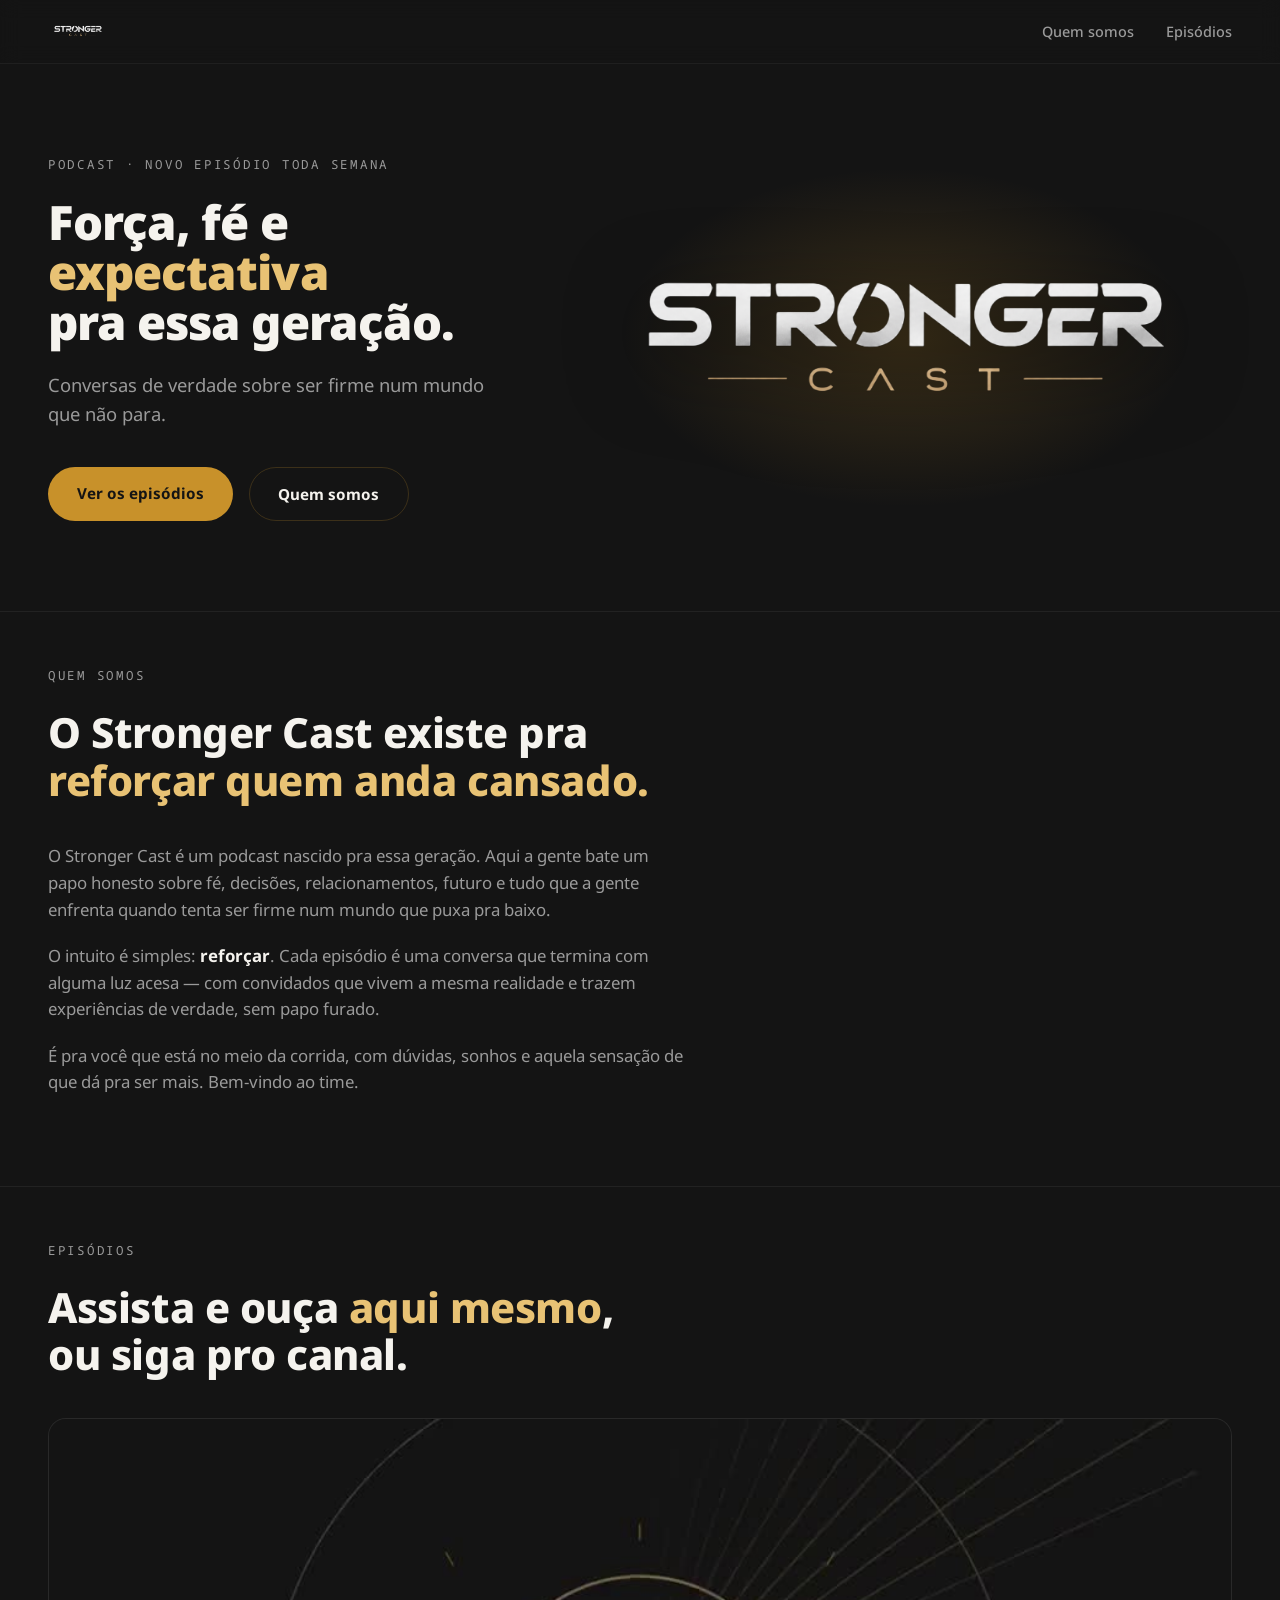
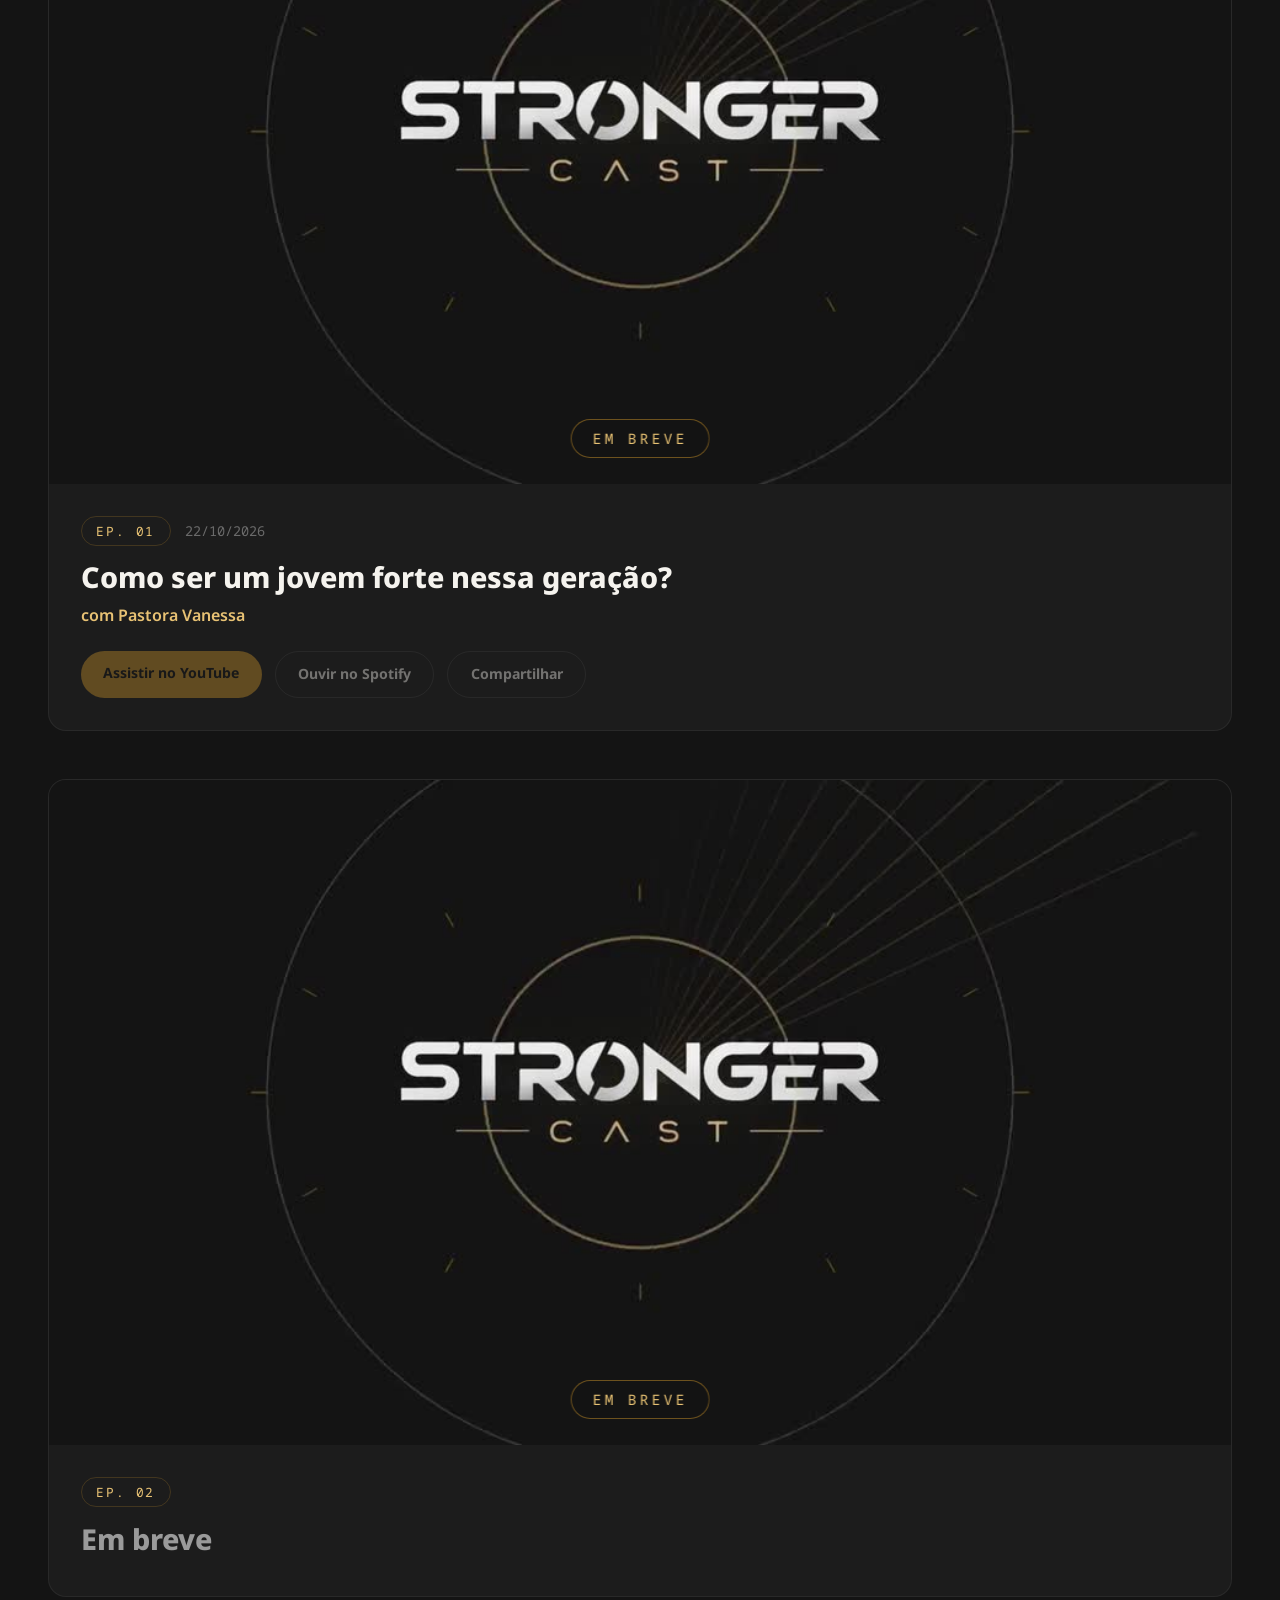
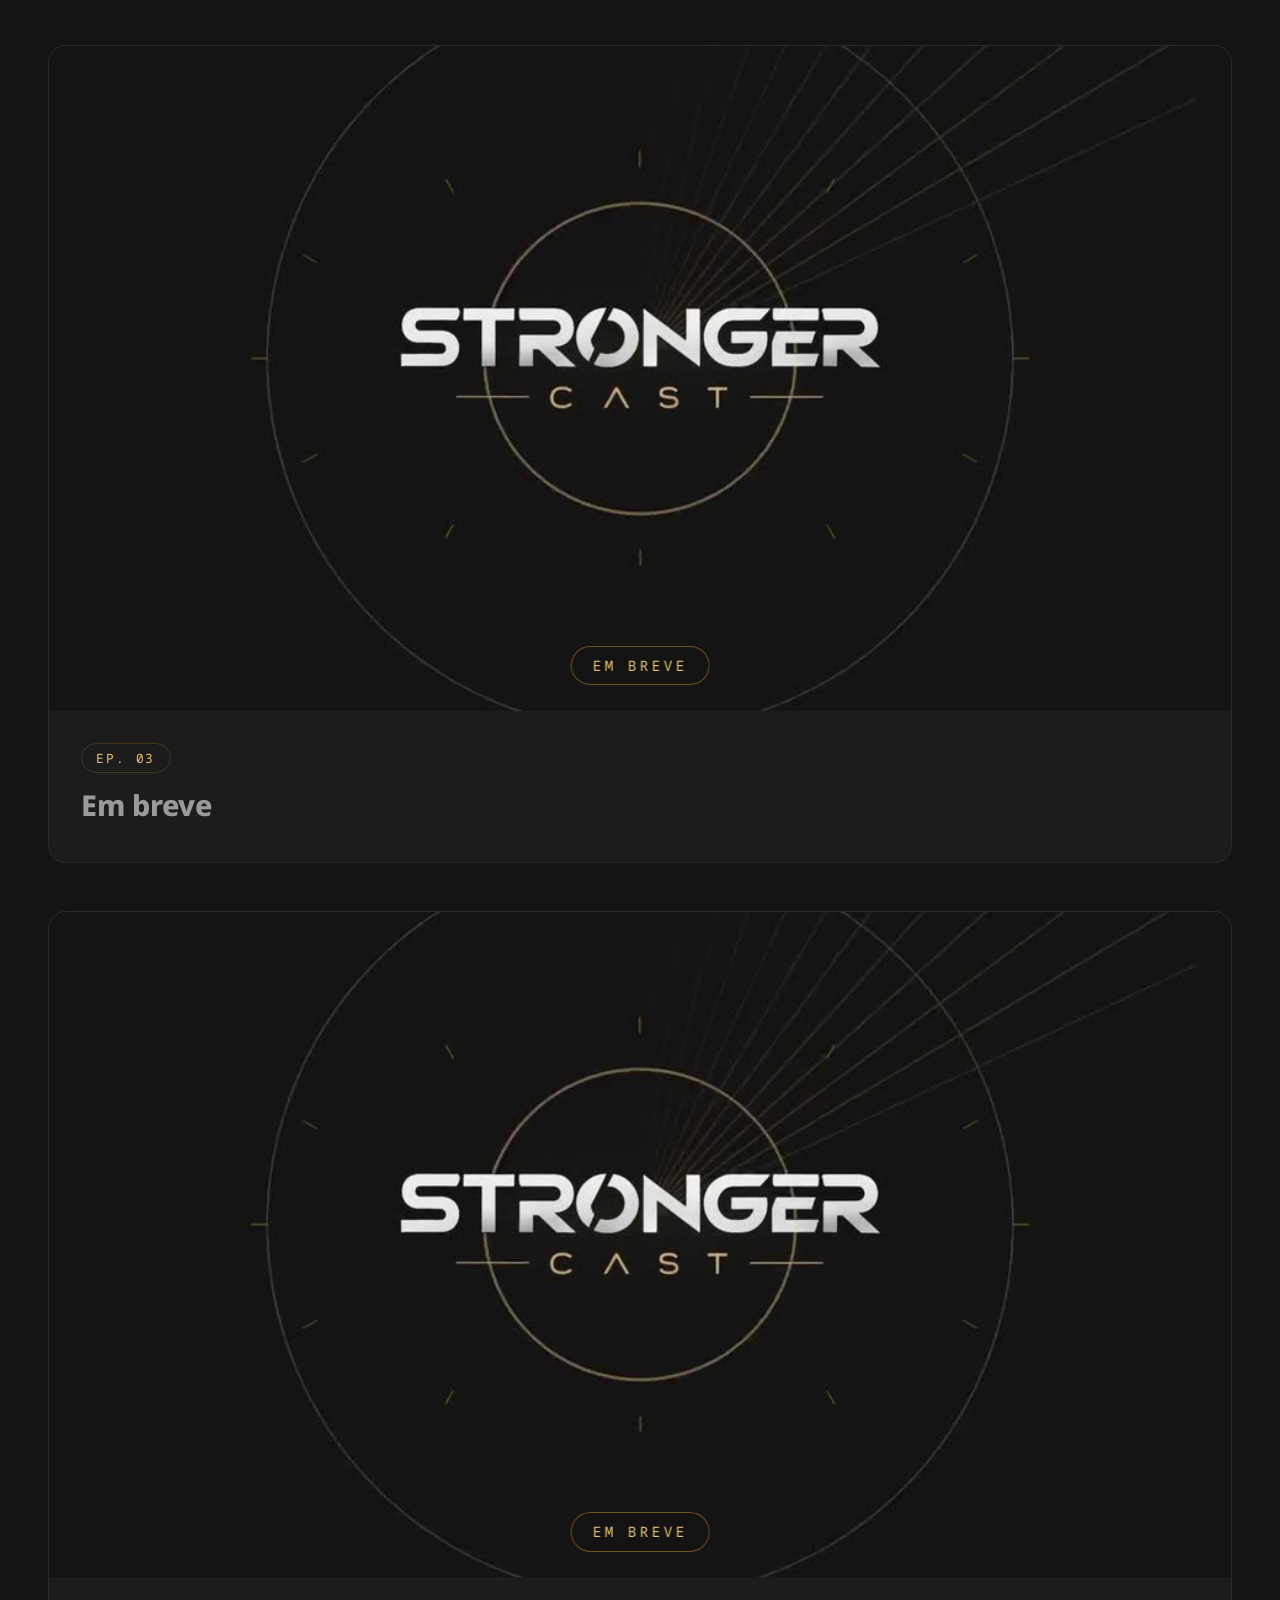
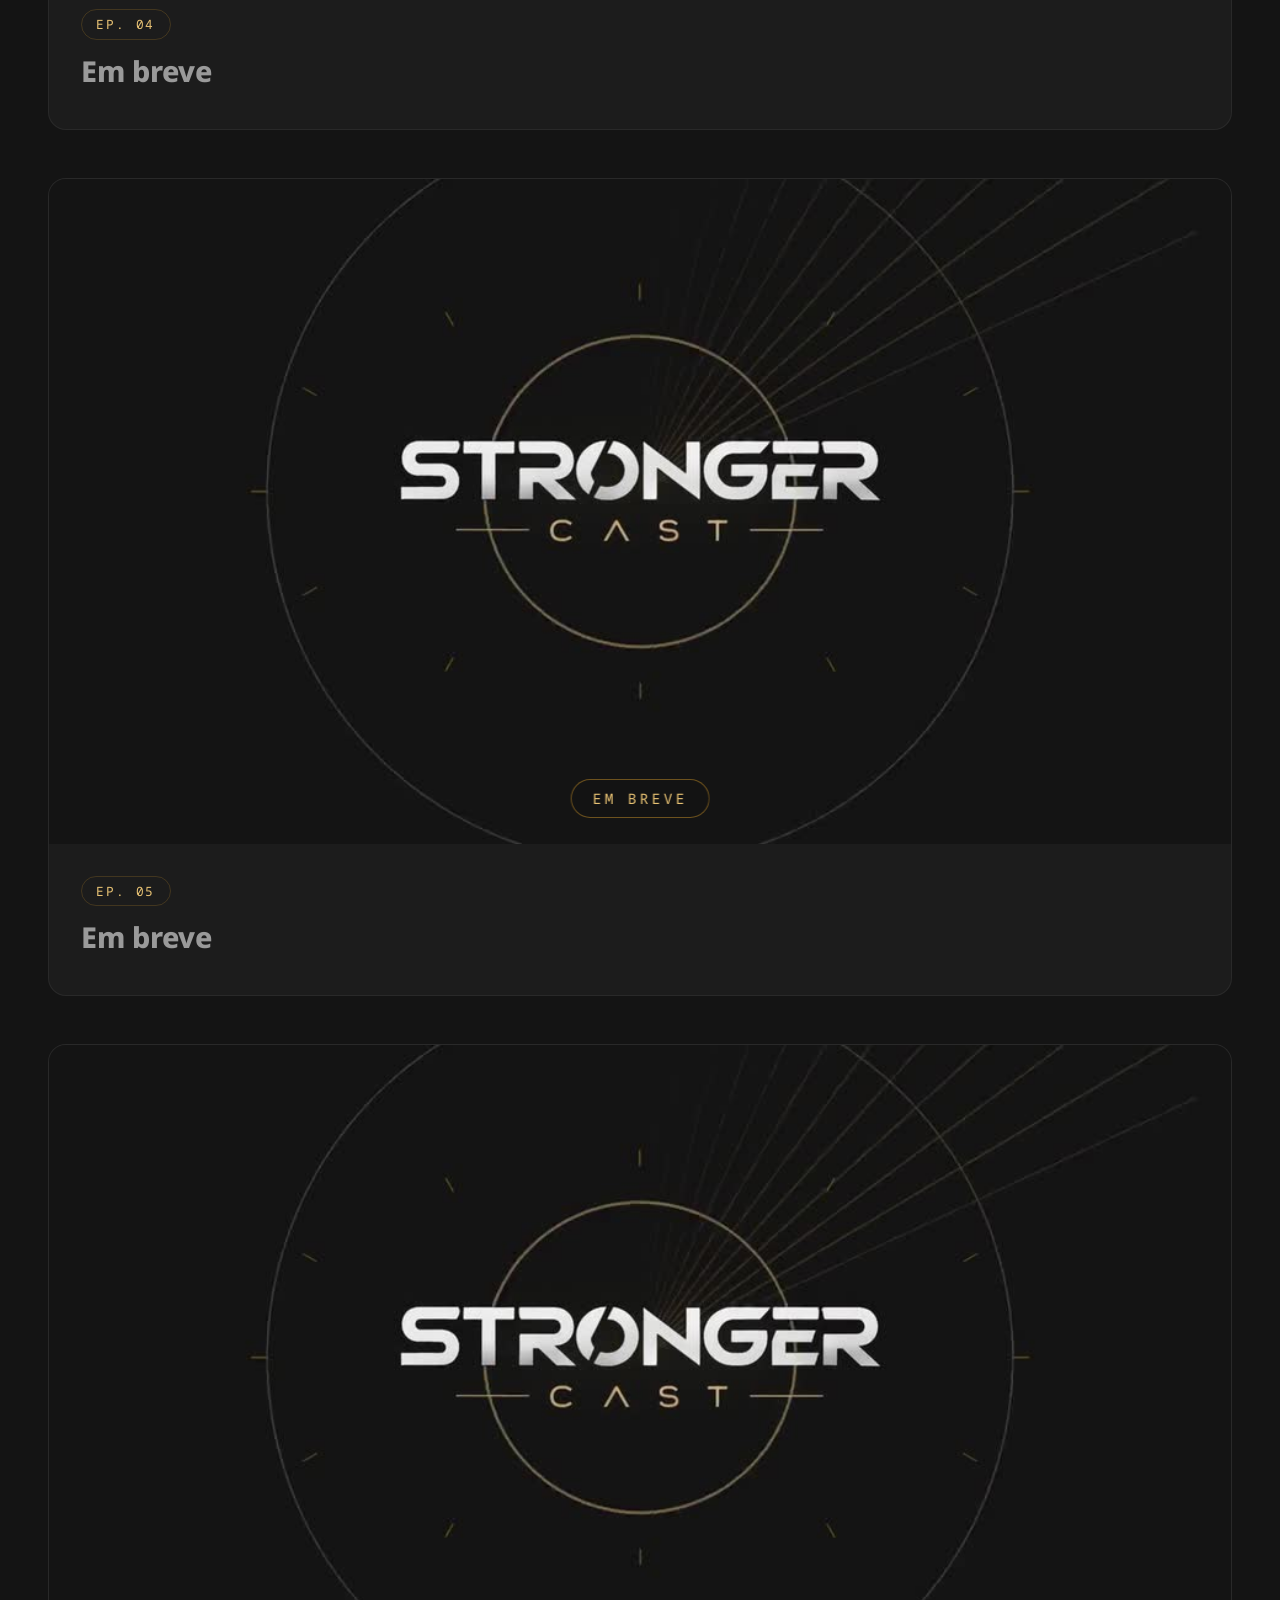
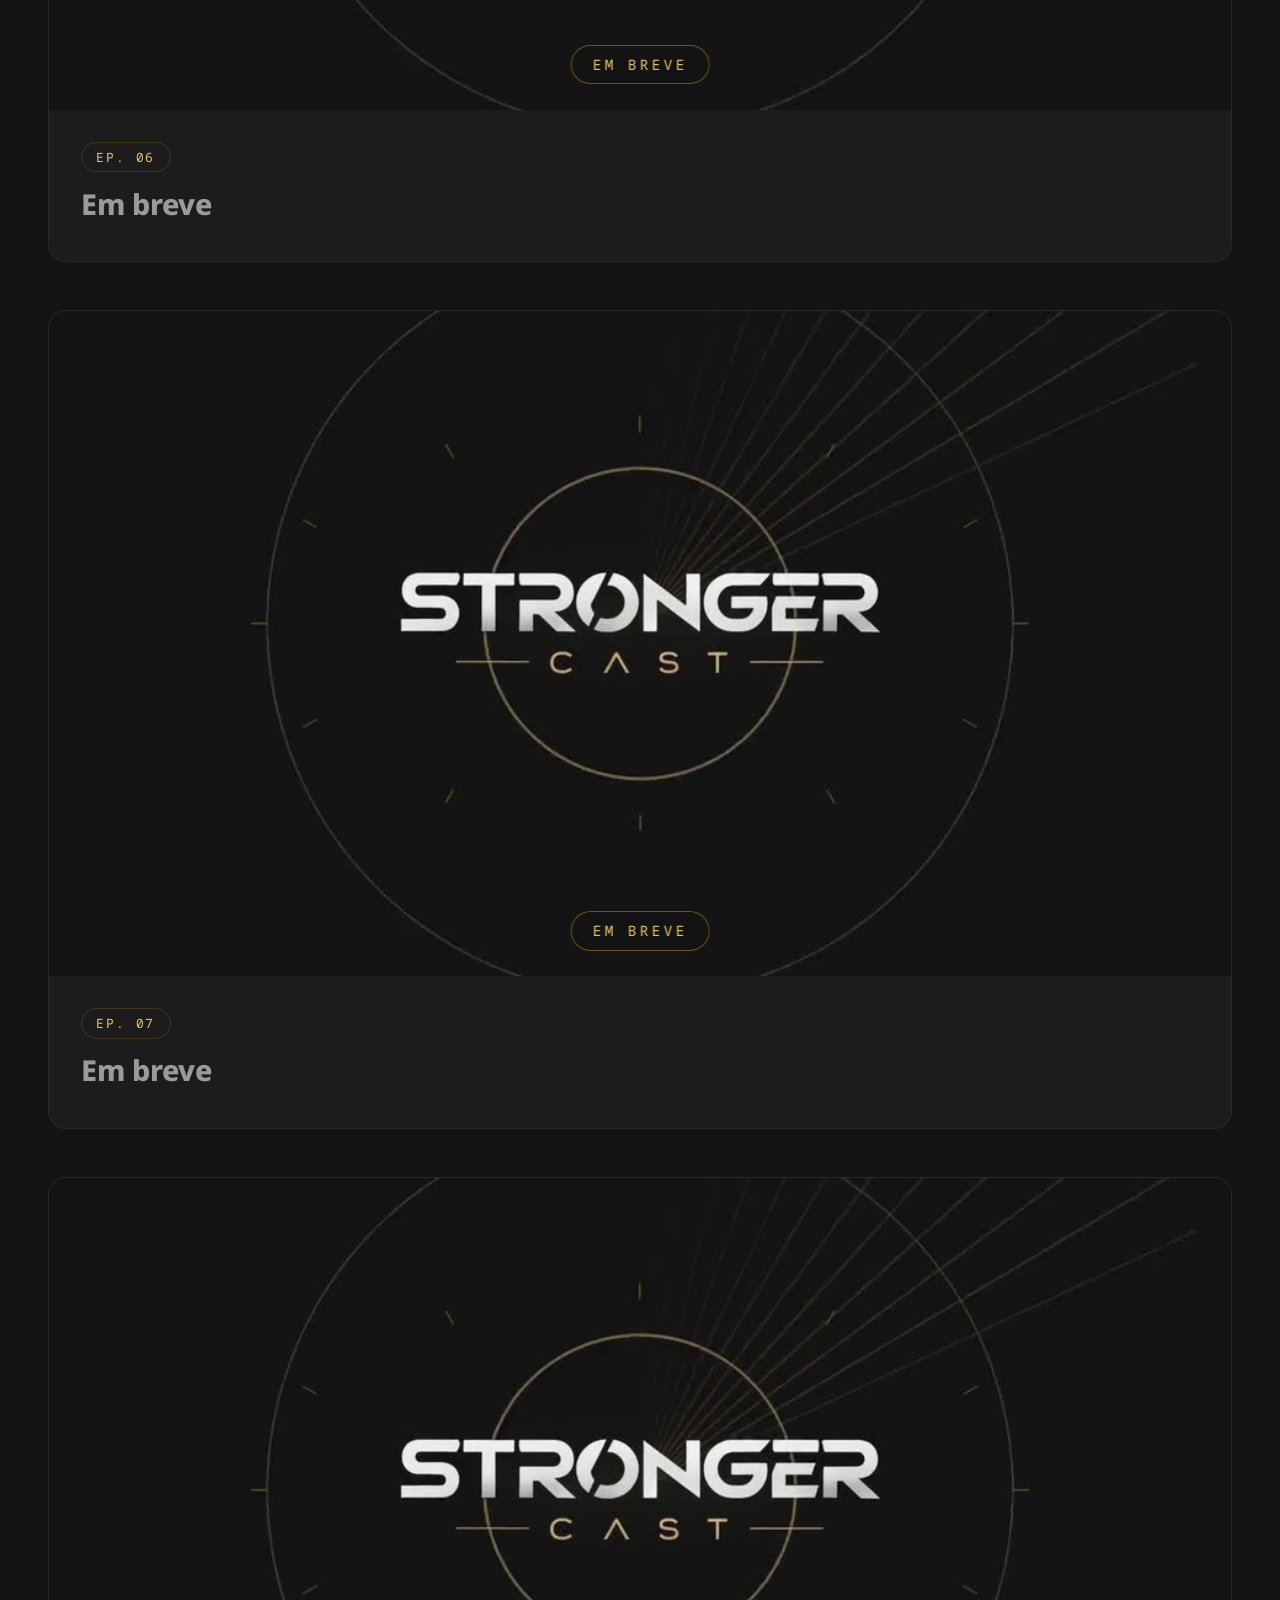
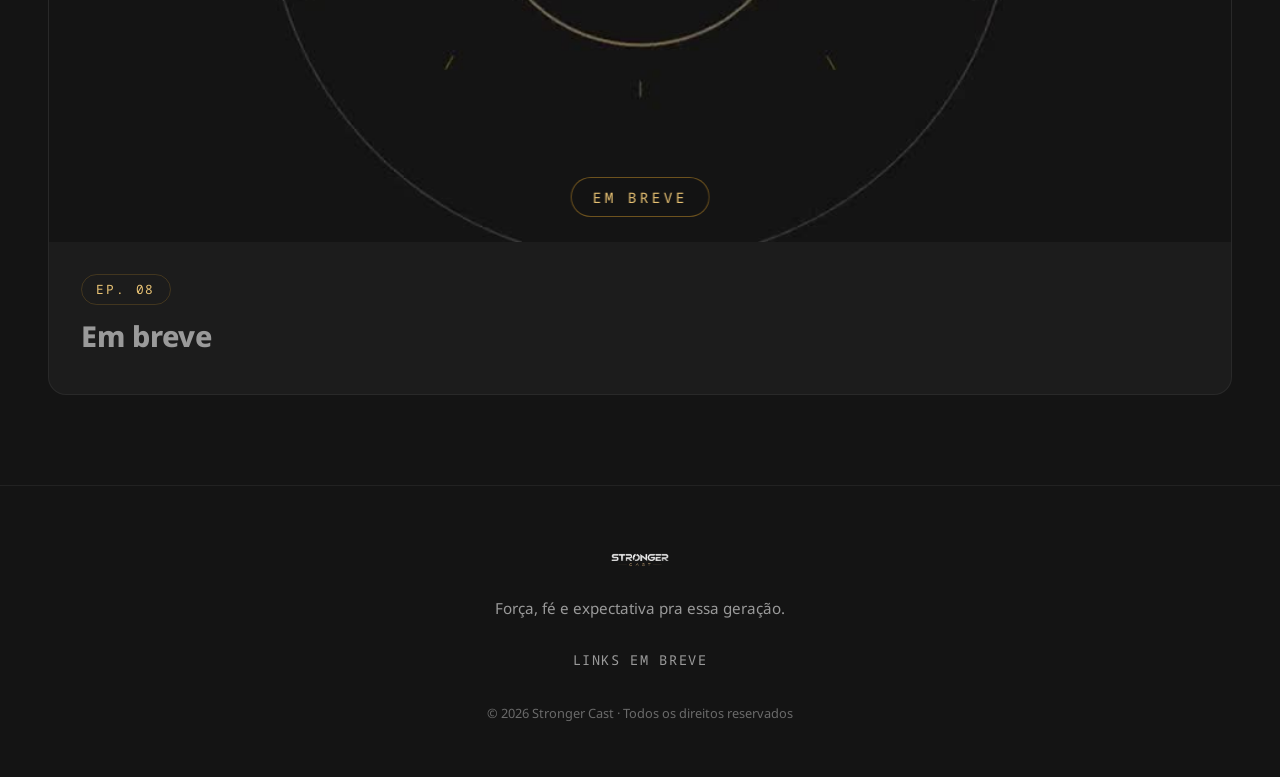
==== index.html @ fabadec3 "texto: grafia correta 'expectativa' (era 'espectativa')" ====
<!DOCTYPE html>
<html lang="pt-BR">
<head>
  <meta charset="UTF-8" />
  <meta name="viewport" content="width=device-width, initial-scale=1.0" />
  <title>Stronger Cast — Podcast</title>
  <meta name="description" content="Stronger Cast: conversas de fé, fortaleza e expectativa pra essa geração. Assista e ouça os episódios aqui, no YouTube ou no Spotify." />

  <meta property="og:type" content="website" />
  <meta property="og:title" content="Stronger Cast — Podcast" />
  <meta property="og:description" content="Conversas de fé, fortaleza e expectativa pra essa geração." />
  <meta property="og:image" content="assets/logo.png" />
  <meta name="theme-color" content="#141414" />

  <link rel="preconnect" href="https://fonts.googleapis.com" />
  <link rel="preconnect" href="https://fonts.gstatic.com" crossorigin />
  <link href="https://fonts.googleapis.com/css2?family=Noto+Sans:wght@400;500;600;700;800;900&family=Noto+Sans+Mono:wght@400;500&display=swap" rel="stylesheet" />
  <link rel="icon" type="image/png" href="assets/logo.png" />
  <link rel="stylesheet" href="style.css" />
</head>
<body>
  <header class="topo">
    <a class="topo__marca" href="#topo">
      <img src="assets/logo.png" alt="Stronger Cast" />
    </a>
    <nav class="topo__nav">
      <a href="#quem-somos">Quem somos</a>
      <a href="#episodios">Episódios</a>
    </nav>
  </header>

  <main id="topo">
    <!-- HERO -->
    <section class="hero">
      <div class="hero__marca">
        <video
          class="hero__video"
          src="assets/hero-loop.mp4"
          poster="assets/logo.png"
          autoplay
          muted
          loop
          playsinline
          preload="auto"
          aria-label="Animação do logotipo Stronger Cast"
        ></video>
        <noscript>
          <img src="assets/logo.png" alt="Stronger Cast" />
        </noscript>
      </div>
      <div class="hero__texto">
        <p class="kicker">PODCAST · NOVO EPISÓDIO TODA SEMANA</p>
        <h1 class="hero__titulo">
          Força, fé e<br />
          <span class="destaque">expectativa</span><br />
          pra essa geração.
        </h1>
        <p class="hero__sub">
          Conversas de verdade sobre ser firme num mundo que não para.
        </p>
        <div class="hero__acoes">
          <a class="btn btn--ouro" href="#episodios">Ver os episódios</a>
          <a class="btn btn--linha" href="#quem-somos">Quem somos</a>
        </div>
      </div>
    </section>

    <!-- QUEM SOMOS -->
    <section id="quem-somos" class="quem">
      <p class="kicker">QUEM SOMOS</p>
      <h2 class="secao__titulo">
        O Stronger Cast existe pra<br />
        <span class="destaque">reforçar quem anda cansado.</span>
      </h2>
      <div class="quem__texto">
        <p>
          O Stronger Cast é um podcast nascido pra essa geração. Aqui a gente
          bate um papo honesto sobre fé, decisões, relacionamentos, futuro e
          tudo que a gente enfrenta quando tenta ser firme num mundo que puxa
          pra baixo.
        </p>
        <p>
          O intuito é simples: <strong>reforçar</strong>. Cada episódio é uma
          conversa que termina com alguma luz acesa — com convidados que vivem
          a mesma realidade e trazem experiências de verdade, sem papo furado.
        </p>
        <p>
          É pra você que está no meio da corrida, com dúvidas, sonhos e
          aquela sensação de que dá pra ser mais. Bem-vindo ao time.
        </p>
      </div>
    </section>

    <!-- EPISÓDIOS -->
    <section id="episodios" class="eps">
      <p class="kicker">EPISÓDIOS</p>
      <h2 class="secao__titulo">
        Assista e ouça <span class="destaque">aqui mesmo</span>,<br />
        ou siga pro canal.
      </h2>
      <div id="lista-eps" class="eps__lista">
        <!-- preenchido por app.js a partir de episodios.js -->
      </div>
    </section>
  </main>

  <footer class="rodape">
    <div class="rodape__marca">
      <img src="assets/logo.png" alt="Stronger Cast" />
      <p>Força, fé e expectativa pra essa geração.</p>
    </div>
    <nav class="rodape__links" id="rodape-links">
      <!-- preenchido por app.js -->
    </nav>
    <p class="rodape__nota">© <span id="ano"></span> Stronger Cast · Todos os direitos reservados</p>
  </footer>

  <script src="episodios.js"></script>
  <script src="app.js"></script>
</body>
</html>
---- style.css ----
/* ============================================================
   Stronger Cast — site
   Identidade: escuro #141414, ouro #c8912a/#e8c274, branco.
   Tipografia: Noto Sans (ampla) — igual aos estudos v2.
   ============================================================ */

:root {
  --preto: #141414;
  --preto-alt: #1c1c1c;
  --preto-card: #202020;
  --ouro: #c8912a;
  --ouro-claro: #e8c274;
  --branco: #f5f3ee;
  --cinza: #9a9a9a;
  --cinza-esc: #6a6a6a;
  --linha: rgba(200, 145, 42, 0.22);
  --max: 1440px;
}

* { margin: 0; padding: 0; box-sizing: border-box; }

html { scroll-behavior: smooth; }

body {
  font-family: "Noto Sans", system-ui, sans-serif;
  background: var(--preto);
  color: var(--branco);
  line-height: 1.6;
  -webkit-font-smoothing: antialiased;
}

img { max-width: 100%; display: block; }
a { color: inherit; text-decoration: none; }

/* ---------- utilitários ---------- */
.kicker {
  font-family: "Noto Sans Mono", monospace;
  font-size: 0.78rem;
  letter-spacing: 0.22em;
  text-transform: uppercase;
  color: var(--cinza);
  margin-bottom: 1.4rem;
}

.destaque { color: var(--ouro-claro); }

.secao__titulo {
  font-size: clamp(1.7rem, 4vw, 2.6rem);
  font-weight: 800;
  line-height: 1.15;
  letter-spacing: -0.01em;
  margin-bottom: 2.4rem;
}

/* ---------- topo ---------- */
.topo {
  position: sticky;
  top: 0;
  z-index: 50;
  display: flex;
  align-items: center;
  justify-content: space-between;
  padding: 0.9rem clamp(1.2rem, 4vw, 3rem);
  background: rgba(20, 20, 20, 0.85);
  backdrop-filter: blur(10px);
  border-bottom: 1px solid rgba(255, 255, 255, 0.05);
}
.topo__marca img { height: 34px; width: auto; }
.topo__nav { display: flex; gap: 2rem; }
.topo__nav a {
  font-size: 0.9rem;
  font-weight: 500;
  color: var(--cinza);
  transition: color 0.2s;
}
.topo__nav a:hover { color: var(--ouro-claro); }

/* ---------- hero ---------- */
.hero {
  max-width: var(--max);
  margin: 0 auto;
  padding: clamp(3.5rem, 10vh, 7rem) clamp(1.2rem, 4vw, 3rem) clamp(4rem, 10vh, 7rem);
  display: grid;
  grid-template-columns: minmax(0, 1fr) minmax(0, 1.4fr);
  gap: clamp(2rem, 5vw, 4.5rem);
  align-items: center;
}
.hero__marca {
  position: relative;
  order: 2; /* logo à direita no desktop */
}
.hero__marca::before {
  /* halo de ouro suave atrás da logo */
  content: "";
  position: absolute;
  inset: -14% -10%;
  background: radial-gradient(closest-side, rgba(200, 145, 42, 0.22), transparent 72%);
  z-index: 0;
}
.hero__marca img,
.hero__video {
  position: relative;
  z-index: 1;
  display: block;
  width: 100%;
  height: auto;
  border-radius: 8px;
  filter: drop-shadow(0 18px 40px rgba(0, 0, 0, 0.55));
}
.hero__titulo {
  font-size: clamp(1.9rem, 3.7vw, 3rem);
  font-weight: 900;
  line-height: 1.06;
  letter-spacing: -0.02em;
  margin-bottom: 1.4rem;
}
.hero__sub {
  font-size: clamp(0.98rem, 1.8vw, 1.15rem);
  color: var(--cinza);
  max-width: 30rem;
  margin-bottom: 2.4rem;
}
.hero__acoes { display: flex; gap: 1rem; flex-wrap: wrap; }

.btn {
  display: inline-block;
  padding: 0.85rem 1.8rem;
  border-radius: 999px;
  font-weight: 700;
  font-size: 0.95rem;
  transition: transform 0.15s, background 0.2s, color 0.2s;
}
.btn:hover { transform: translateY(-2px); }
.btn--ouro { background: var(--ouro); color: var(--preto); }
.btn--ouro:hover { background: var(--ouro-claro); }
.btn--linha { border: 1.5px solid var(--linha); color: var(--branco); }
.btn--linha:hover { border-color: var(--ouro-claro); color: var(--ouro-claro); }

/* ---------- quem somos ---------- */
.quem {
  max-width: var(--max);
  margin: 0 auto;
  padding: clamp(2rem, 6vh, 4rem) clamp(1.2rem, 4vw, 3rem) clamp(4rem, 10vh, 7rem);
  border-top: 1px solid rgba(255, 255, 255, 0.06);
}
.quem__texto { max-width: 40rem; display: grid; gap: 1.2rem; }
.quem__texto p { color: var(--cinza); font-size: 1.05rem; }
.quem__texto strong { color: var(--branco); font-weight: 700; }

/* ---------- episódios ---------- */
.eps {
  max-width: var(--max);
  margin: 0 auto;
  padding: clamp(2rem, 6vh, 4rem) clamp(1.2rem, 4vw, 3rem) clamp(4rem, 10vh, 7rem);
  border-top: 1px solid rgba(255, 255, 255, 0.06);
}
.eps__lista { display: grid; gap: 3rem; }

.ep {
  background: var(--preto-alt);
  border: 1px solid rgba(255, 255, 255, 0.06);
  border-radius: 18px;
  overflow: hidden;
}
.ep__video { position: relative; width: 100%; aspect-ratio: 16 / 9; background: #000; }
.ep__video iframe { position: absolute; inset: 0; width: 100%; height: 100%; border: 0; }
.ep__video--vazio { background: var(--preto-card); }
.ep__video--vazio video {
  position: absolute;
  inset: 0;
  width: 100%;
  height: 100%;
  object-fit: cover;
  display: block;
}
.ep__video--vazio .ep__em-breve {
  position: absolute;
  left: 50%;
  bottom: clamp(0.8rem, 2.5vw, 1.6rem);
  transform: translateX(-50%);
  font-family: "Noto Sans Mono", monospace;
  letter-spacing: 0.2em;
  font-size: clamp(0.7rem, 1.5vw, 0.9rem);
  color: var(--ouro-claro);
  background: rgba(20, 20, 20, 0.72);
  border: 1.5px solid rgba(200, 145, 42, 0.5);
  border-radius: 999px;
  padding: 0.45rem 1.3rem;
  backdrop-filter: blur(4px);
}

.ep__corpo { padding: clamp(1.4rem, 3vw, 2rem); }
.ep__meta {
  display: flex;
  align-items: center;
  gap: 0.9rem;
  margin-bottom: 0.9rem;
}
.ep__num {
  font-family: "Noto Sans Mono", monospace;
  font-size: 0.8rem;
  letter-spacing: 0.14em;
  color: var(--ouro-claro);
  border: 1.5px solid var(--linha);
  border-radius: 999px;
  padding: 0.25rem 0.9rem;
}
.ep__data { font-size: 0.85rem; color: var(--cinza-esc); font-family: "Noto Sans Mono", monospace; }
.ep__titulo { font-size: clamp(1.3rem, 3vw, 1.8rem); font-weight: 800; line-height: 1.2; margin-bottom: 0.5rem; }
.ep__titulo--espera { color: var(--cinza); }
.ep__convidado { color: var(--ouro-claro); font-weight: 600; margin-bottom: 1.4rem; }

.ep__acoes { display: flex; gap: 0.8rem; flex-wrap: wrap; }
.ep__acoes .btn { padding: 0.7rem 1.4rem; font-size: 0.88rem; }
.btn--fantasma { border: 1.5px solid rgba(255, 255, 255, 0.14); color: var(--branco); }
.btn--fantasma:hover { border-color: var(--ouro-claro); color: var(--ouro-claro); }
.btn--off { opacity: 0.4; pointer-events: none; }

/* ---------- rodapé ---------- */
.rodape {
  border-top: 1px solid rgba(255, 255, 255, 0.06);
  padding: clamp(2.5rem, 6vh, 4rem) clamp(1.2rem, 4vw, 3rem);
  text-align: center;
}
.rodape__marca img { height: 40px; margin: 0 auto 1rem; width: auto; }
.rodape__marca p { color: var(--cinza); font-size: 0.95rem; margin-bottom: 1.8rem; }
.rodape__links { display: flex; gap: 1.6rem; justify-content: center; flex-wrap: wrap; margin-bottom: 2rem; }
.rodape__links a {
  font-family: "Noto Sans Mono", monospace;
  font-size: 0.85rem;
  letter-spacing: 0.12em;
  text-transform: uppercase;
  color: var(--cinza);
  transition: color 0.2s;
}
.rodape__links a:hover { color: var(--ouro-claro); }
.rodape__nota { font-size: 0.8rem; color: var(--cinza-esc); }

/* ---------- hero no celular (uma coluna, logo em cima) ---------- */
@media (max-width: 820px) {
  .hero {
    grid-template-columns: 1fr;
    text-align: left;
    padding-top: clamp(2.5rem, 7vh, 4rem);
  }
  .hero__marca { order: -1; }
  .hero__marca img,
  .hero__video { max-width: 720px; margin: 0 auto; }
  .hero__sub { max-width: none; }
}

/* ---------- telas pequenas ---------- */
@media (max-width: 560px) {
  .topo__nav { gap: 1.2rem; }
  .hero__acoes .btn { flex: 1; text-align: center; }
}
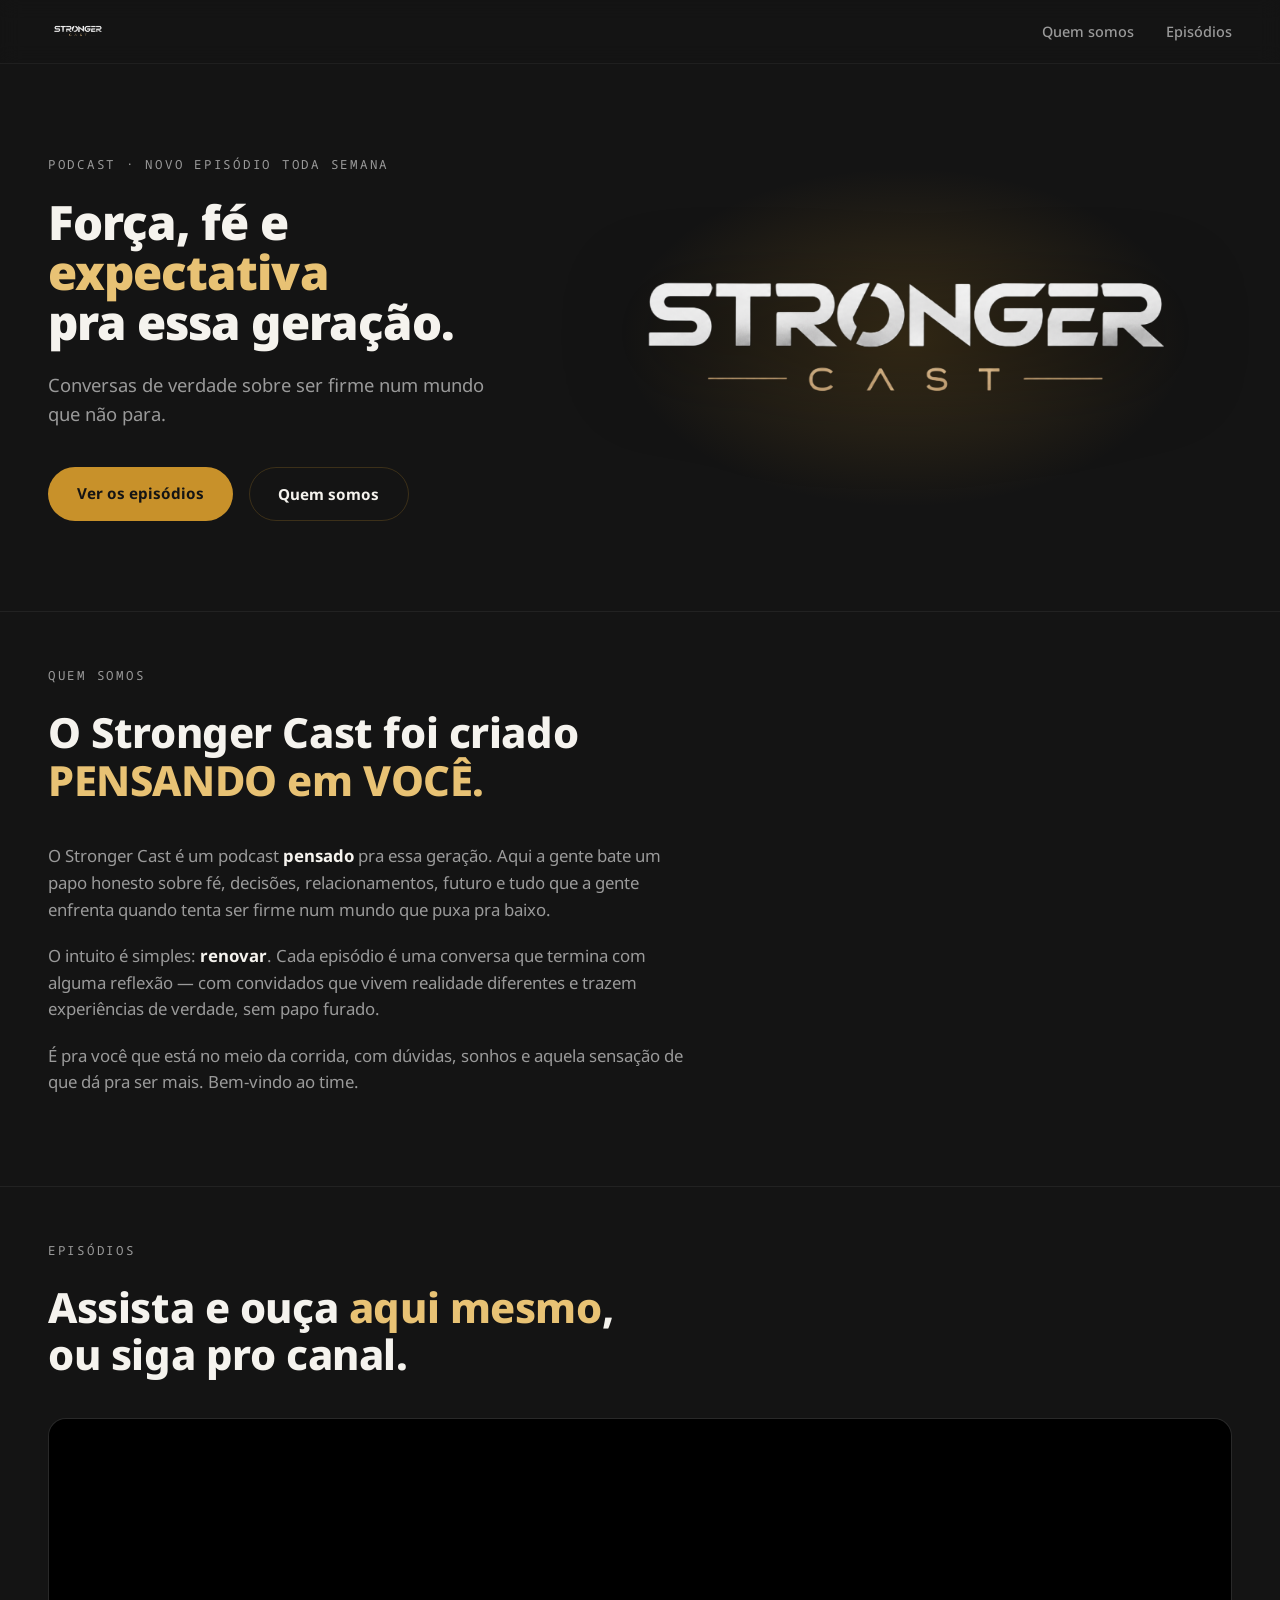
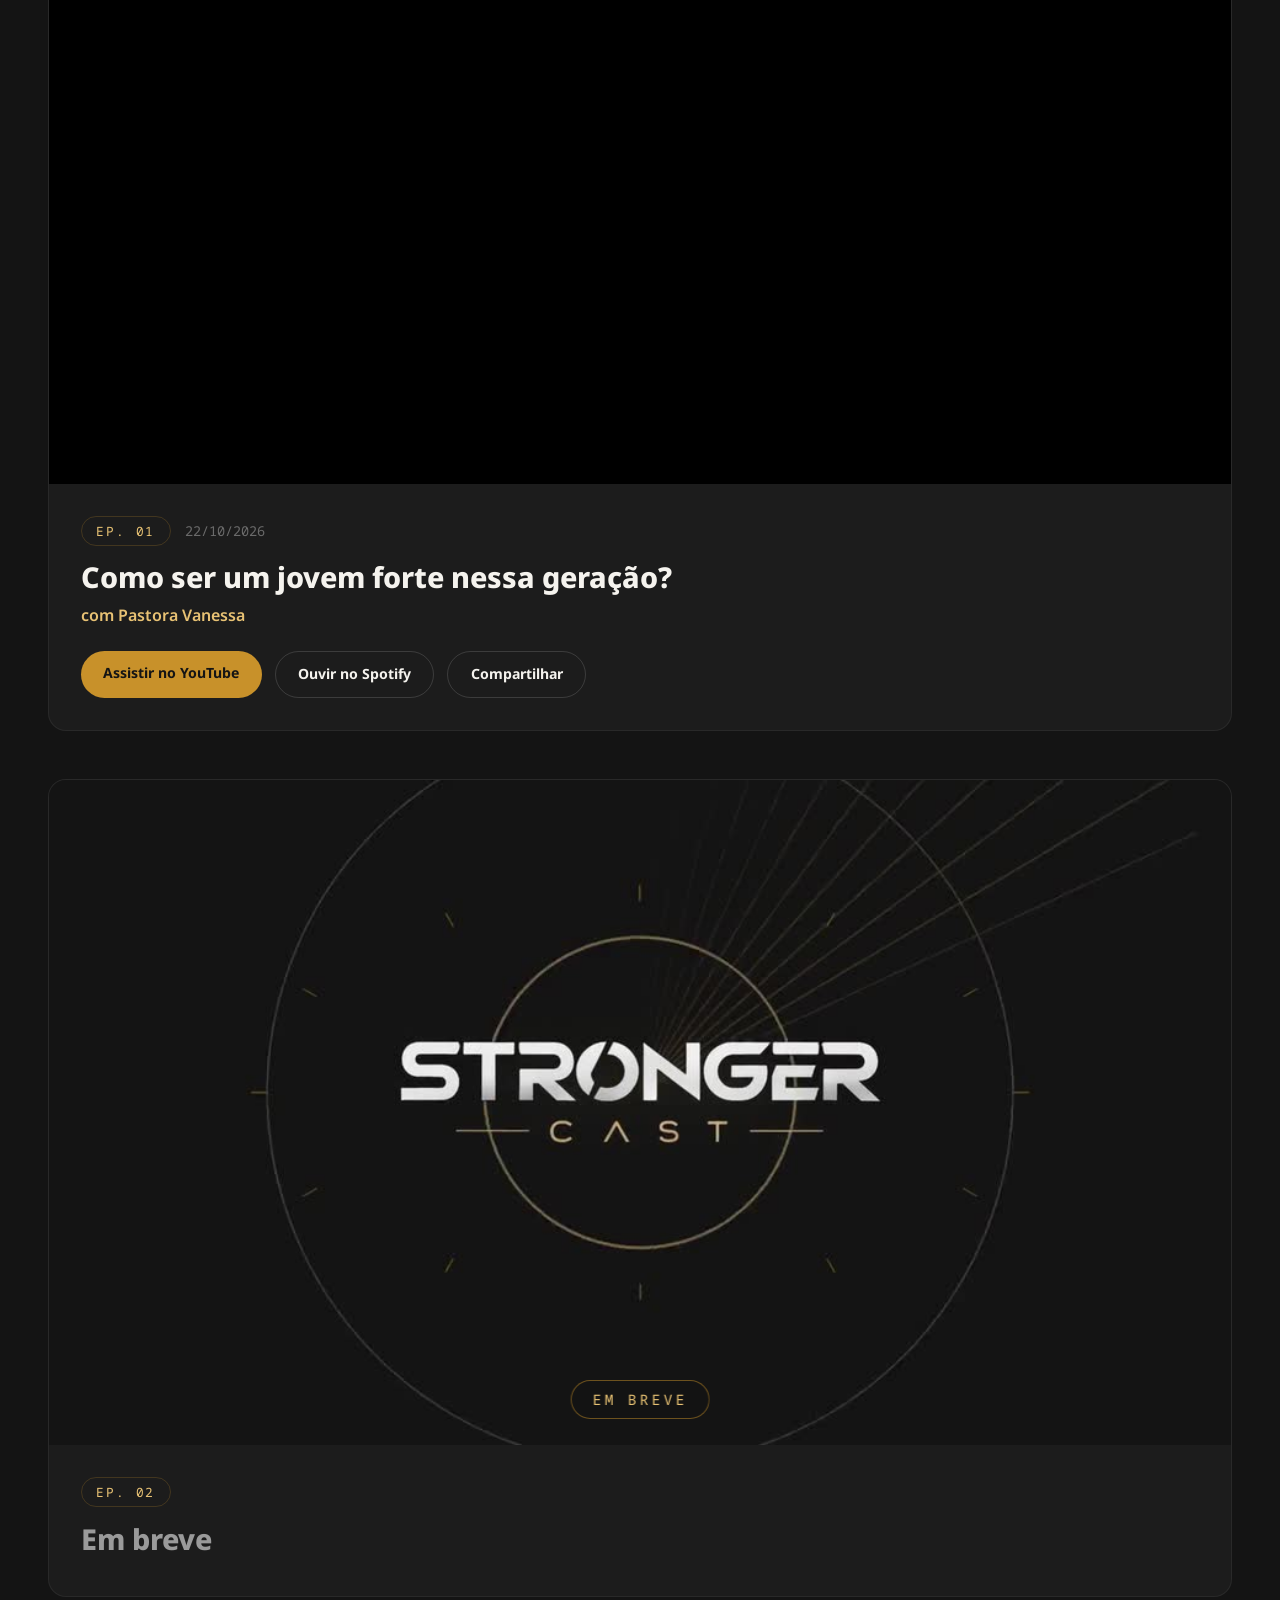
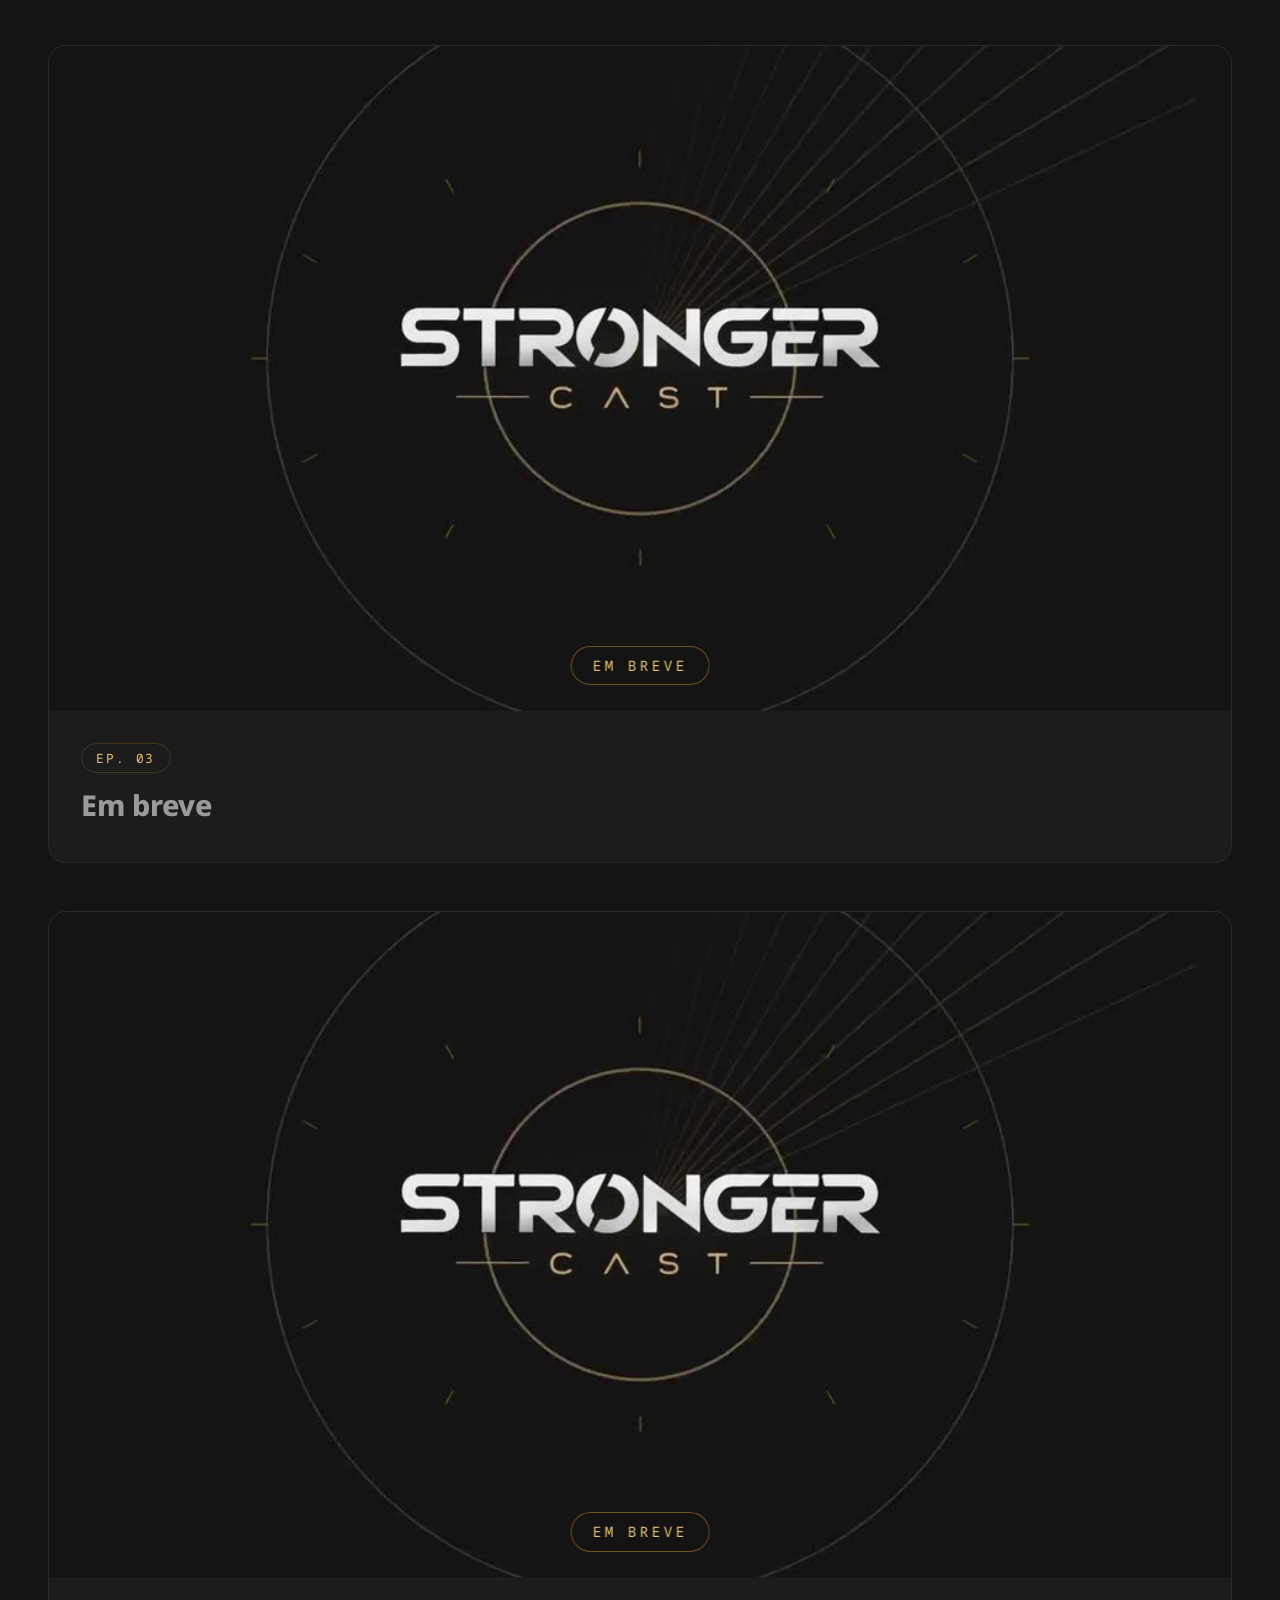
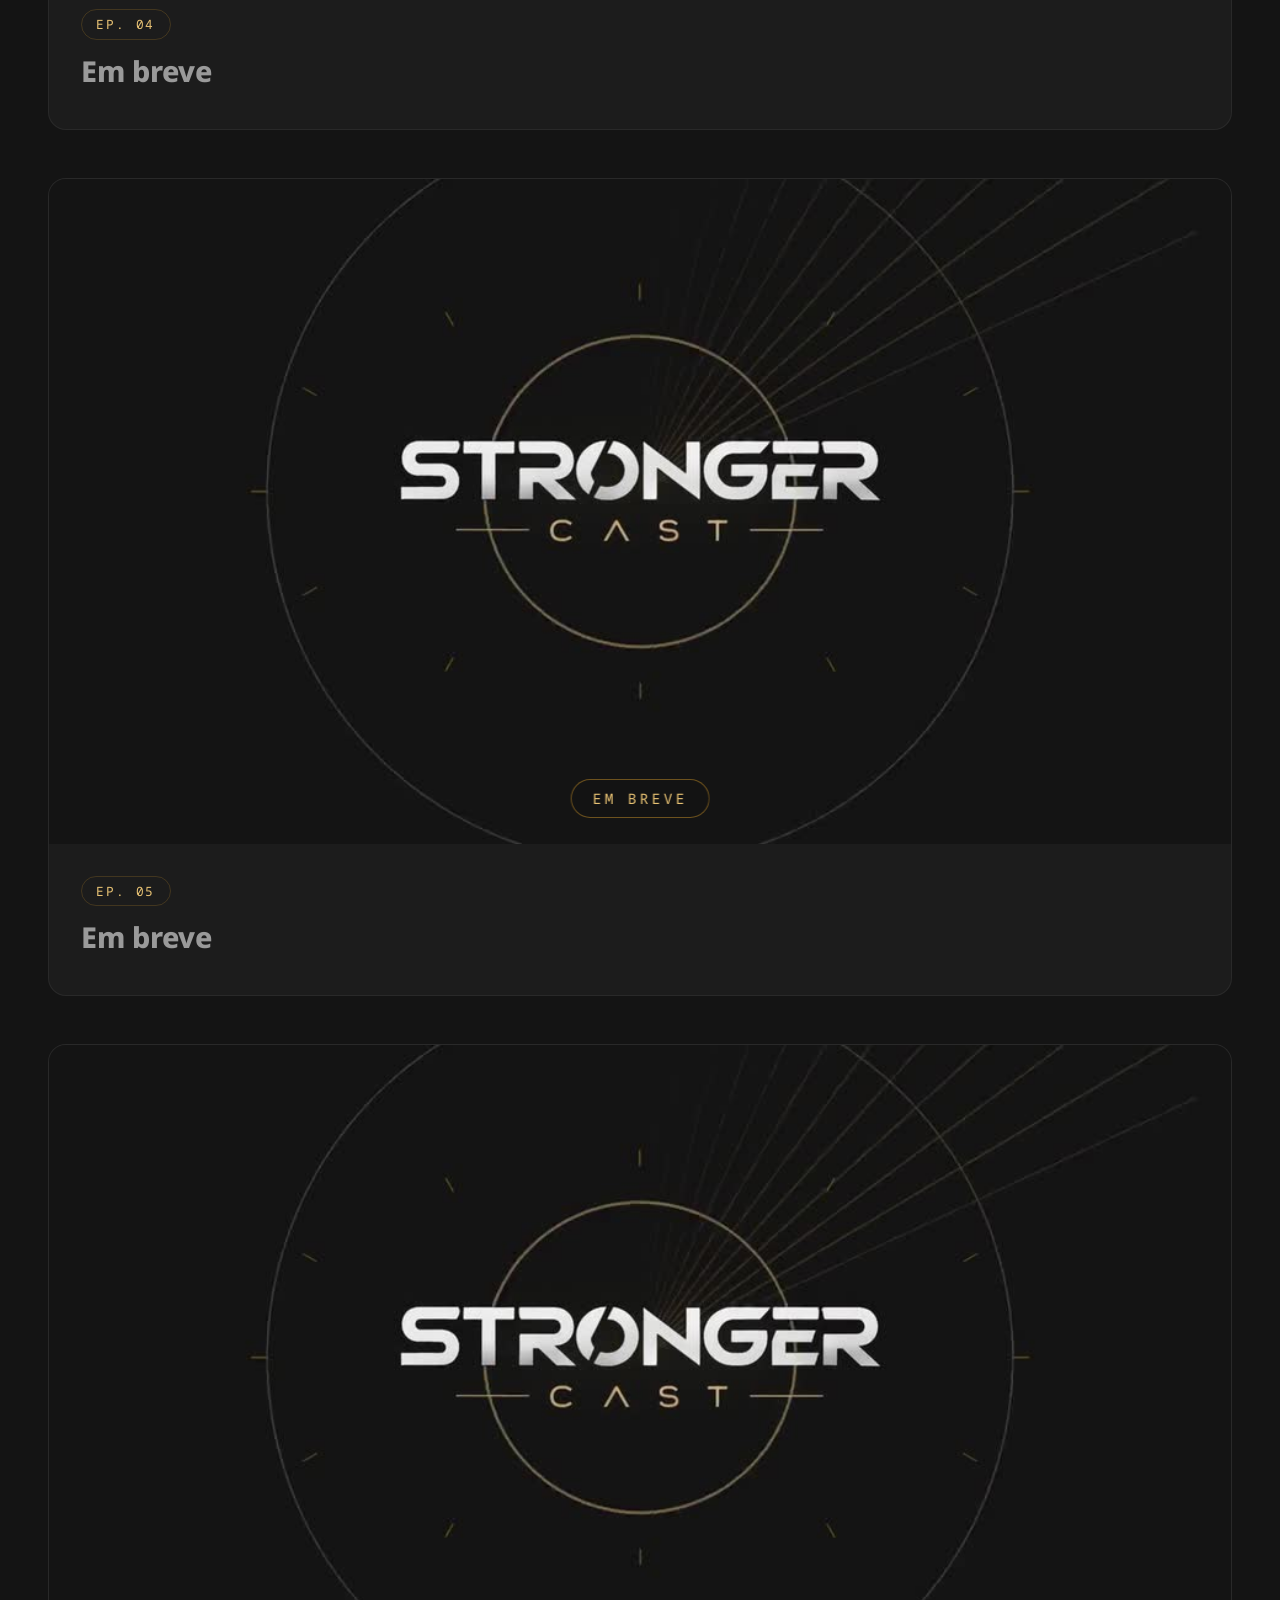
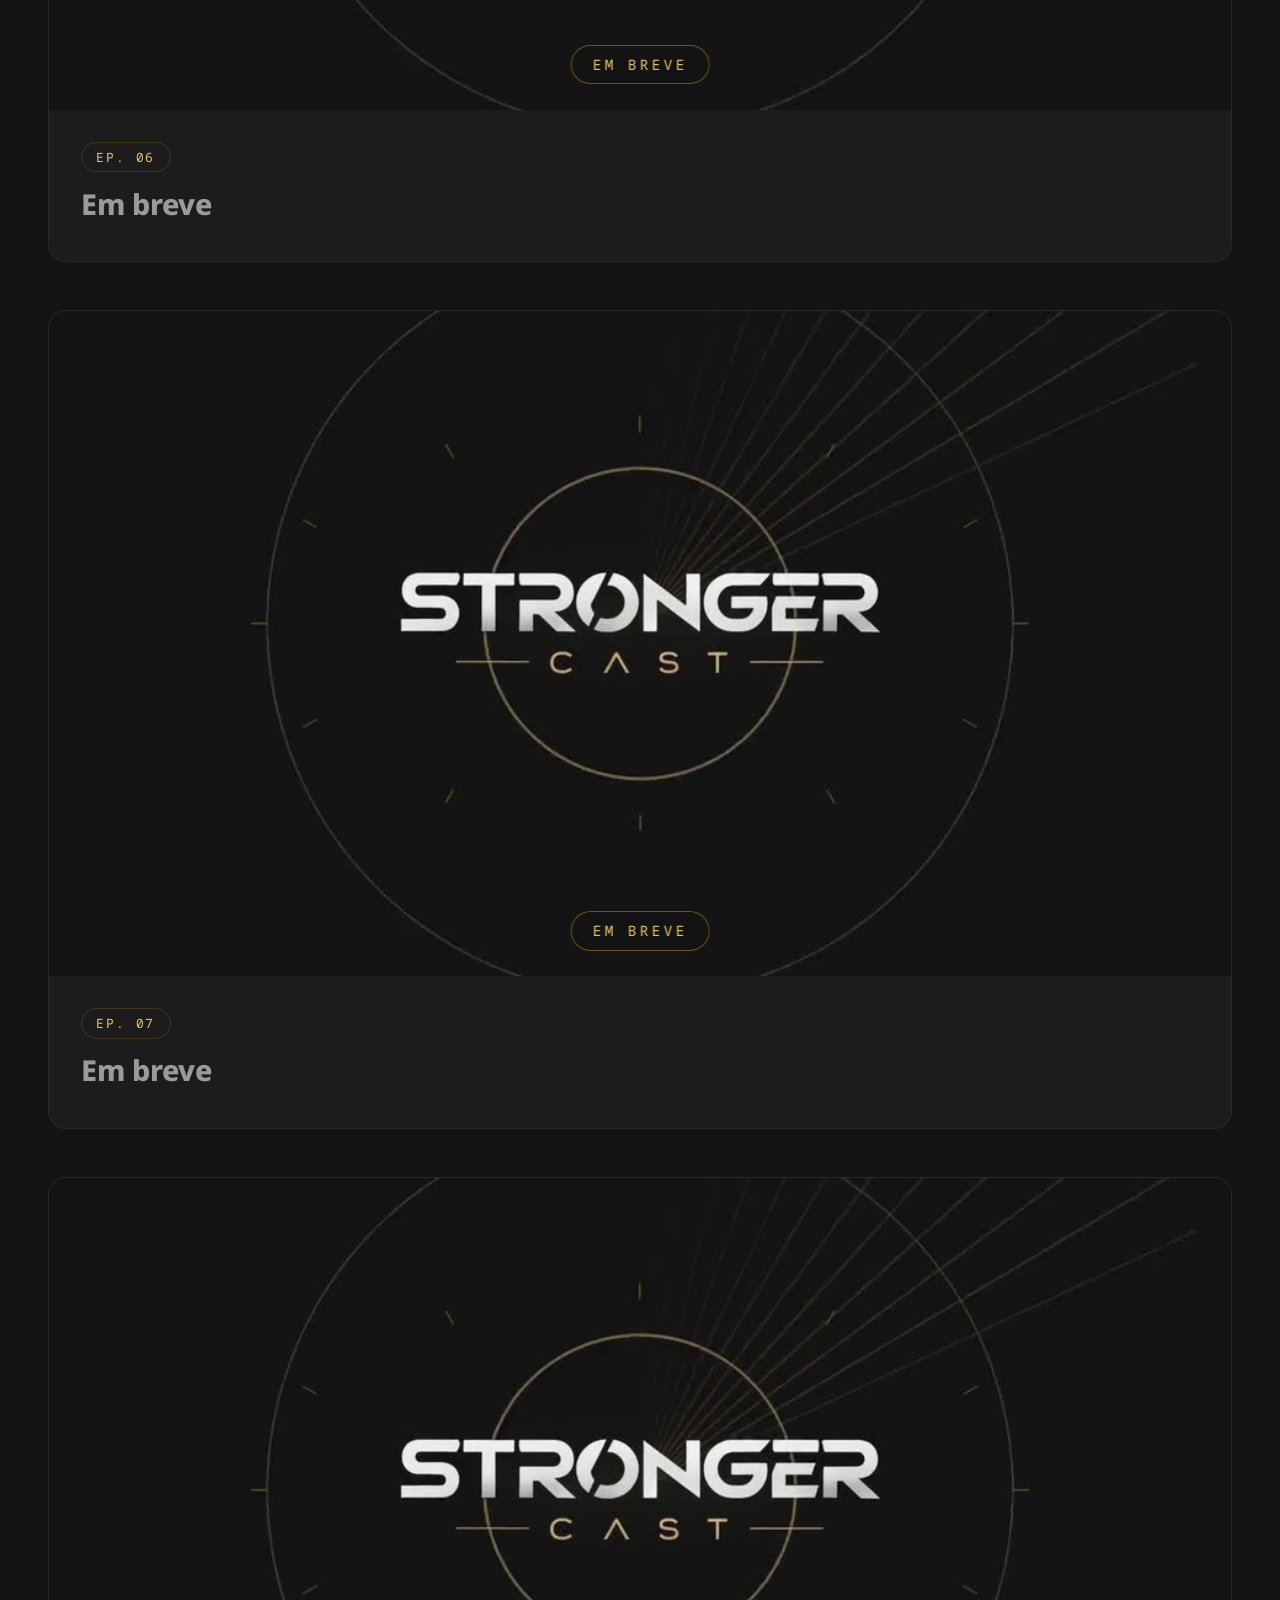
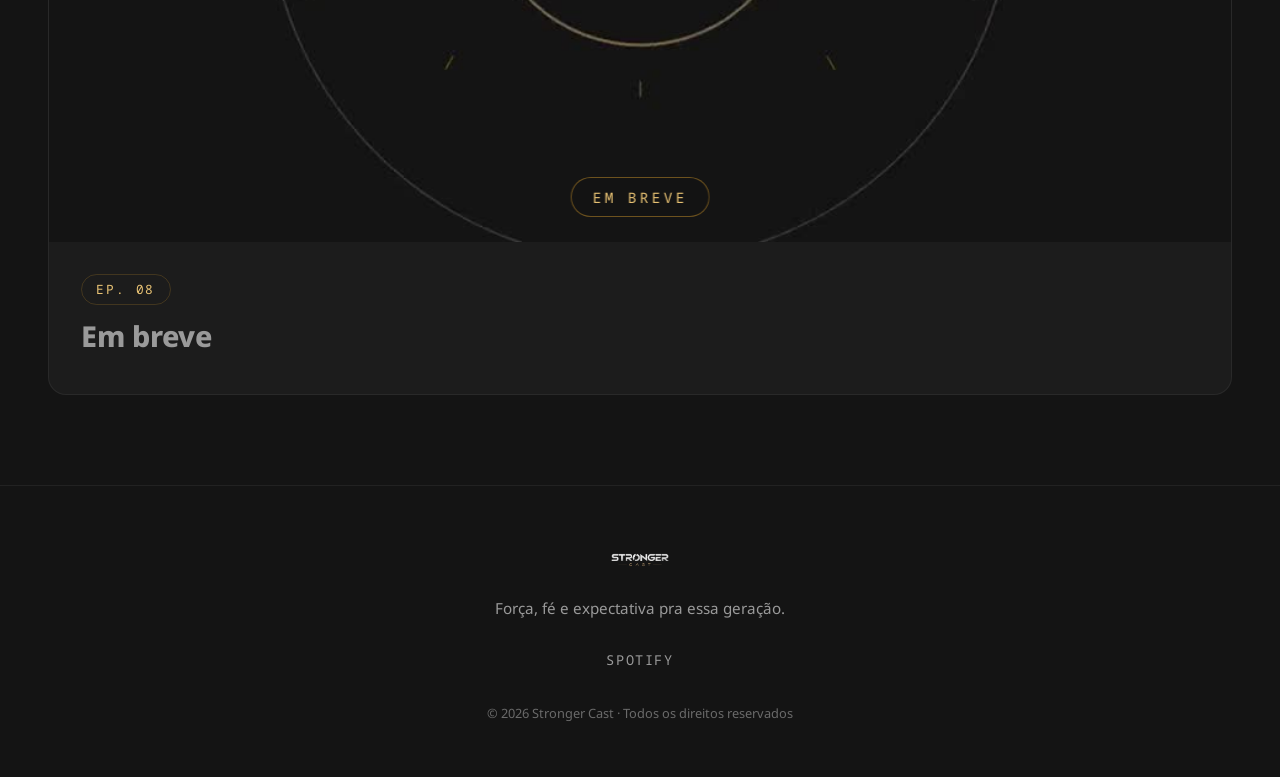
==== commit d8026a47: "quem somos: texto novo (editado pelo usuário)" ====
--- a/index.html
+++ b/index.html
@@ -69,20 +69,20 @@
     <section id="quem-somos" class="quem">
       <p class="kicker">QUEM SOMOS</p>
       <h2 class="secao__titulo">
-        O Stronger Cast existe pra<br />
-        <span class="destaque">reforçar quem anda cansado.</span>
+        O Stronger Cast foi criado <br />
+        <span class="destaque">PENSANDO em VOCÊ.</span>
       </h2>
       <div class="quem__texto">
         <p>
-          O Stronger Cast é um podcast nascido pra essa geração. Aqui a gente
+          O Stronger Cast é um podcast <strong>pensado</strong> pra essa geração. Aqui a gente
           bate um papo honesto sobre fé, decisões, relacionamentos, futuro e
           tudo que a gente enfrenta quando tenta ser firme num mundo que puxa
           pra baixo.
         </p>
         <p>
-          O intuito é simples: <strong>reforçar</strong>. Cada episódio é uma
-          conversa que termina com alguma luz acesa — com convidados que vivem
-          a mesma realidade e trazem experiências de verdade, sem papo furado.
+          O intuito é simples: <strong>renovar</strong>. Cada episódio é uma
+          conversa que termina com alguma reflexão — com convidados que vivem
+          realidade diferentes e trazem experiências de verdade, sem papo furado.
         </p>
         <p>
           É pra você que está no meio da corrida, com dúvidas, sonhos e
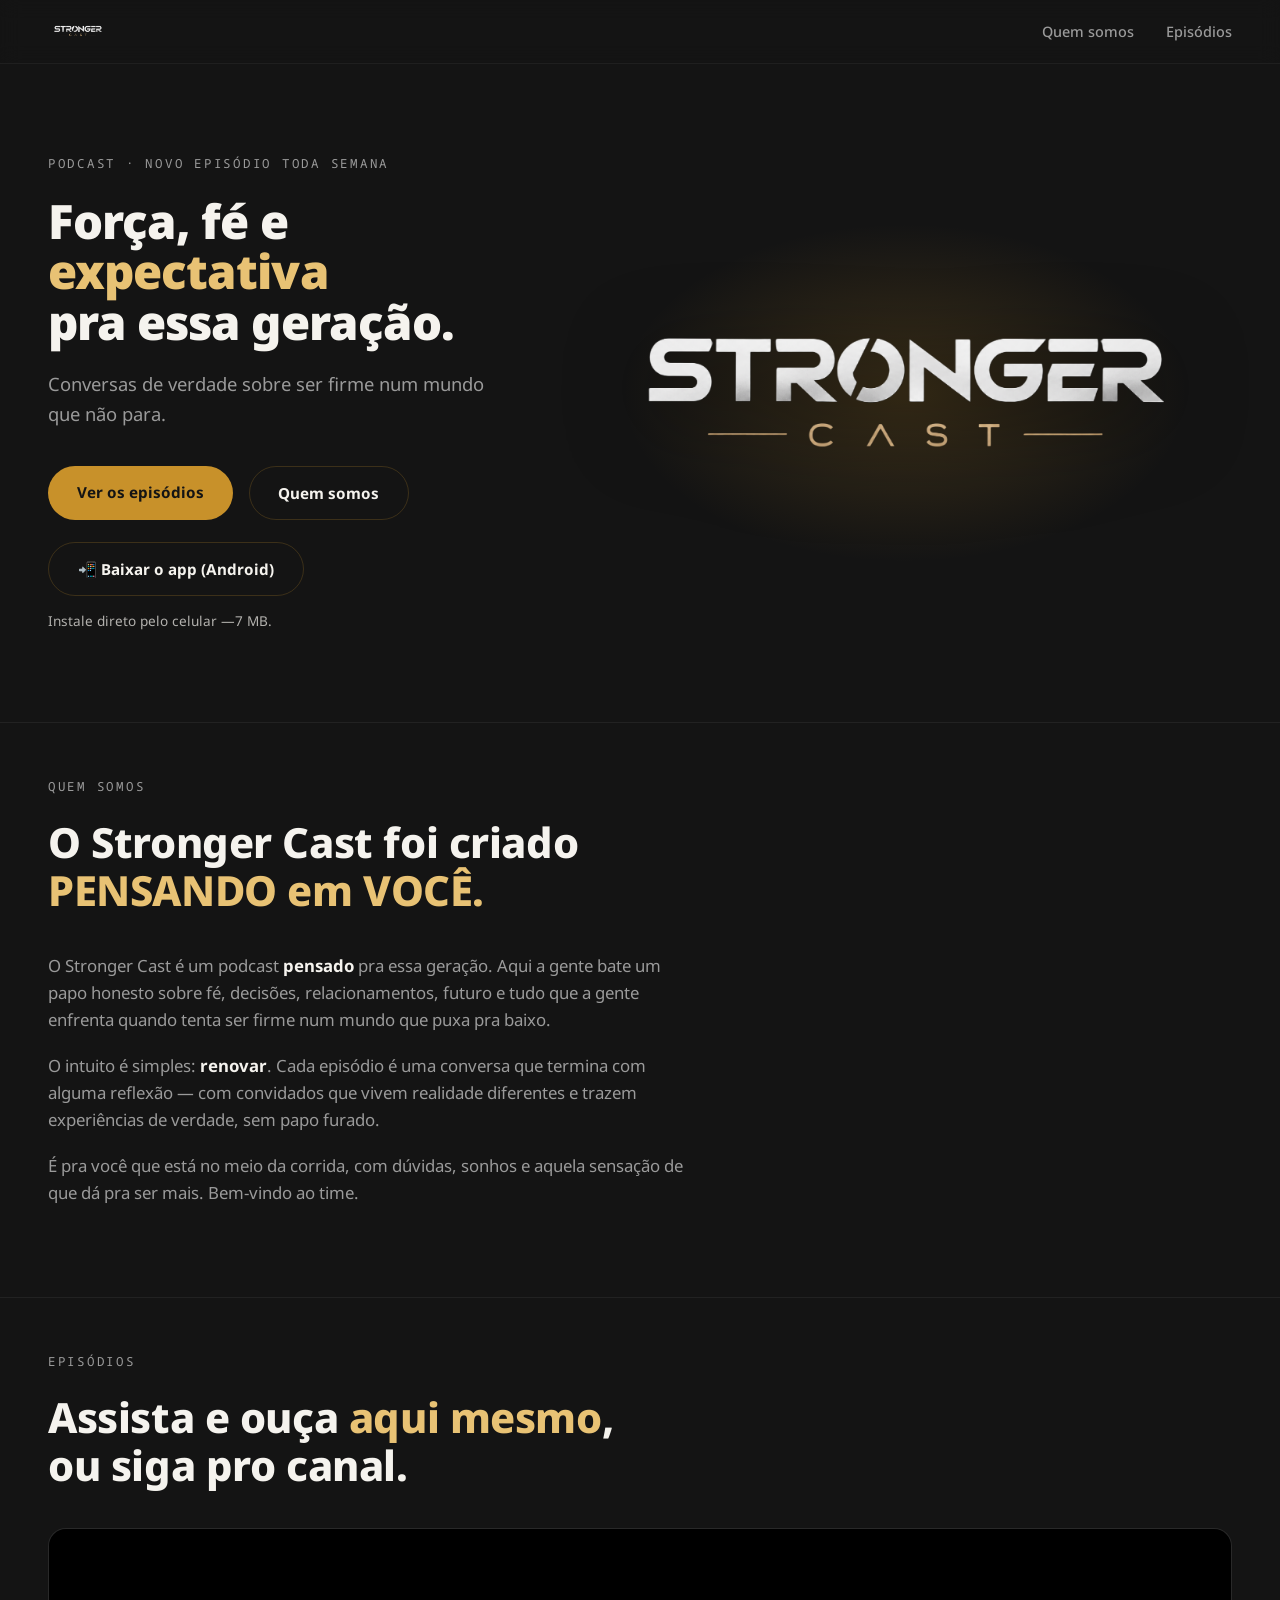
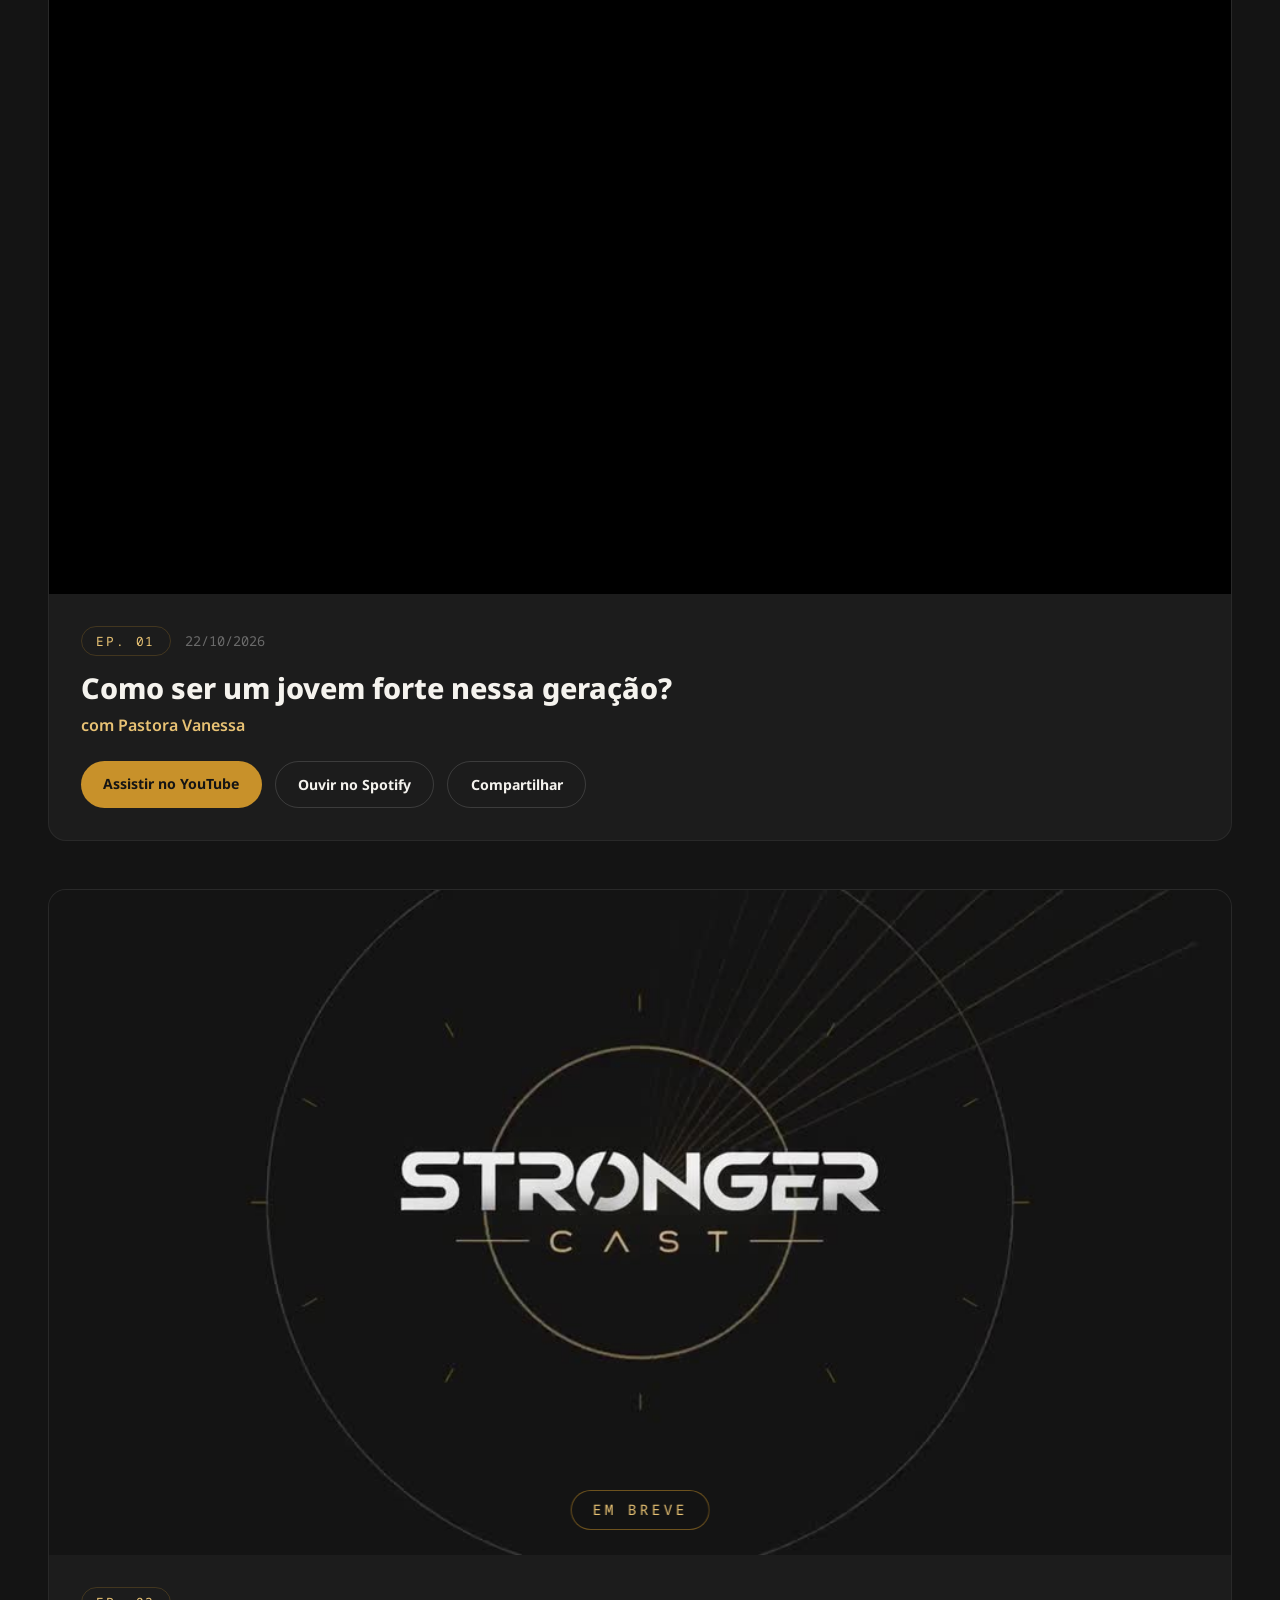
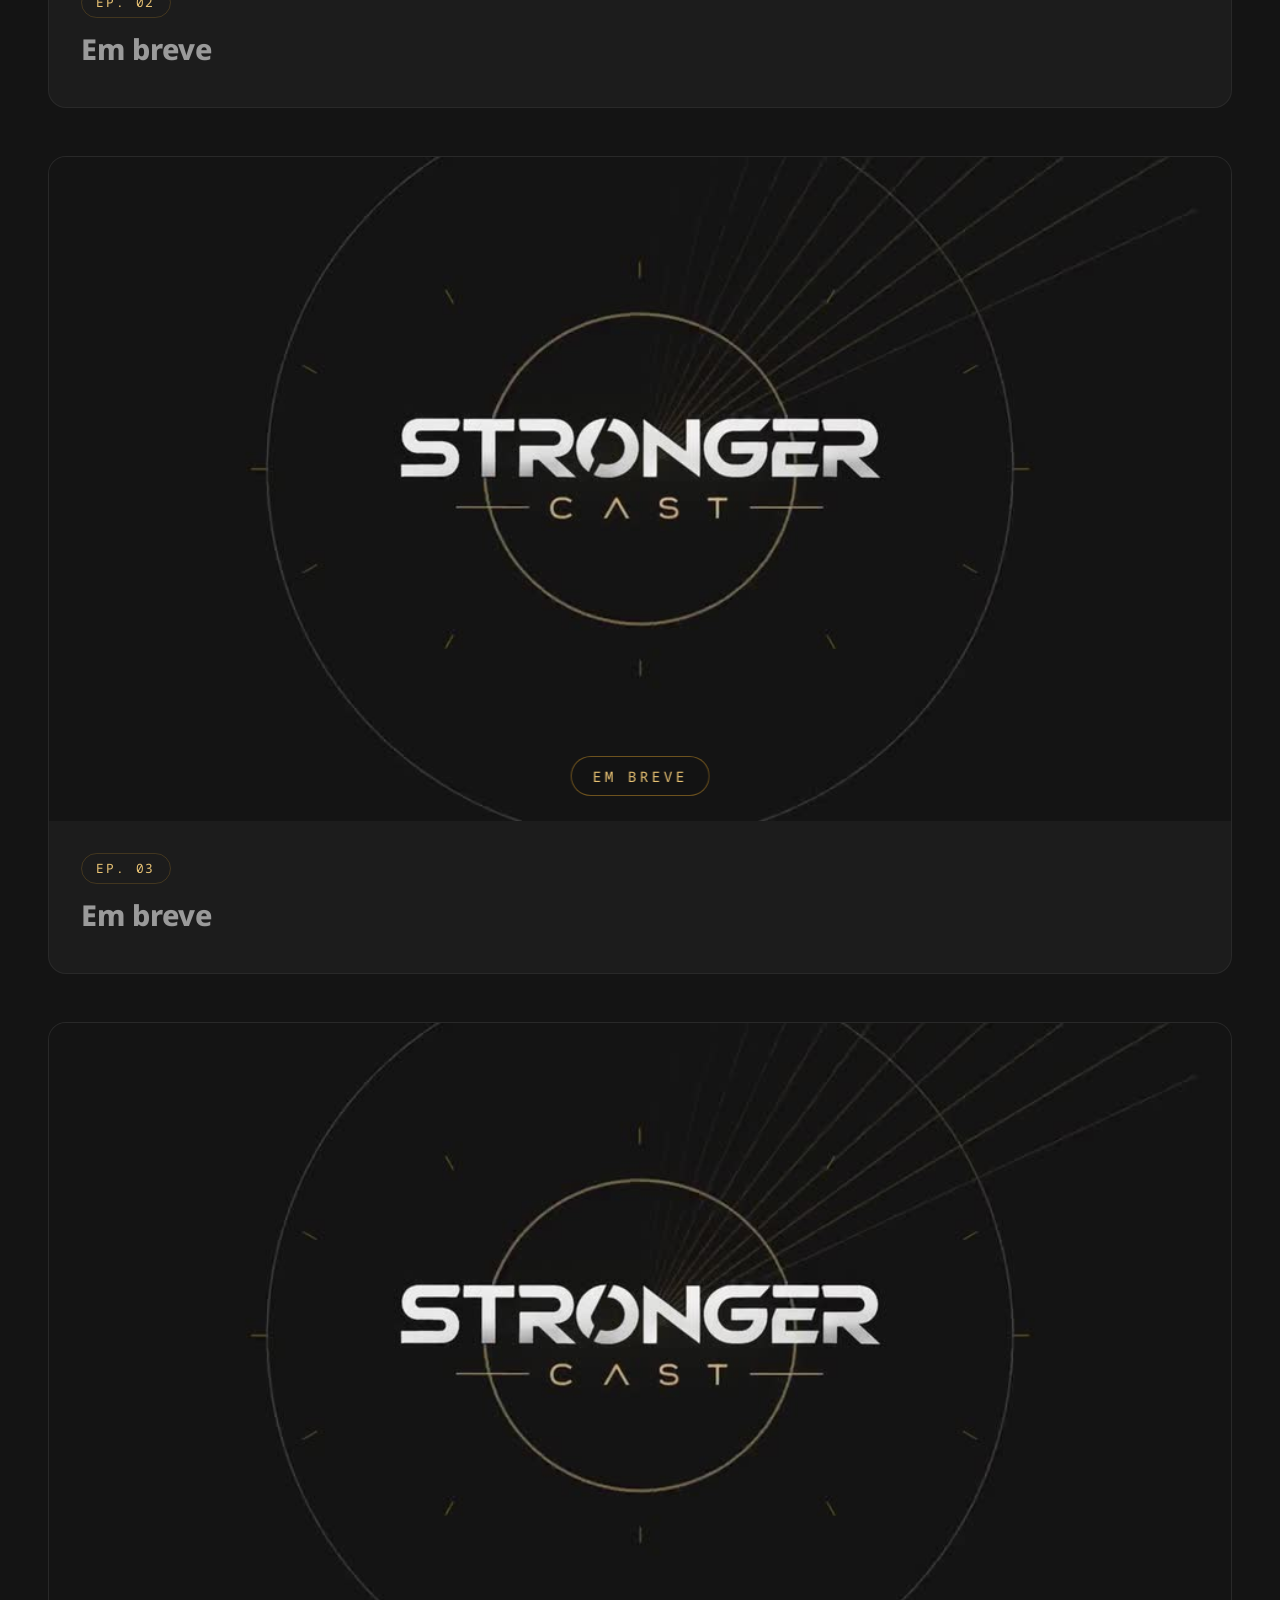
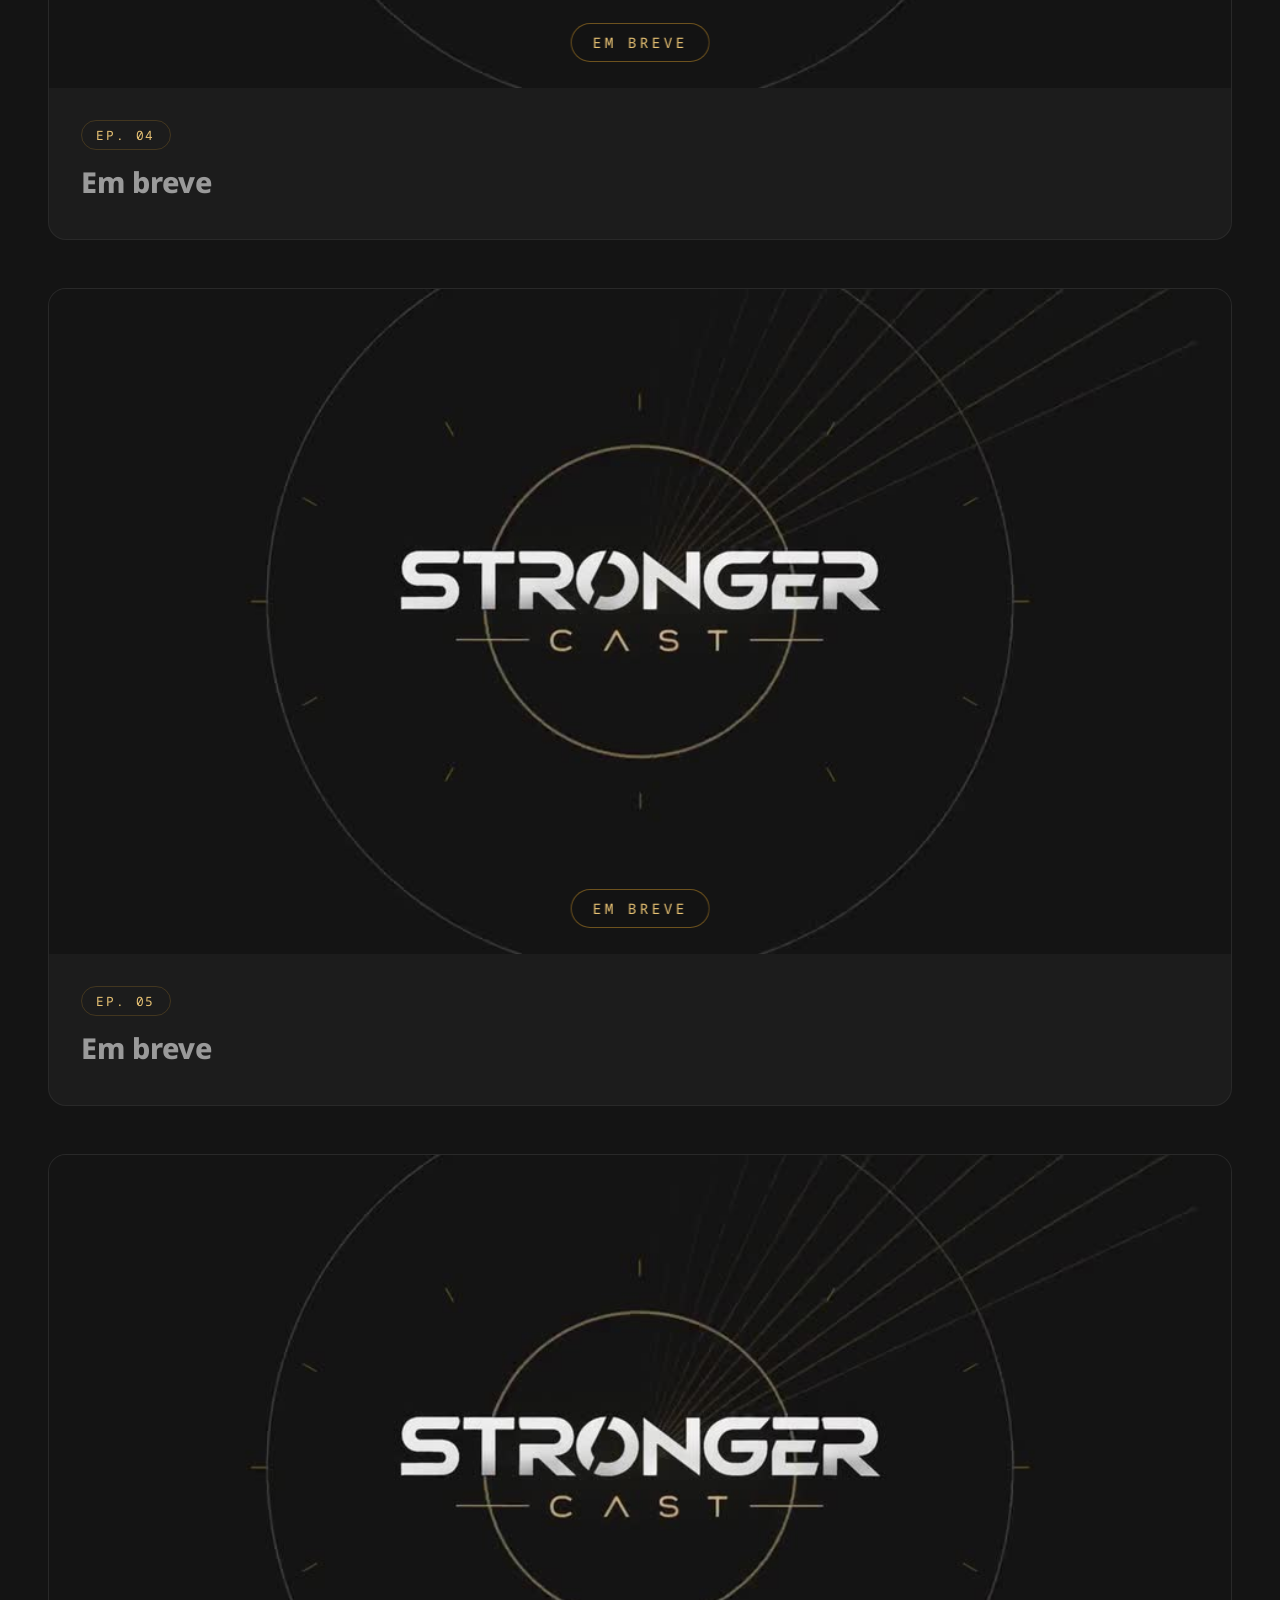
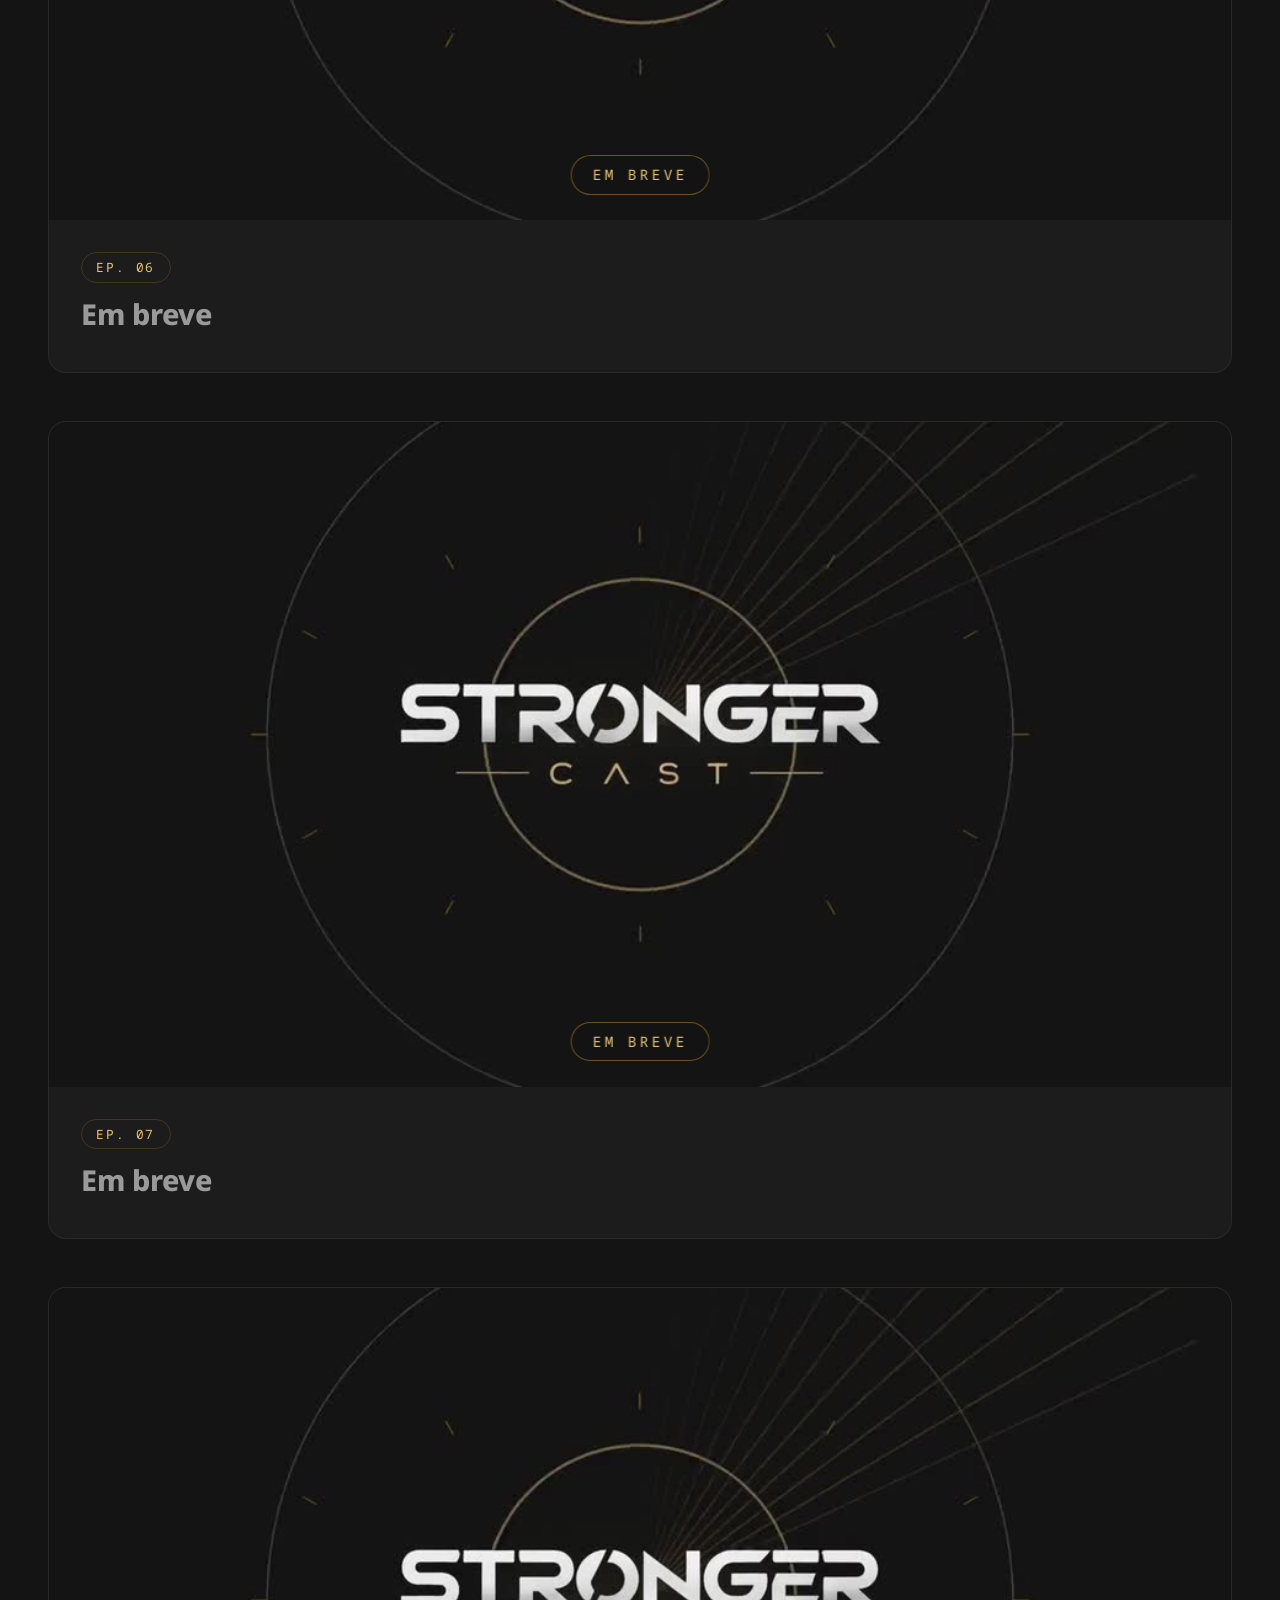
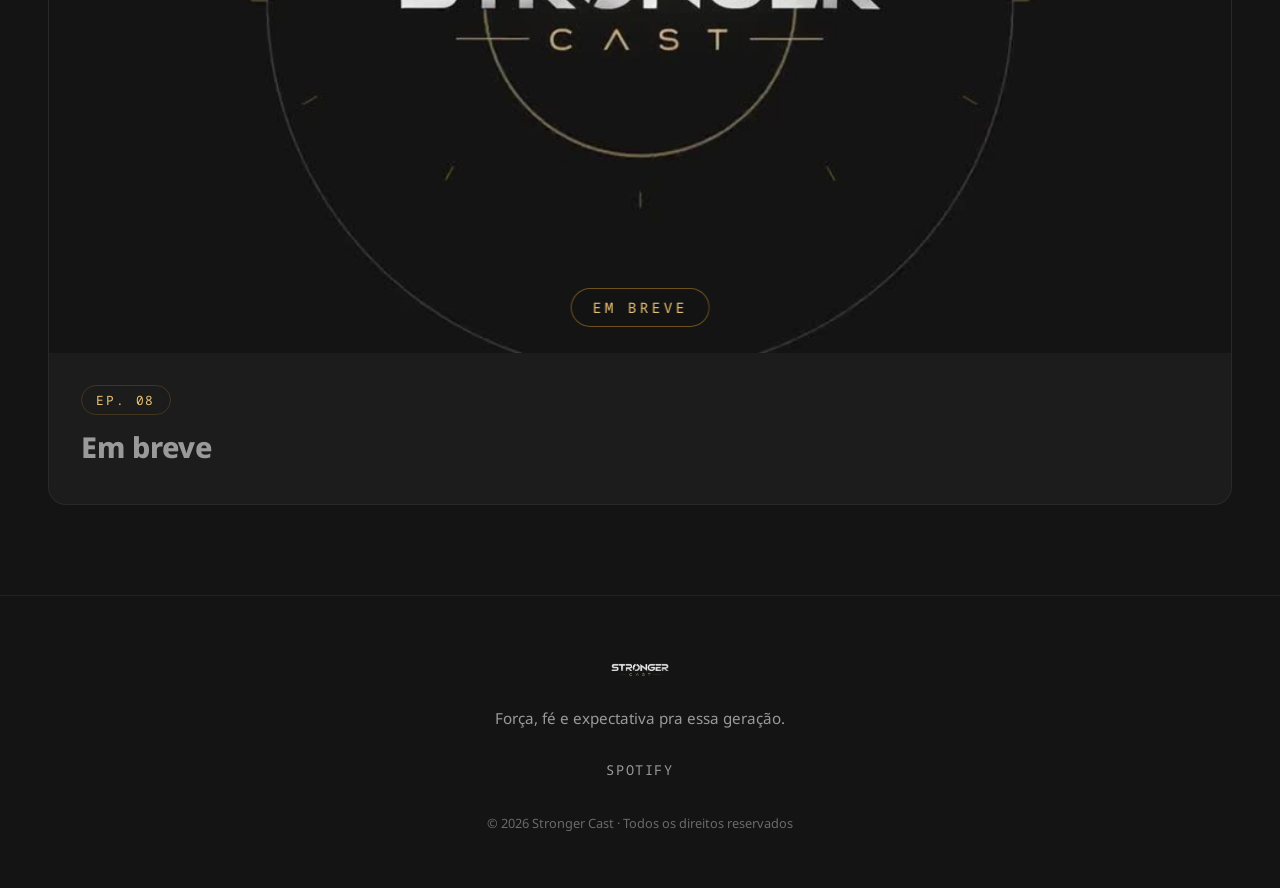
==== commit e6890ac8: "feat: hospedar APK de release no site com botão de download - app/strongercast.apk (7,2 MB, assinado" ====
--- a/index.html
+++ b/index.html
@@ -62,6 +62,12 @@
           <a class="btn btn--ouro" href="#episodios">Ver os episódios</a>
           <a class="btn btn--linha" href="#quem-somos">Quem somos</a>
         </div>
+        <p class="hero__app">
+          <a class="btn btn--linha" href="app/strongercast.apk" download>
+            📲 Baixar o app (Android)
+          </a>
+          <span class="hero__app-nota">Instale direto pelo celular —7 MB.</span>
+        </p>
       </div>
     </section>
 
@@ -115,6 +121,7 @@
     <p class="rodape__nota">© <span id="ano"></span> Stronger Cast · Todos os direitos reservados</p>
   </footer>
 
+  <script src="supabase-config.js"></script>
   <script src="episodios.js"></script>
   <script src="app.js"></script>
 </body>
--- a/style.css
+++ b/style.css
@@ -121,6 +121,17 @@
   margin-bottom: 2.4rem;
 }
 .hero__acoes { display: flex; gap: 1rem; flex-wrap: wrap; }
+.hero__app {
+  display: flex;
+  align-items: center;
+  gap: 0.9rem;
+  flex-wrap: wrap;
+  margin-top: 1.4rem;
+}
+.hero__app-nota {
+  font-size: 0.85rem;
+  opacity: 0.7;
+}
 
 .btn {
   display: inline-block;
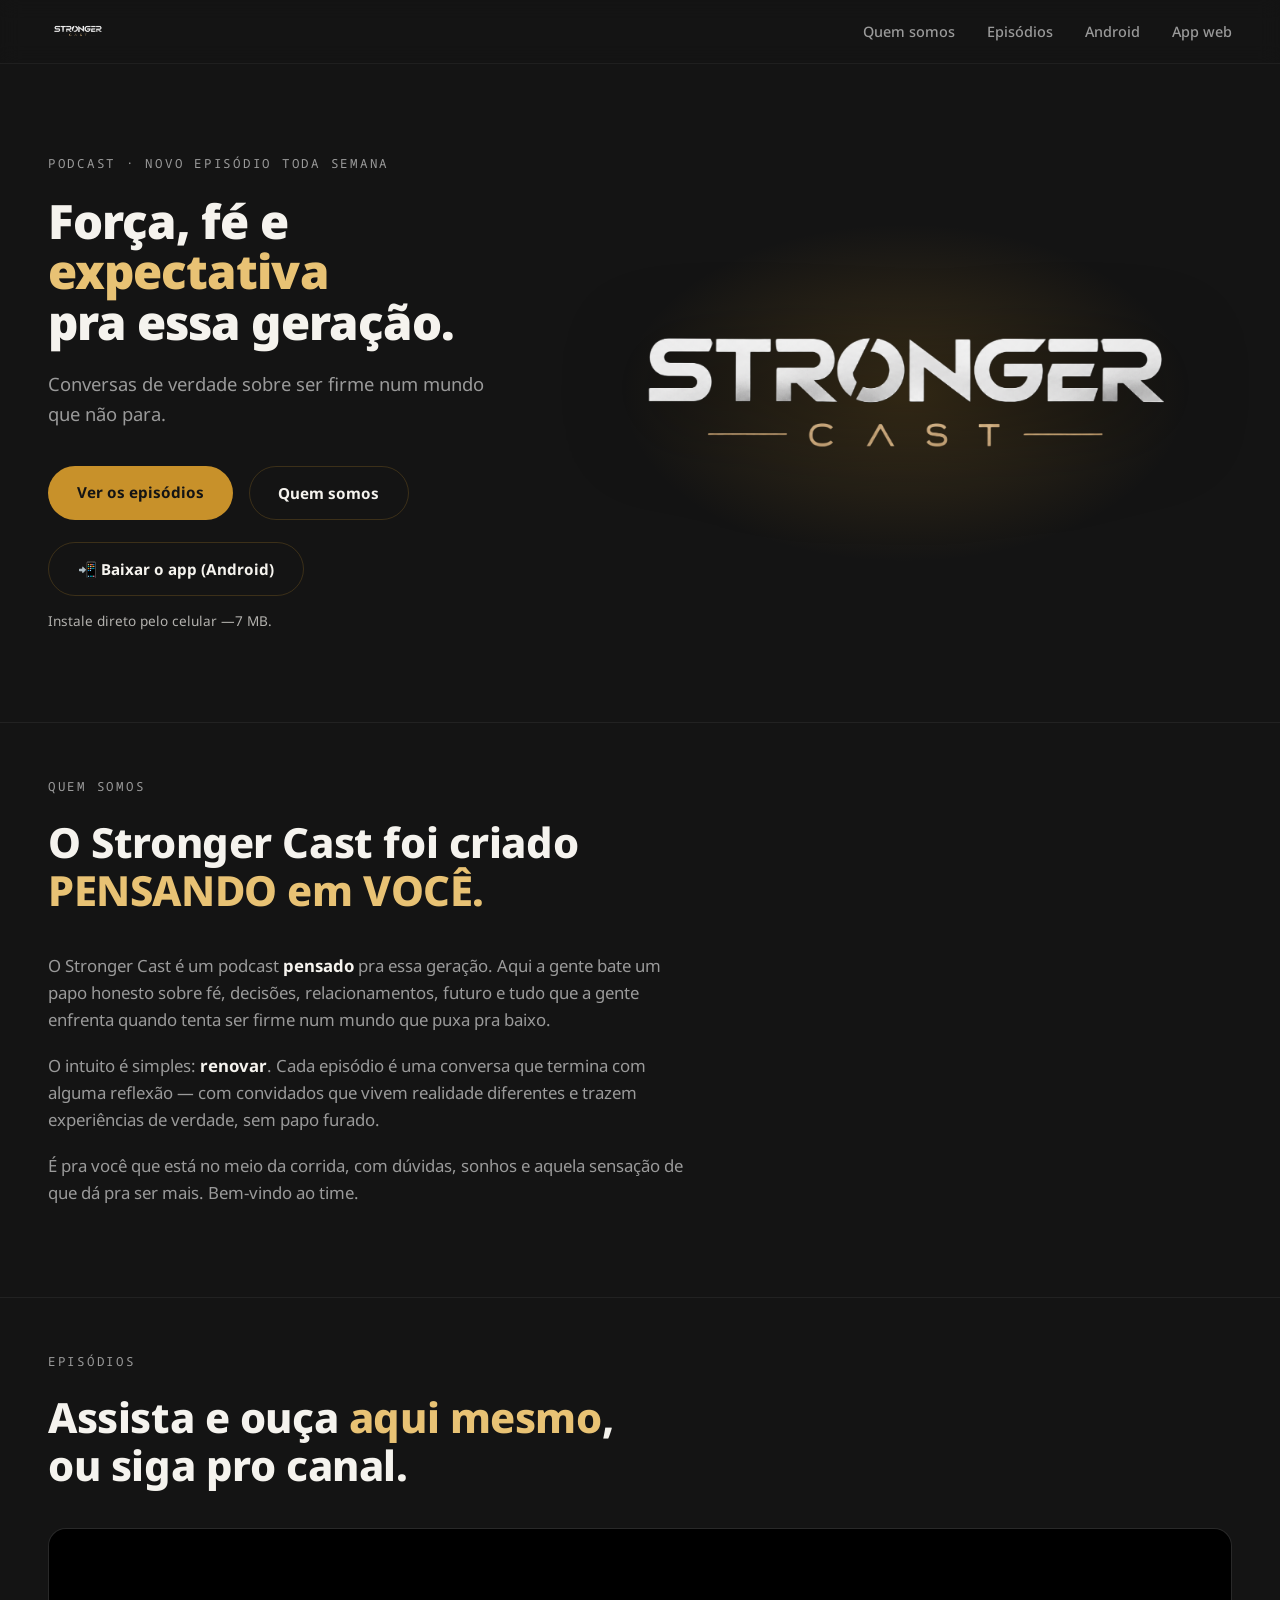
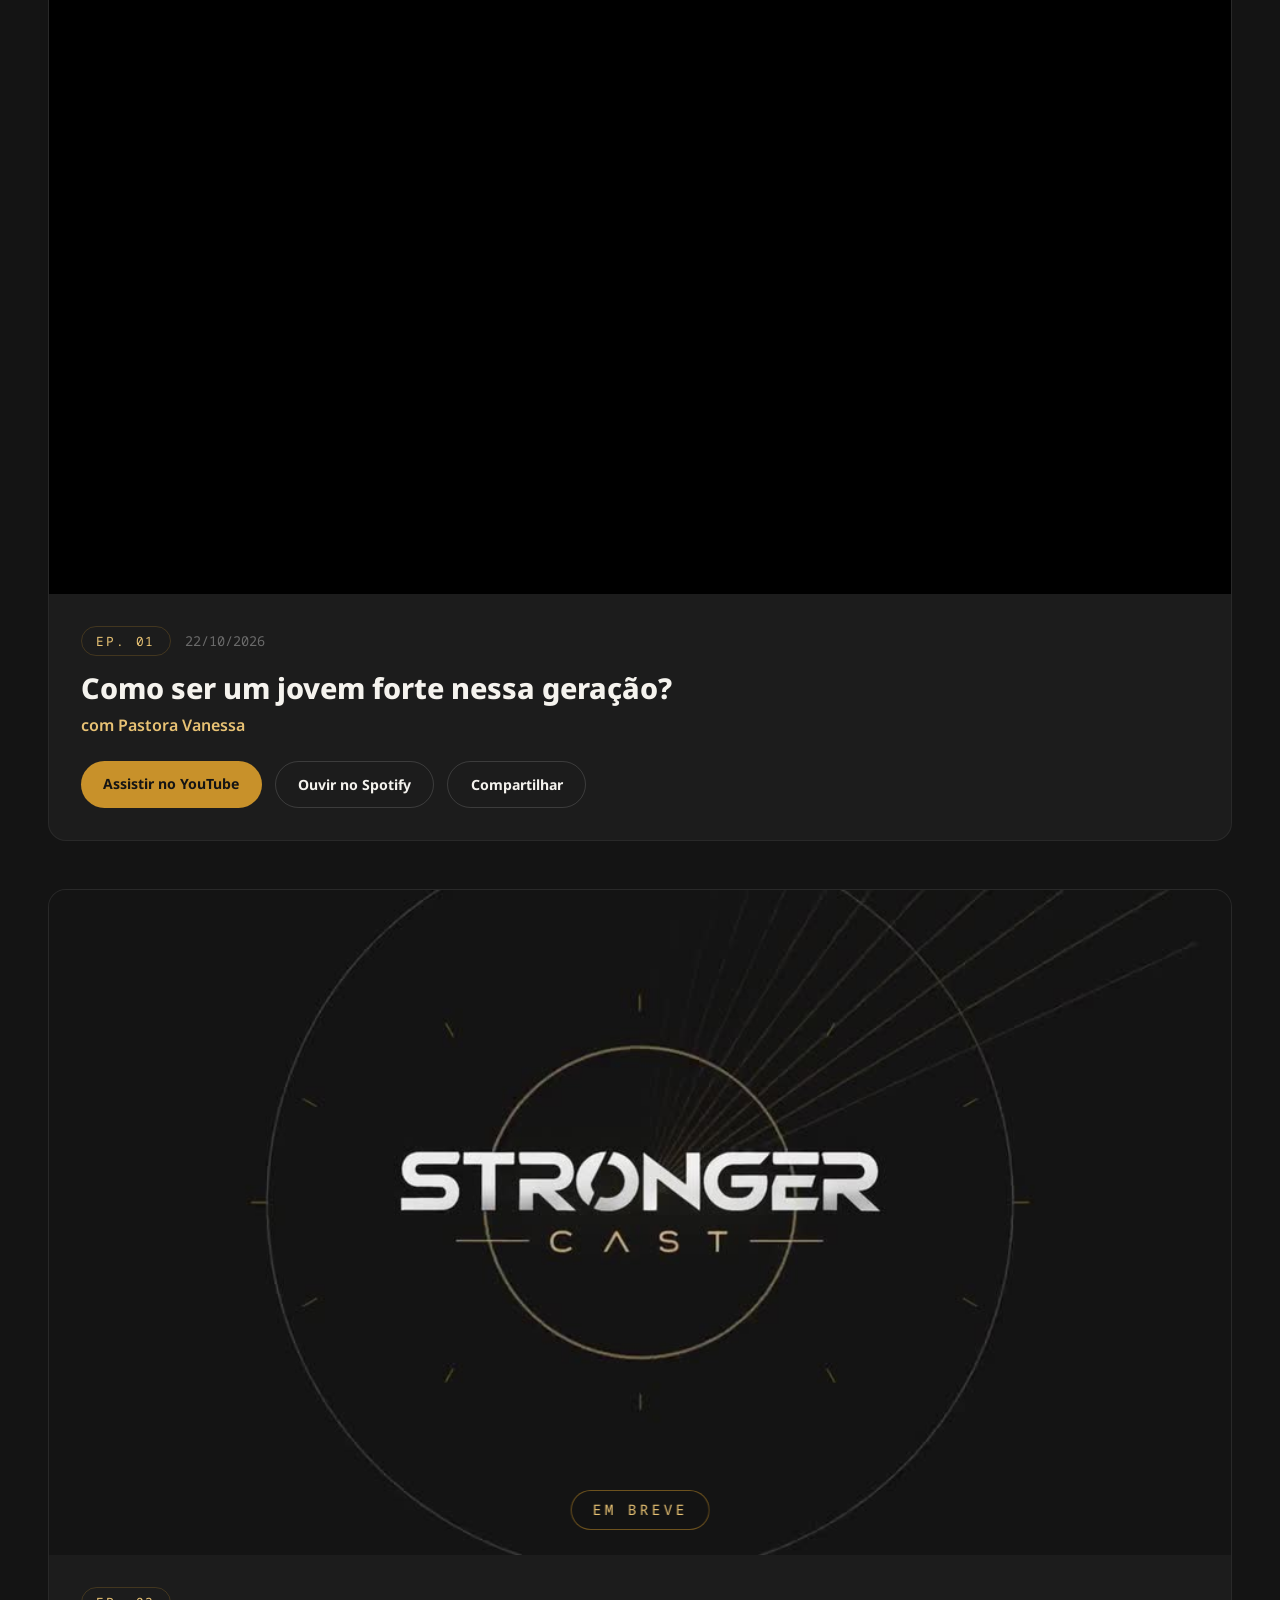
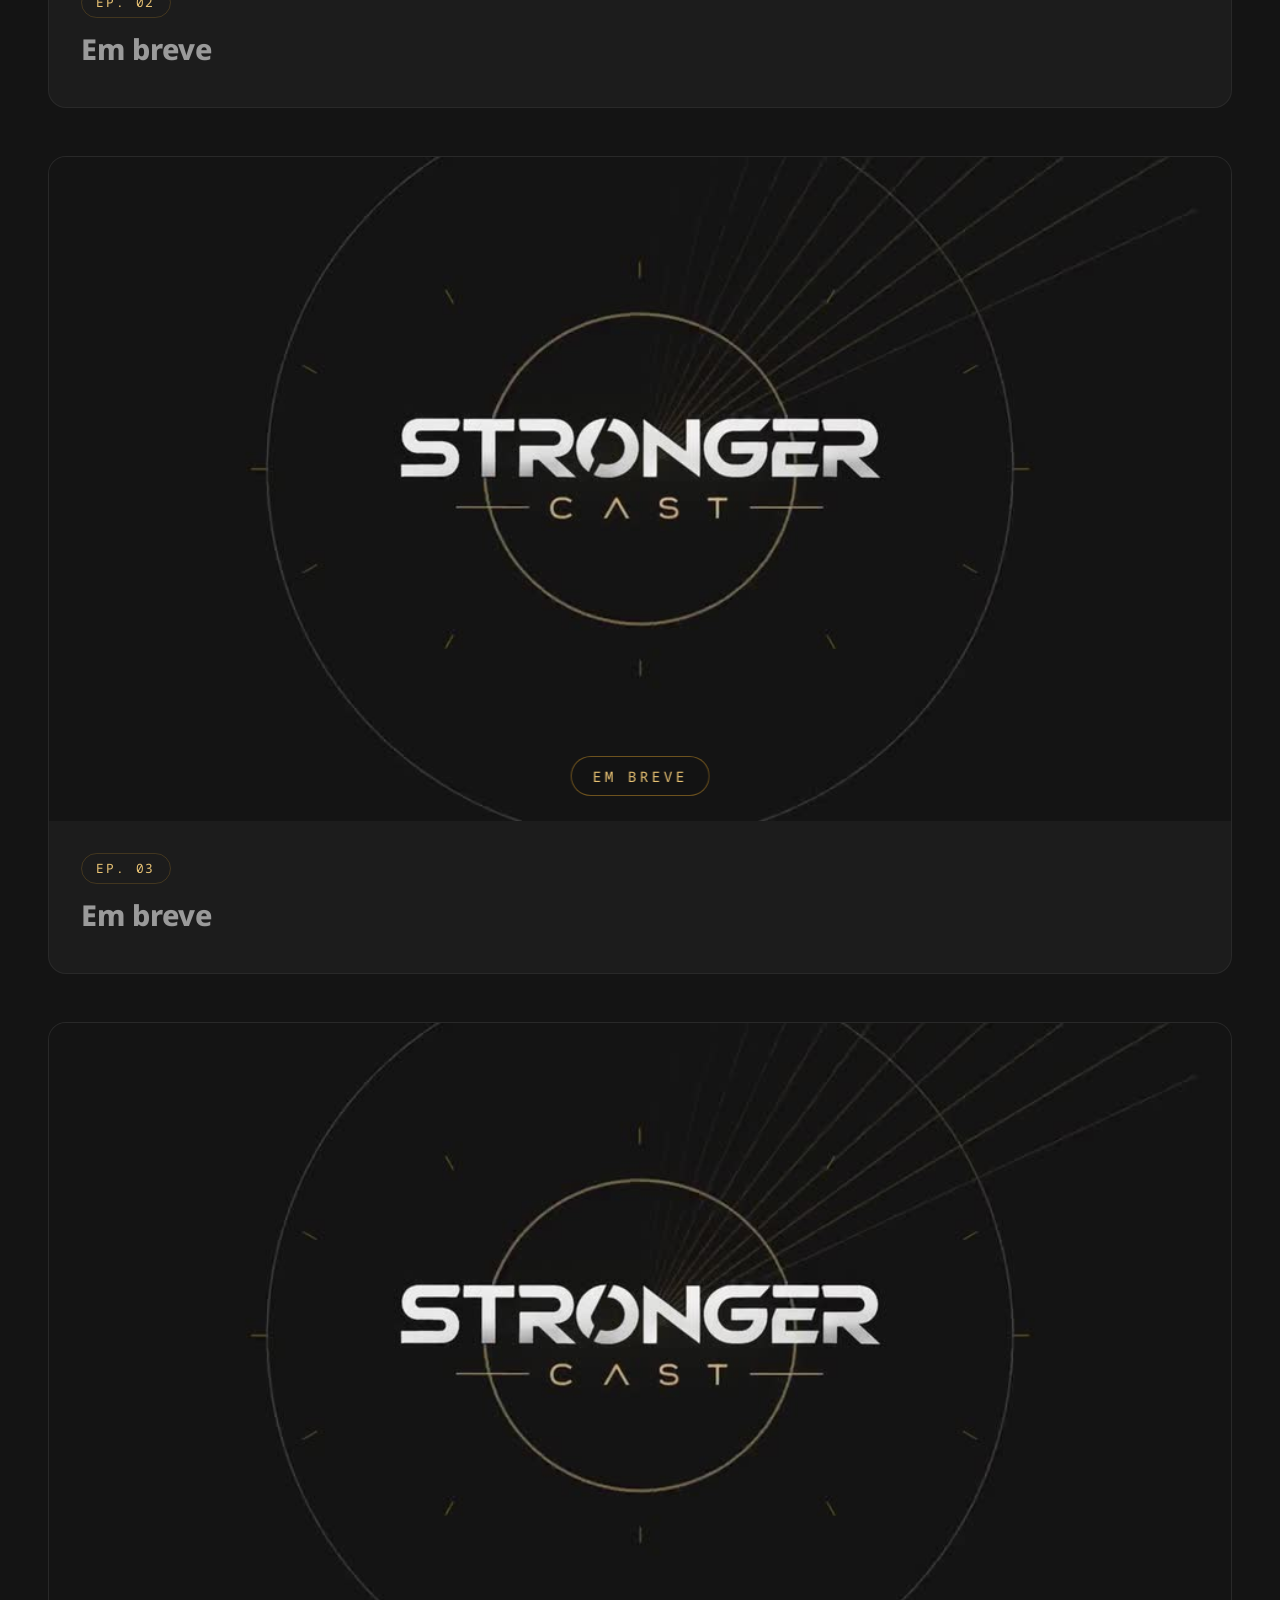
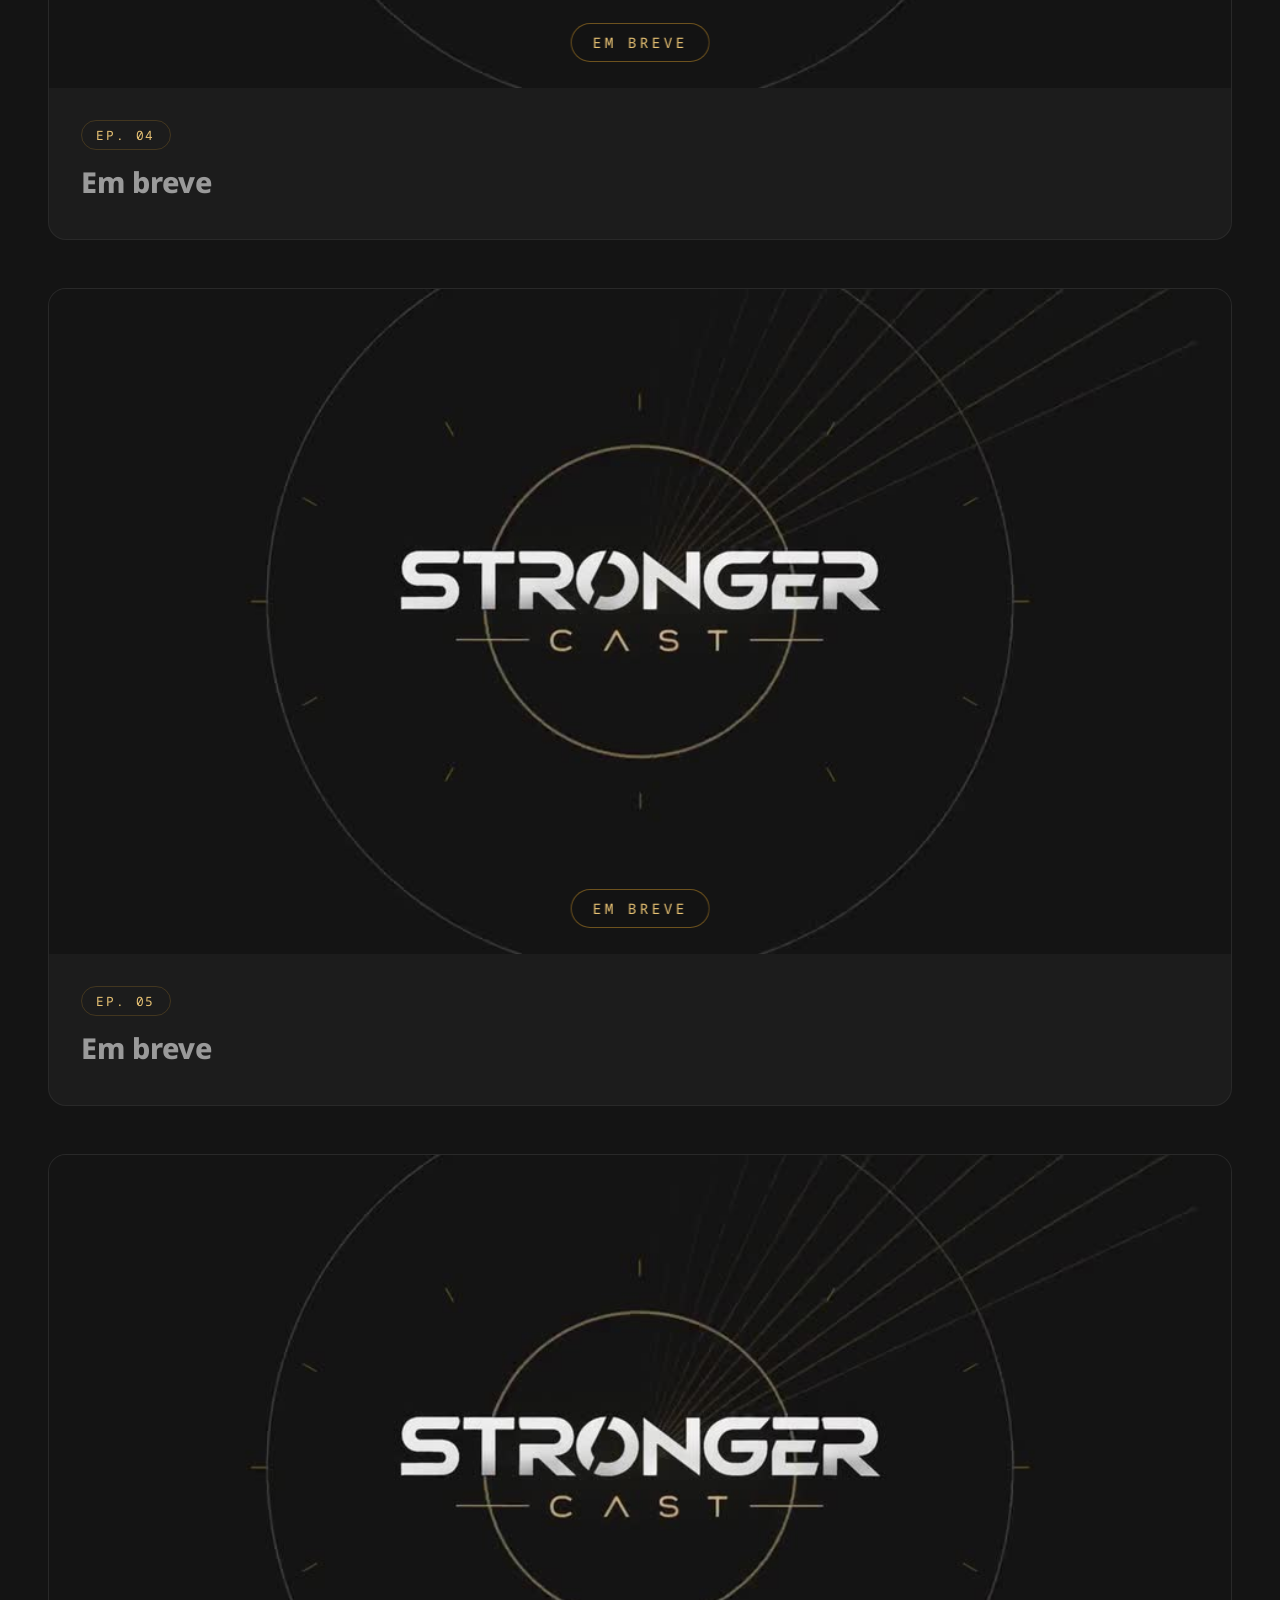
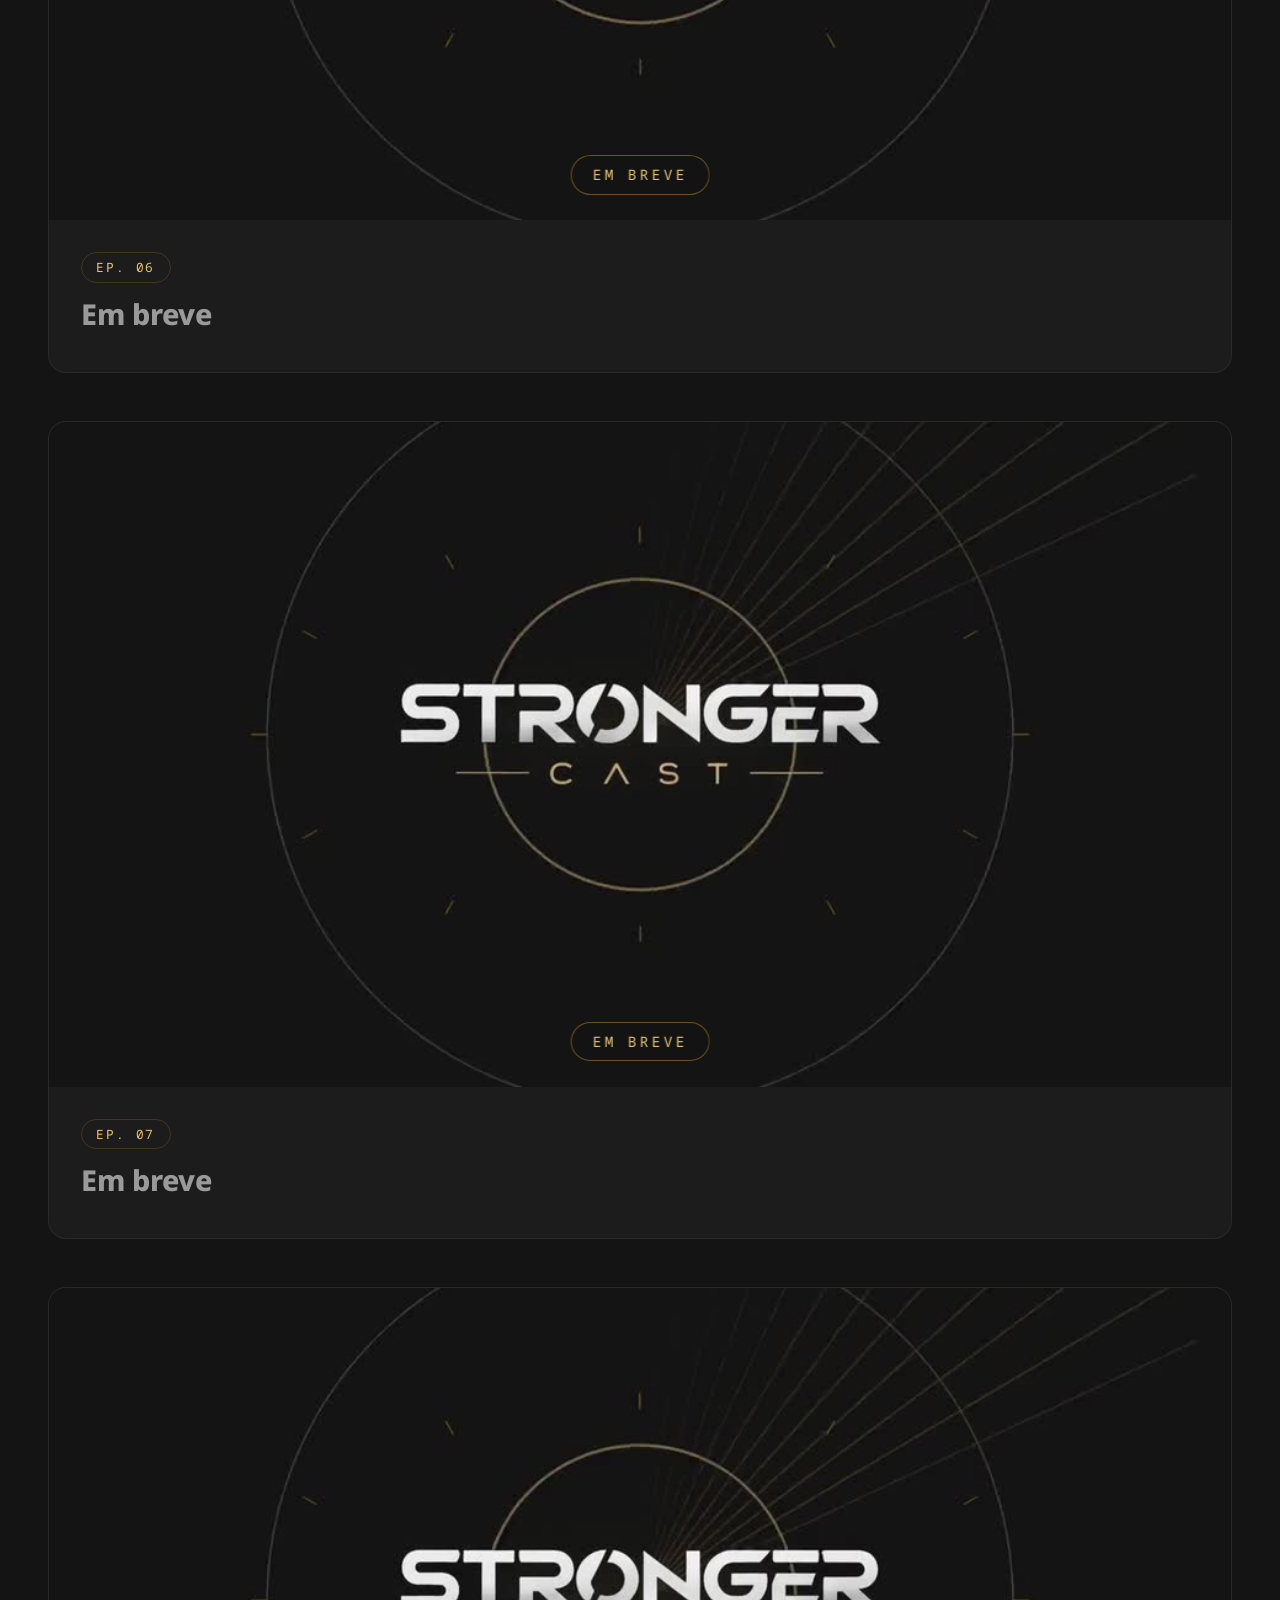
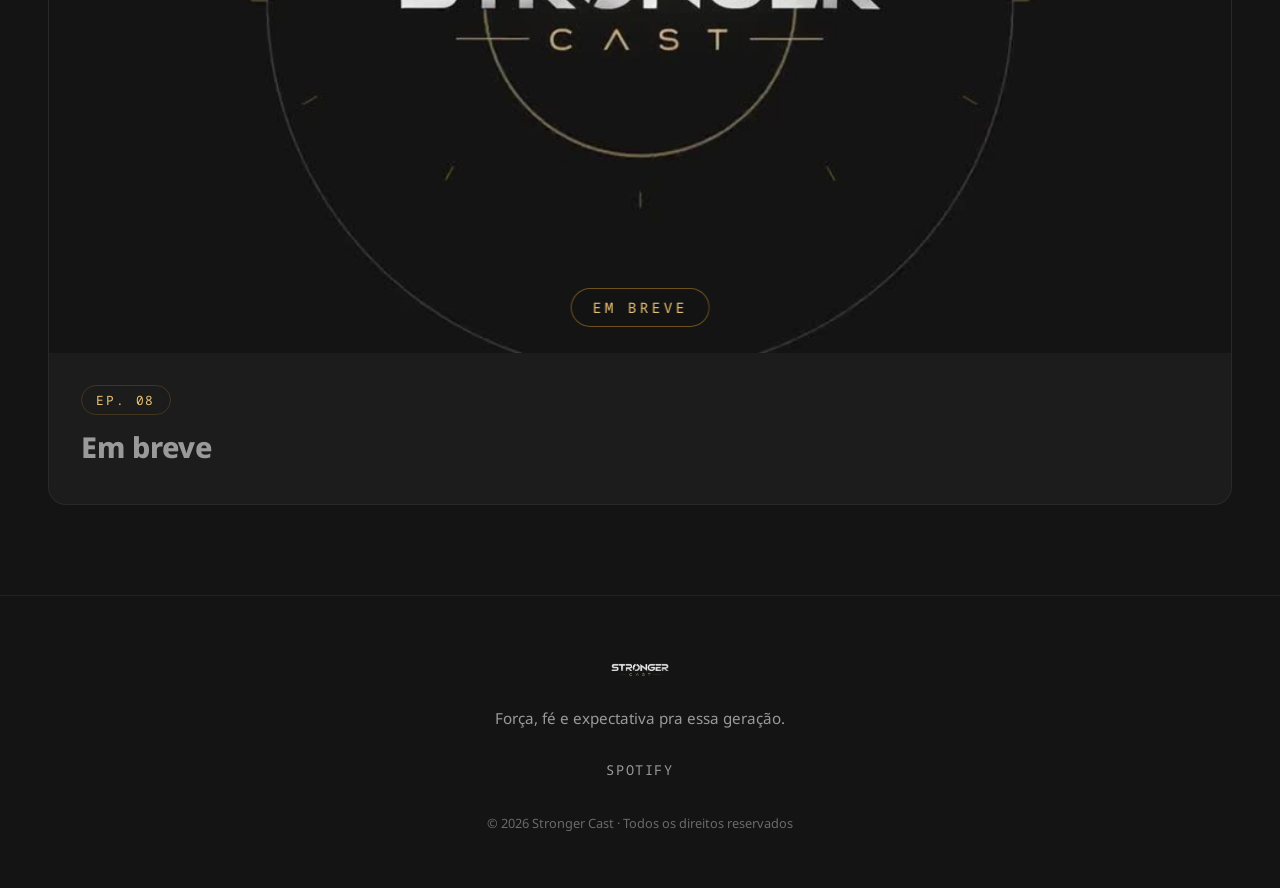
==== commit f37e8dcb: "feat: app web (PWA) em app-web/ + links Android e App web na navbar" ====
--- a/index.html
+++ b/index.html
@@ -26,6 +26,8 @@
     <nav class="topo__nav">
       <a href="#quem-somos">Quem somos</a>
       <a href="#episodios">Episódios</a>
+      <a href="app/strongercast.apk" download>Android</a>
+      <a href="app-web/">App web</a>
     </nav>
   </header>
 
--- a/style.css
+++ b/style.css
@@ -66,7 +66,7 @@
   border-bottom: 1px solid rgba(255, 255, 255, 0.05);
 }
 .topo__marca img { height: 34px; width: auto; }
-.topo__nav { display: flex; gap: 2rem; }
+.topo__nav { display: flex; gap: 2rem; flex-wrap: wrap; }
 .topo__nav a {
   font-size: 0.9rem;
   font-weight: 500;
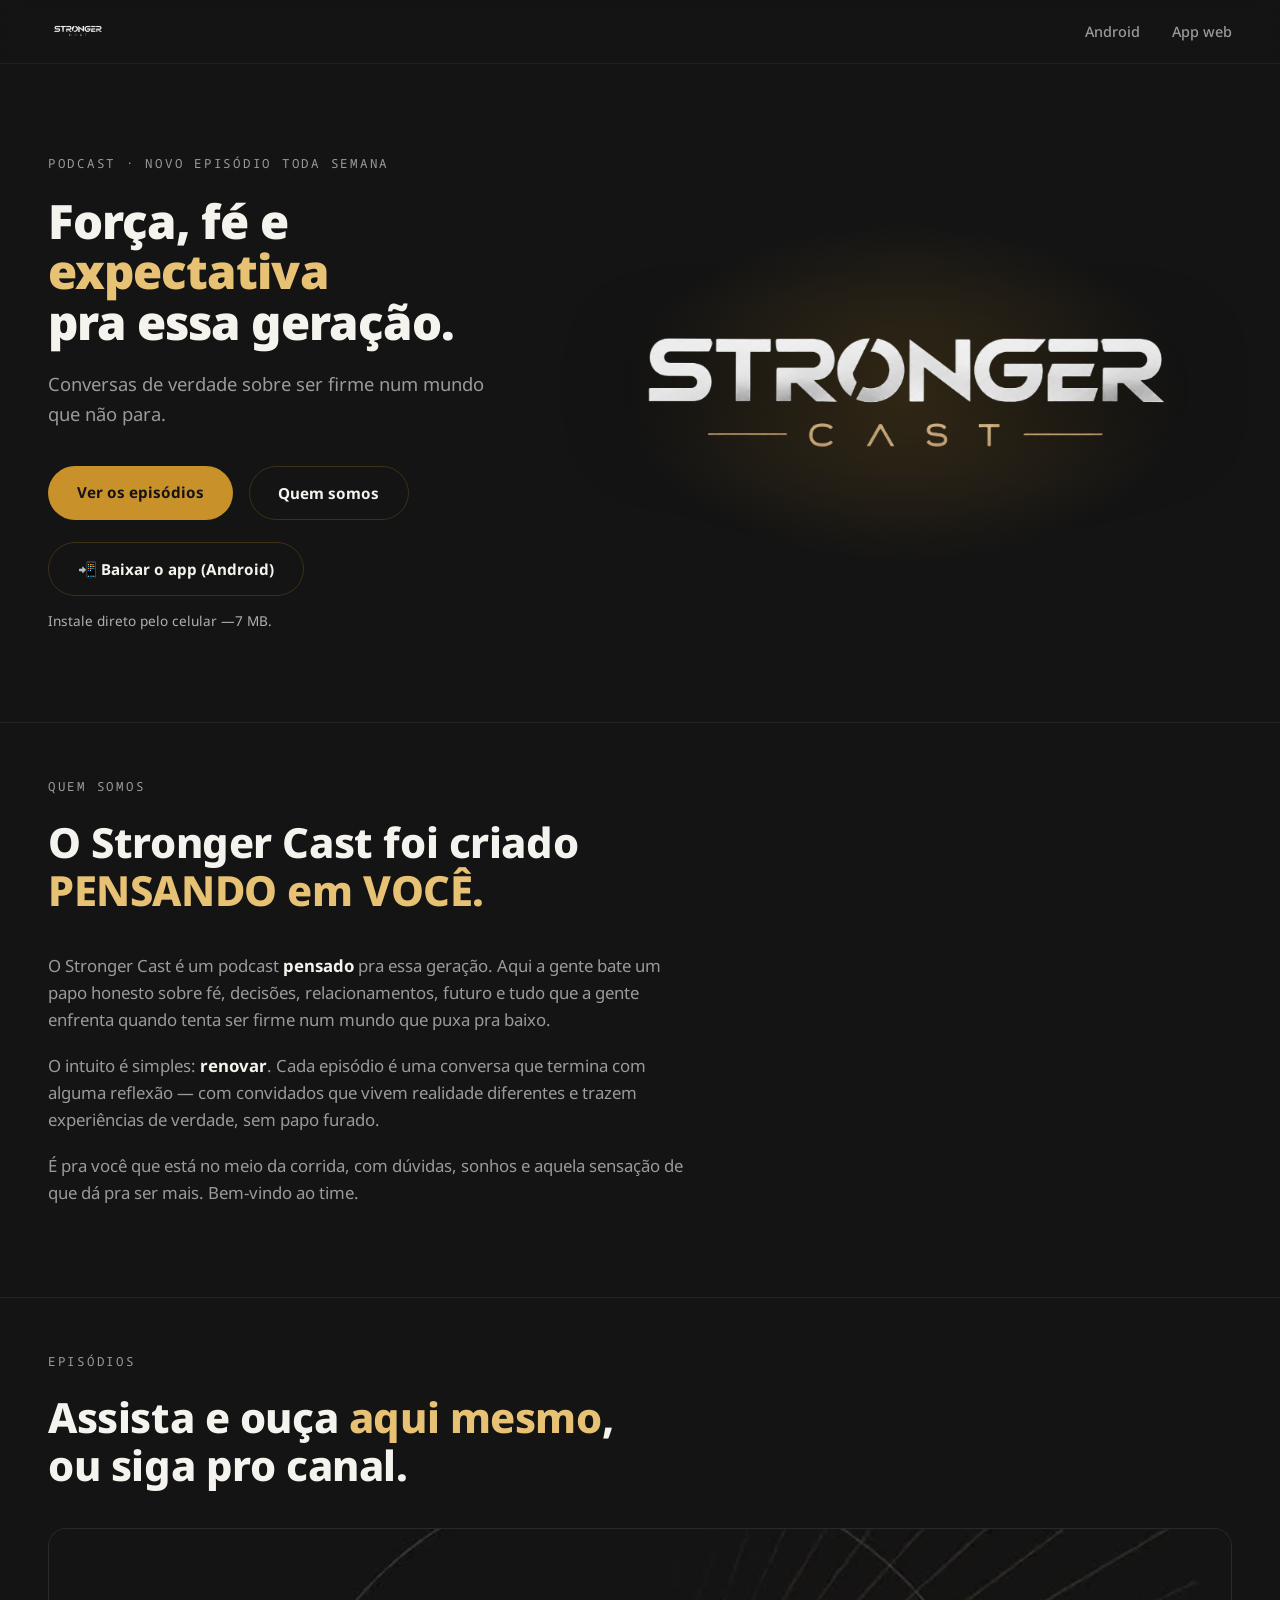
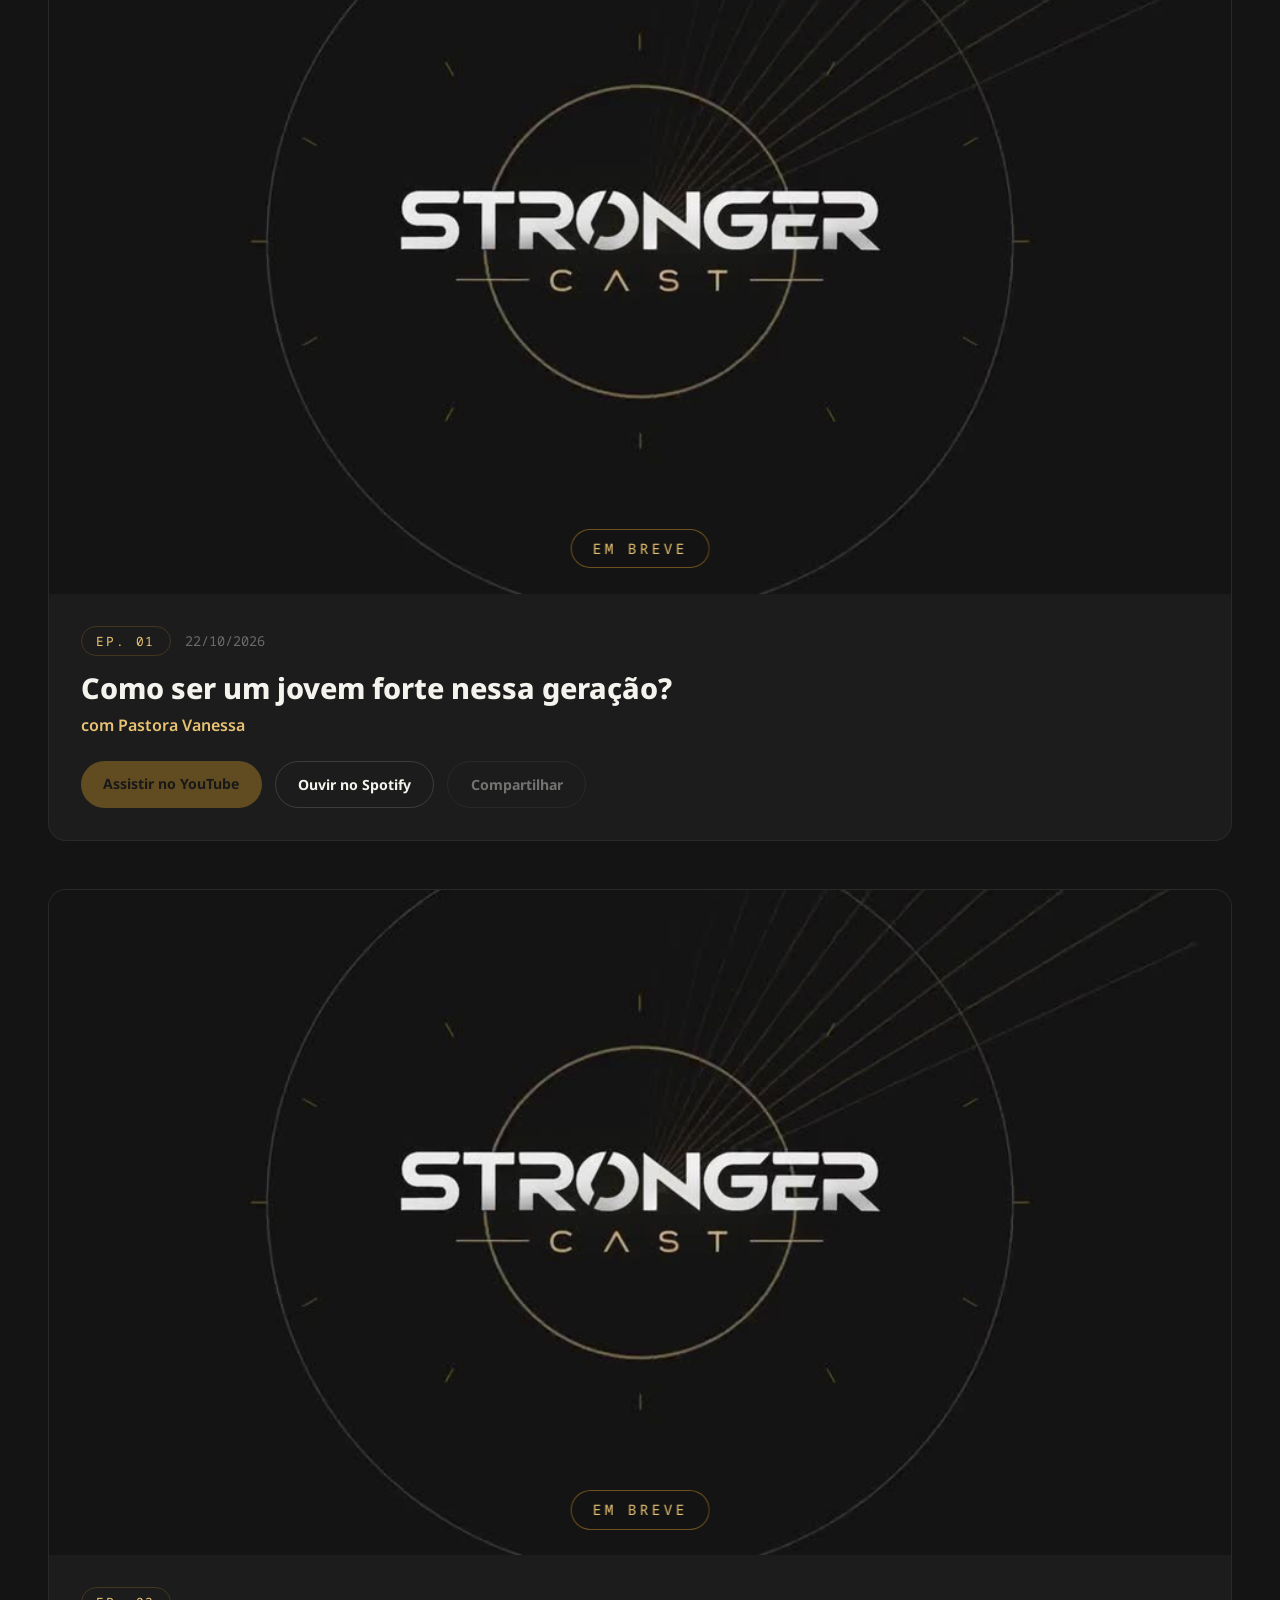
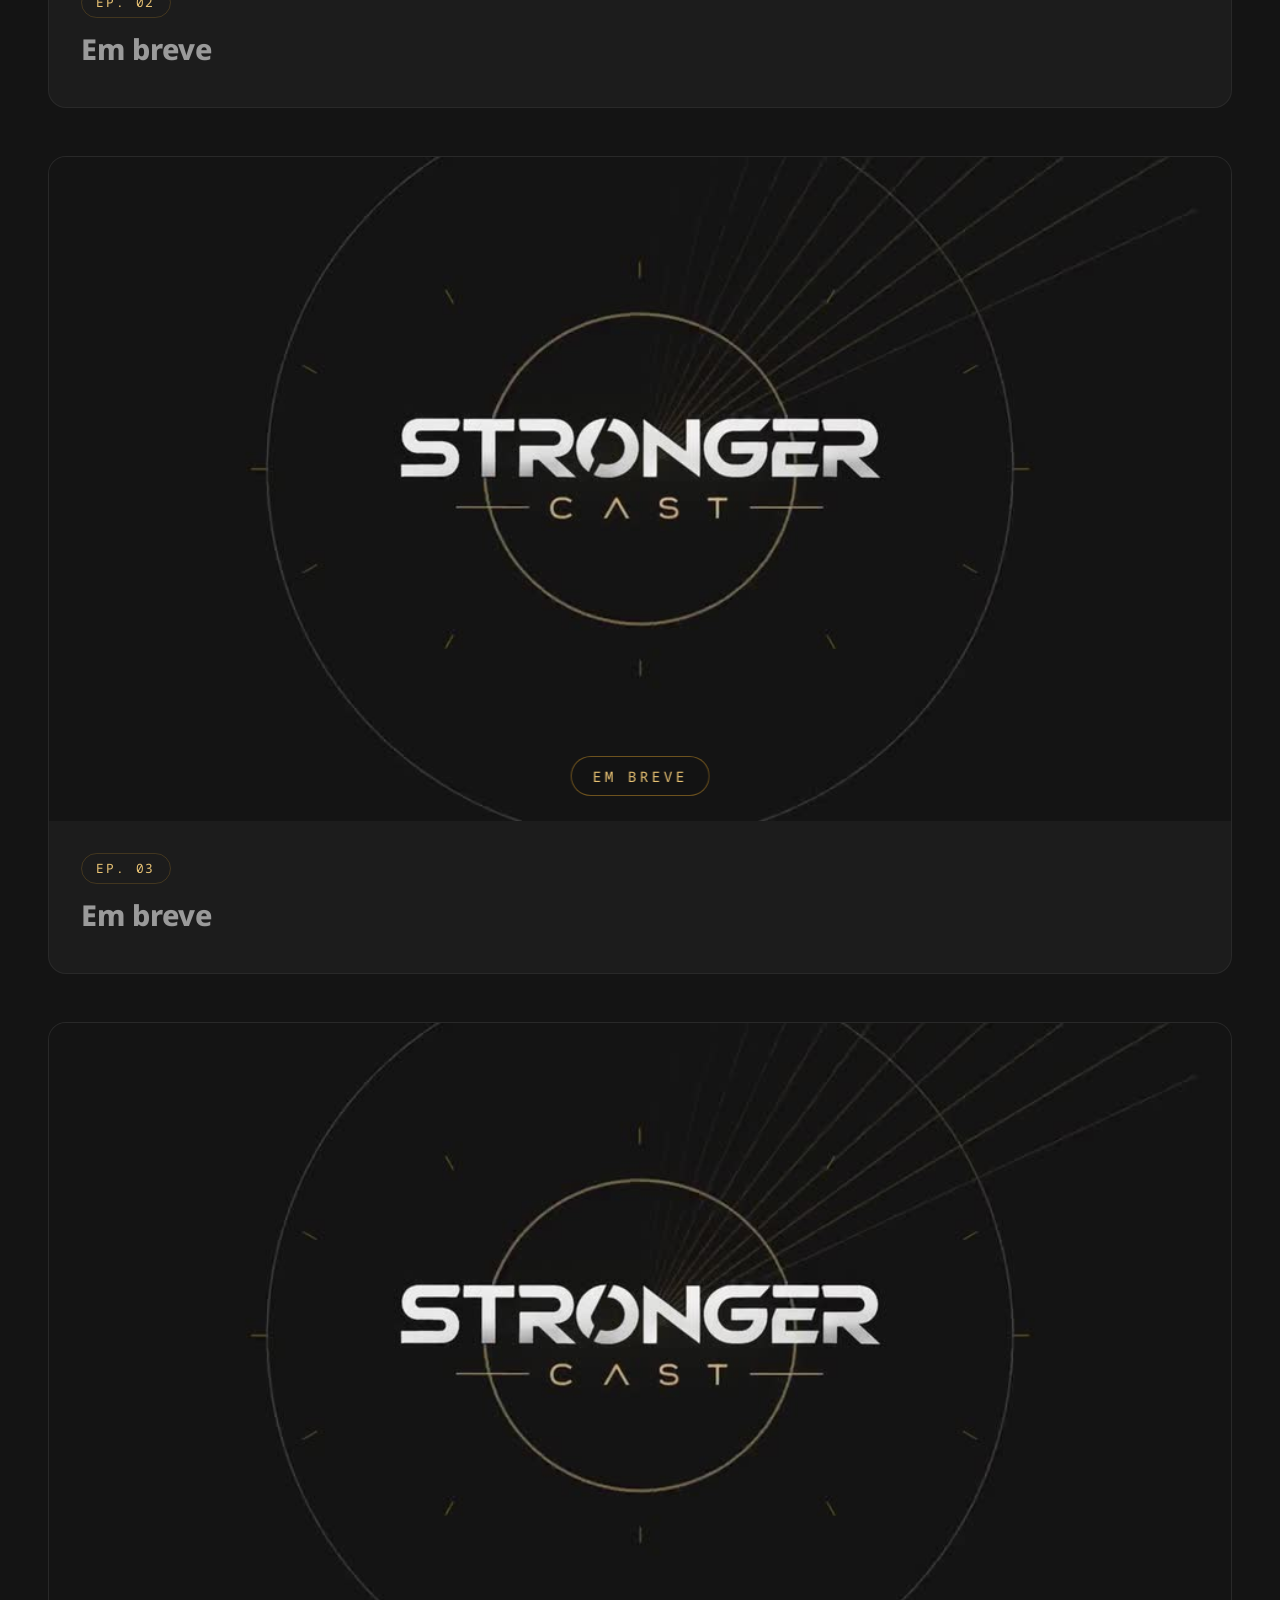
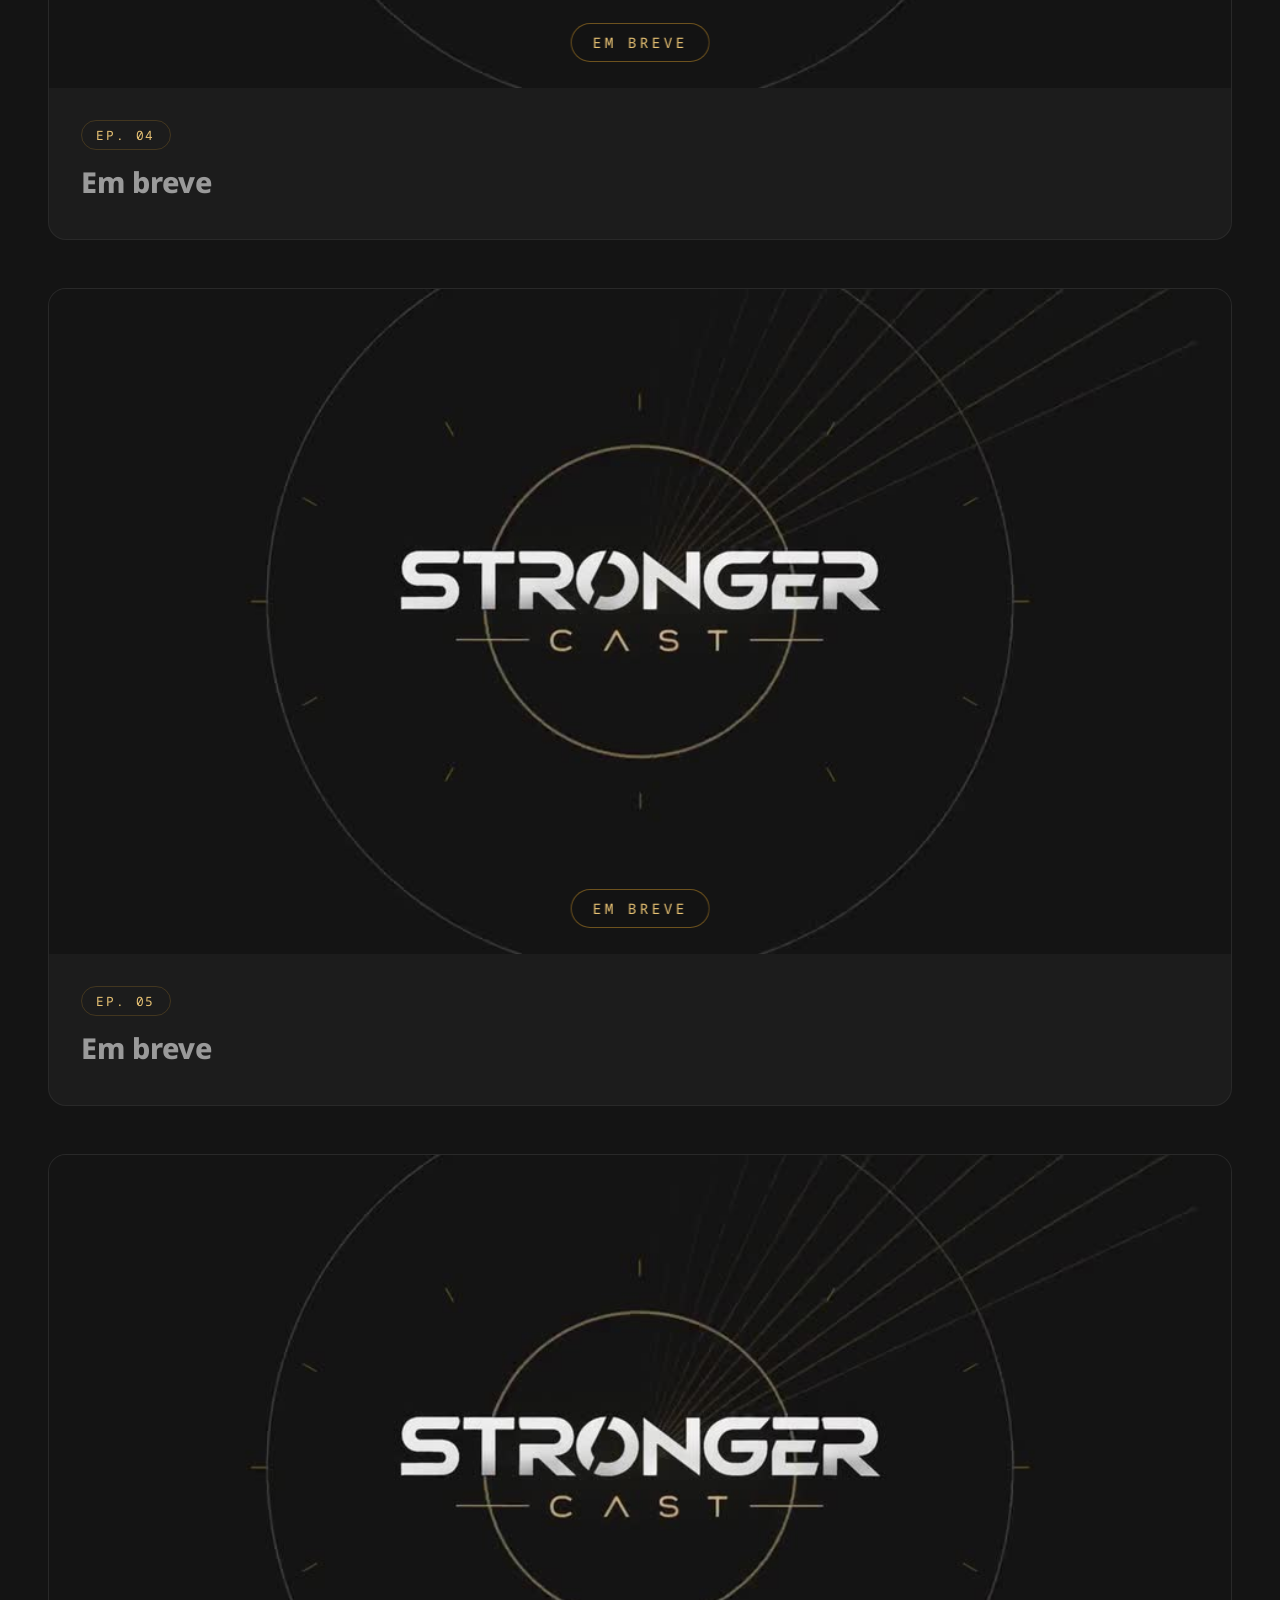
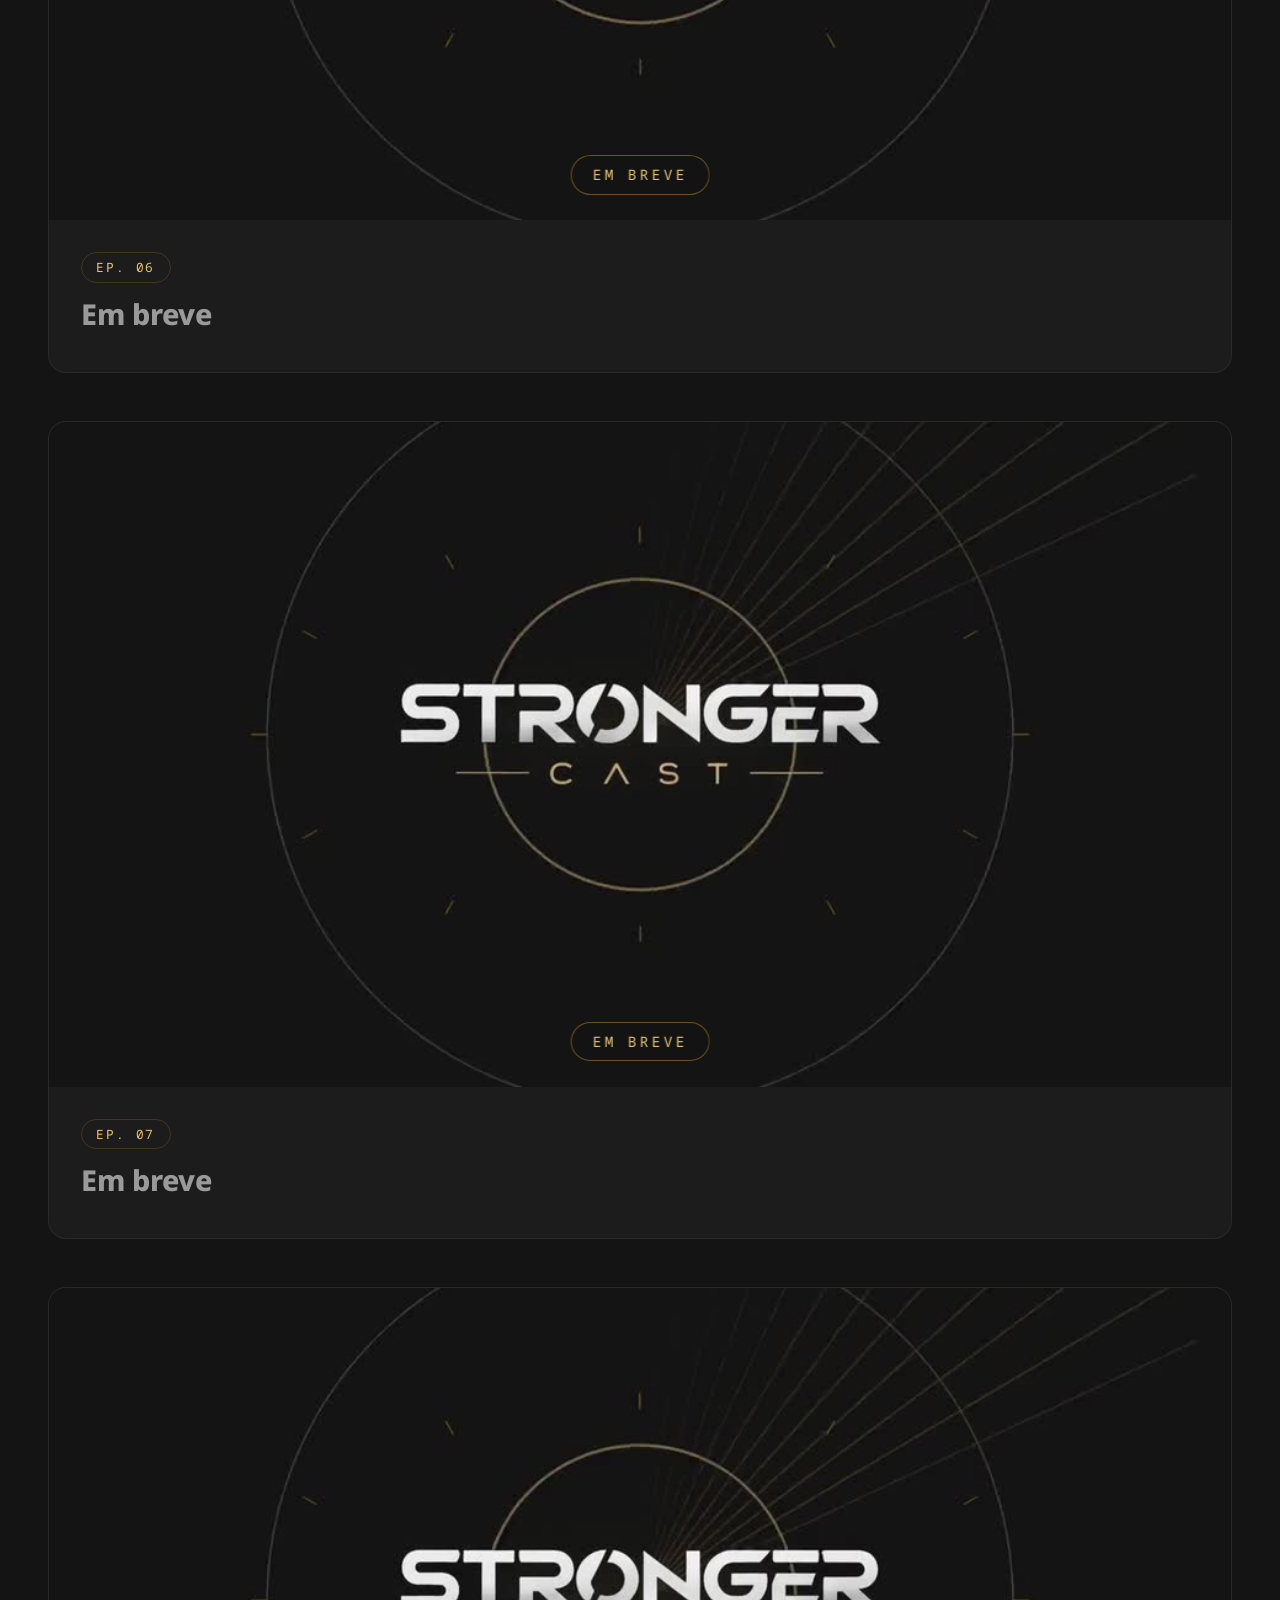
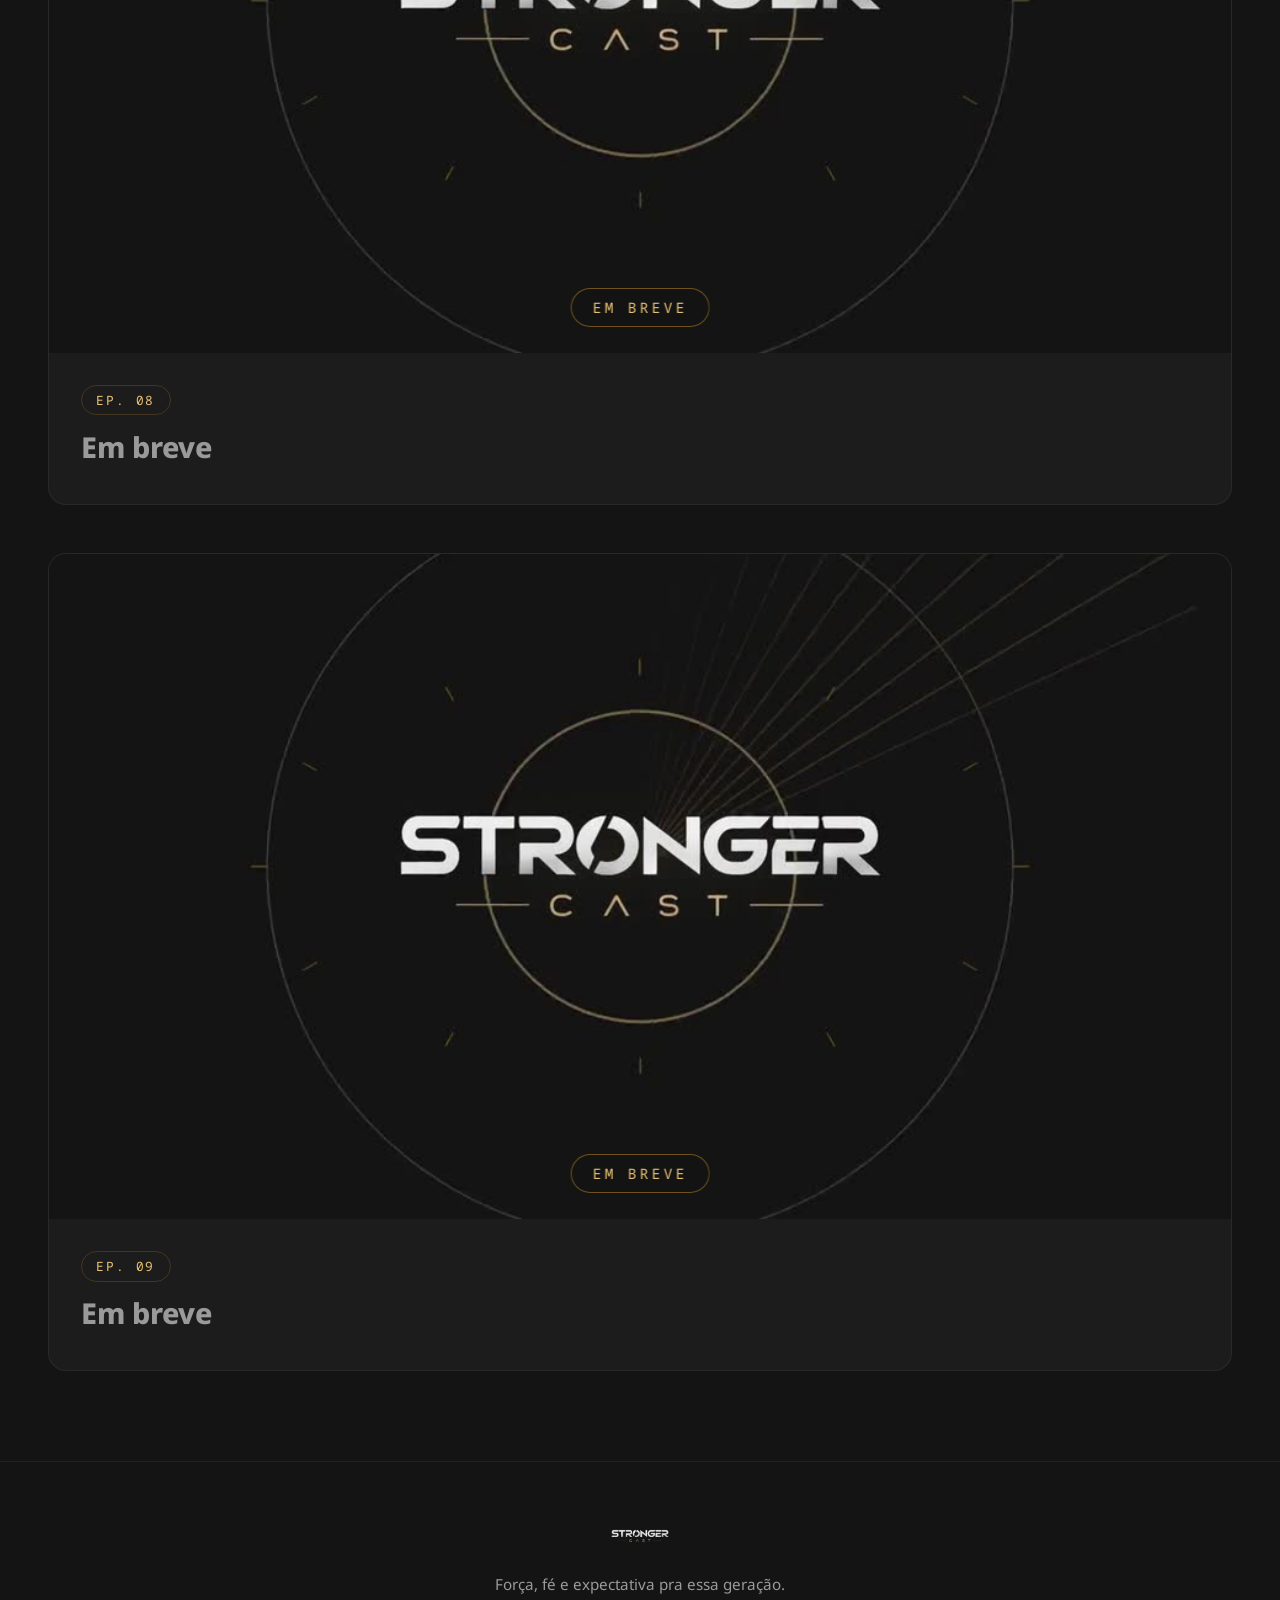
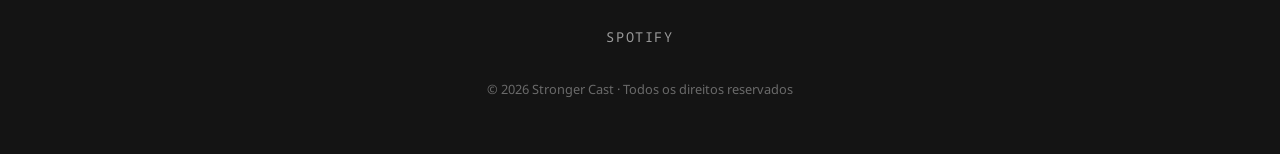
==== commit 72291da4: "Atualizar o index.html" ====
--- a/index.html
+++ b/index.html
@@ -24,8 +24,6 @@
       <img src="assets/logo.png" alt="Stronger Cast" />
     </a>
     <nav class="topo__nav">
-      <a href="#quem-somos">Quem somos</a>
-      <a href="#episodios">Episódios</a>
       <a href="app/strongercast.apk" download>Android</a>
       <a href="app-web/">App web</a>
     </nav>
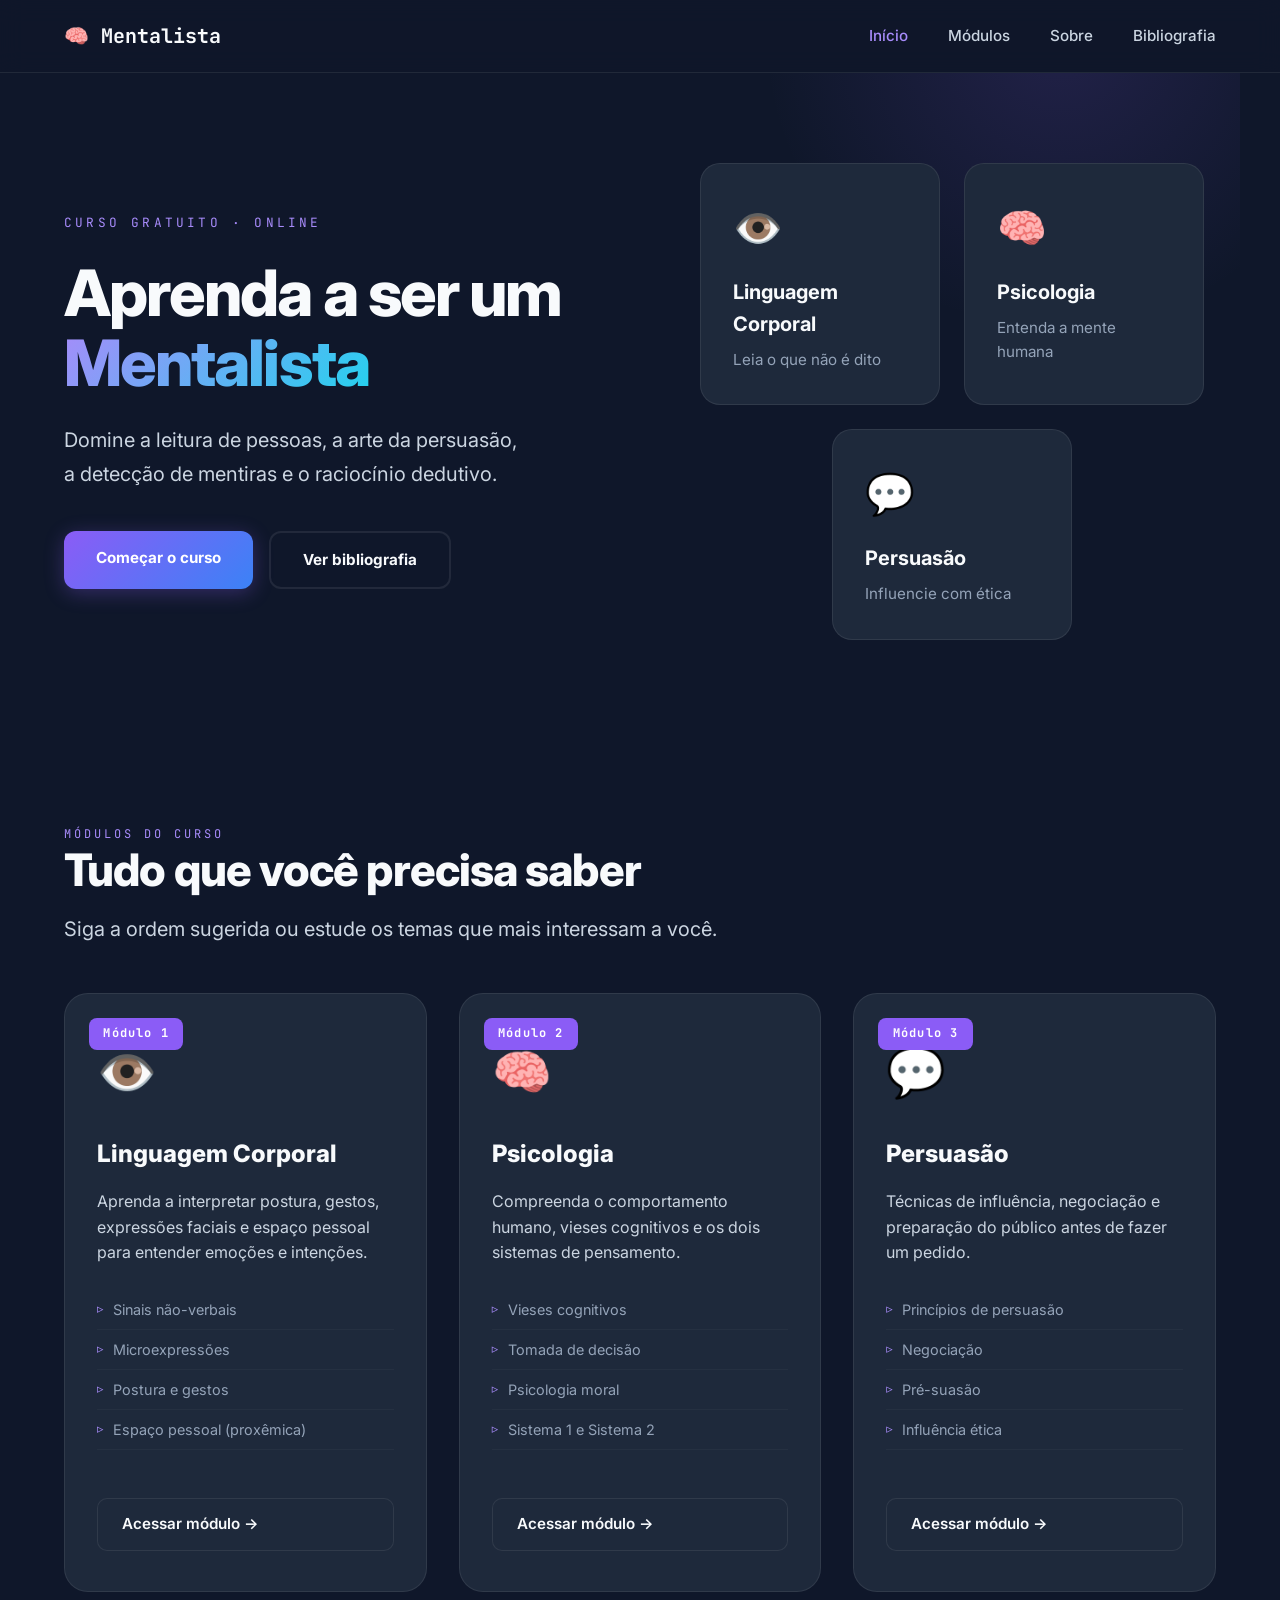
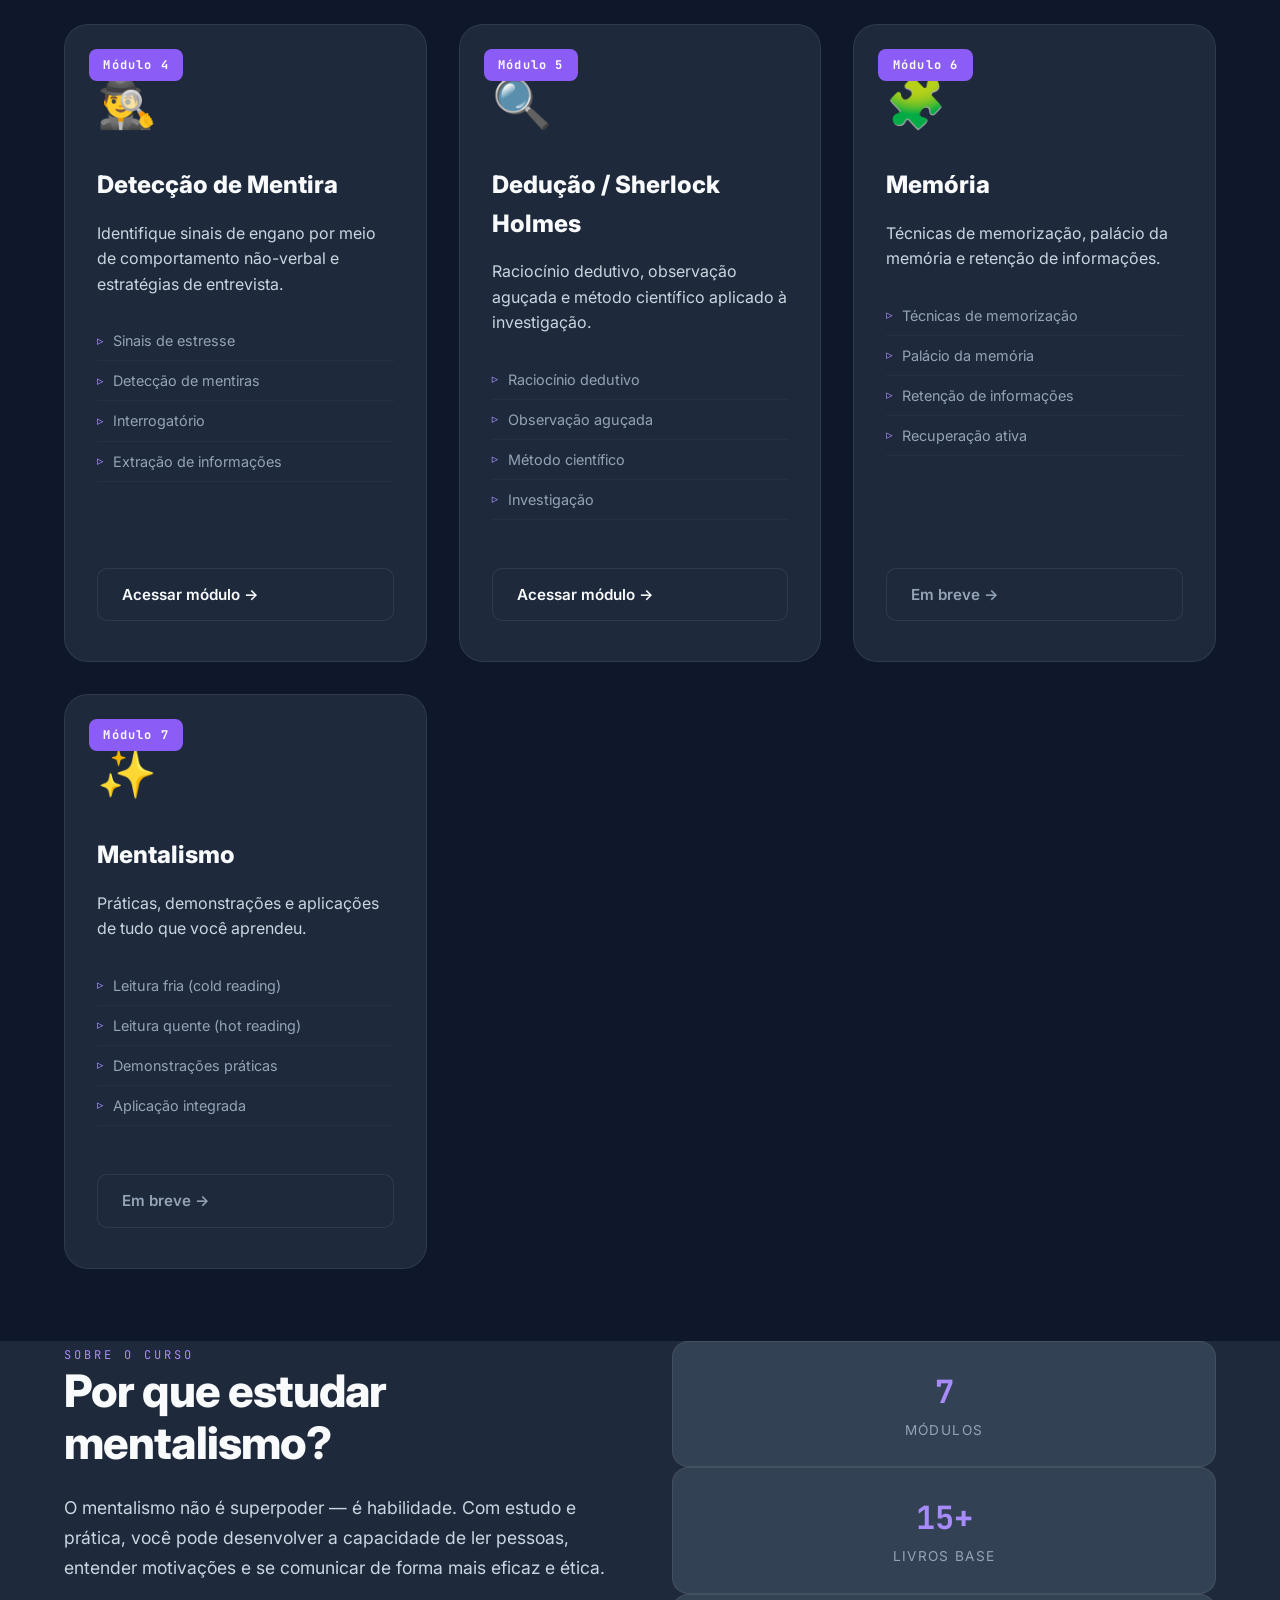
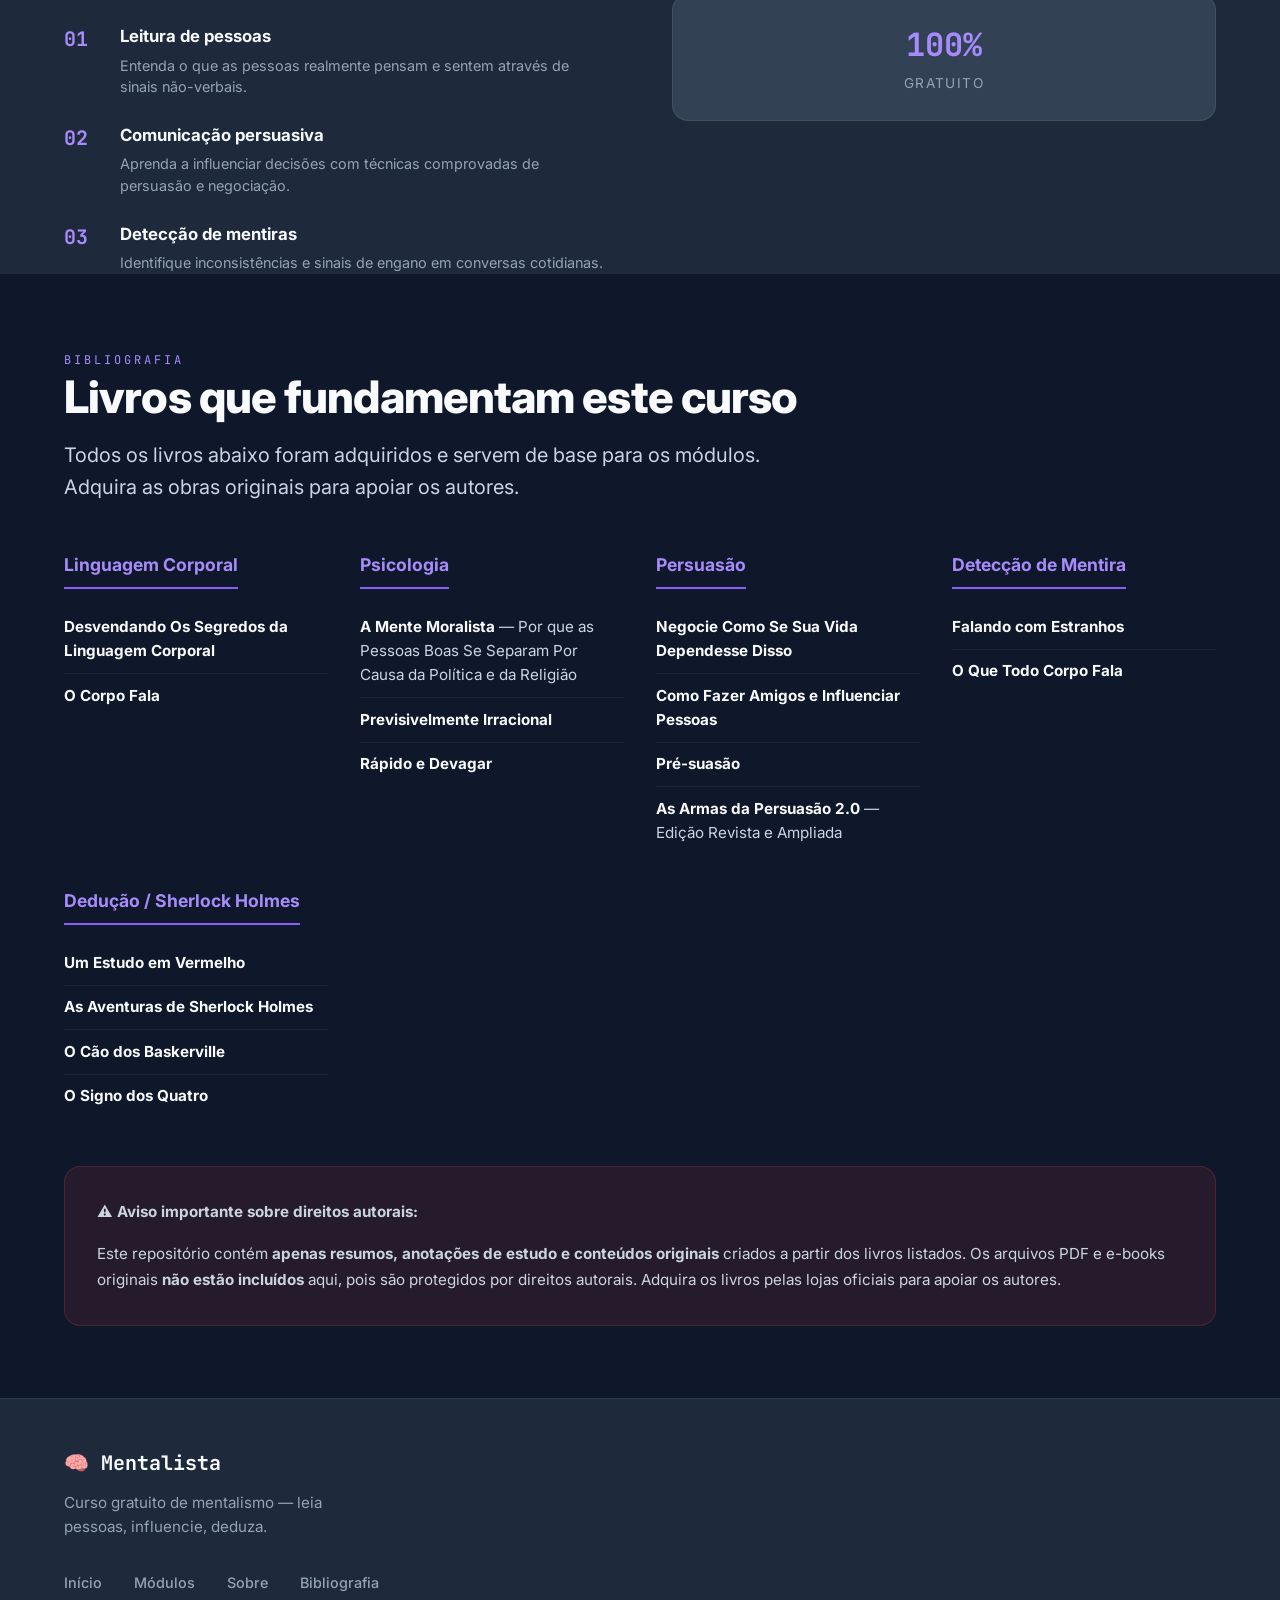
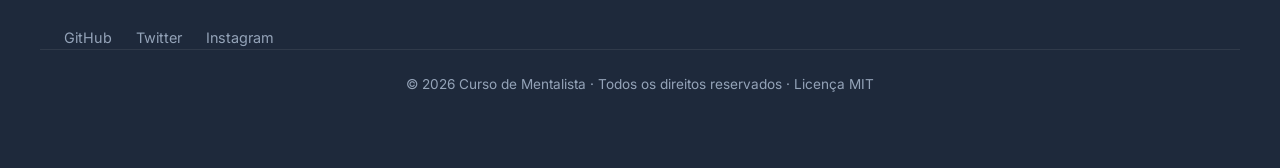
==== commit 8f3593ca: "feat: criar curso completo de Mentalista - Site com 7 módulos: linguagem corporal, psicologia, persu" ====
--- a/index.html
+++ b/index.html
@@ -3,126 +3,341 @@
 <head>
   <meta charset="UTF-8" />
   <meta name="viewport" content="width=device-width, initial-scale=1.0" />
-  <title>Stronger Cast — Podcast</title>
-  <meta name="description" content="Stronger Cast: conversas de fé, fortaleza e expectativa pra essa geração. Assista e ouça os episódios aqui, no YouTube ou no Spotify." />
-
-  <meta property="og:type" content="website" />
-  <meta property="og:title" content="Stronger Cast — Podcast" />
-  <meta property="og:description" content="Conversas de fé, fortaleza e expectativa pra essa geração." />
-  <meta property="og:image" content="assets/logo.png" />
-  <meta name="theme-color" content="#141414" />
+  <title>Curso de Mentalista | Aprenda a ler pessoas e influenciar</title>
+  <meta name="description" content="Curso completo e gratuito de mentalismo: linguagem corporal, psicologia, persuasão, detecção de mentira, dedução, memória e mentalismo." />
+  <meta name="theme-color" content="#0f172a" />
 
   <link rel="preconnect" href="https://fonts.googleapis.com" />
   <link rel="preconnect" href="https://fonts.gstatic.com" crossorigin />
-  <link href="https://fonts.googleapis.com/css2?family=Noto+Sans:wght@400;500;600;700;800;900&family=Noto+Sans+Mono:wght@400;500&display=swap" rel="stylesheet" />
-  <link rel="icon" type="image/png" href="assets/logo.png" />
-  <link rel="stylesheet" href="style.css" />
+  <link href="https://fonts.googleapis.com/css2?family=Inter:wght@300;400;500;600;700;800&family=JetBrains+Mono:wght@400;500&display=swap" rel="stylesheet" />
+  <link rel="stylesheet" href="css/style.css" />
 </head>
 <body>
-  <header class="topo">
-    <a class="topo__marca" href="#topo">
-      <img src="assets/logo.png" alt="Stronger Cast" />
-    </a>
-    <nav class="topo__nav">
-      <a href="app/strongercast.apk" download>Android</a>
-      <a href="app-web/">App web</a>
-    </nav>
+  <!-- NAVEGAÇÃO -->
+  <nav class="navbar" id="navbar">
+    <div class="nav-container">
+      <a href="#" class="nav-logo">🧠 Mentalista</a>
+      <div class="nav-links">
+        <a href="#home" class="nav-link active">Início</a>
+        <a href="#modulos" class="nav-link">Módulos</a>
+        <a href="#sobre" class="nav-link">Sobre</a>
+        <a href="#livros" class="nav-link">Bibliografia</a>
+      </div>
+      <button class="nav-toggle" id="nav-toggle">
+        <span></span><span></span><span></span>
+      </button>
+    </div>
+  </nav>
+
+  <!-- HERO -->
+  <header class="hero" id="home">
+    <div class="hero-content">
+      <span class="hero-kicker">Curso Gratuito &middot; Online</span>
+      <h1 class="hero-title">Aprenda a ser um <br /><span class="hero-highlight">Mentalista</span></h1>
+      <p class="hero-sub">
+        Domine a leitura de pessoas, a arte da persuasão,<br />
+        a detecção de mentiras e o raciocínio dedutivo.
+      </p>
+      <div class="hero-actions">
+        <a href="#modulos" class="btn btn-primary">Começar o curso</a>
+        <a href="#livros" class="btn btn-outline">Ver bibliografia</a>
+      </div>
+    </div>
+    <div class="hero-visual">
+      <div class="floating-card card-1">
+        <div class="card-icon">👁️</div>
+        <h3>Linguagem Corporal</h3>
+        <p>Leia o que não é dito</p>
+      </div>
+      <div class="floating-card card-2">
+        <div class="card-icon">🧠</div>
+        <h3>Psicologia</h3>
+        <p>Entenda a mente humana</p>
+      </div>
+      <div class="floating-card card-3">
+        <div class="card-icon">💬</div>
+        <h3>Persuasão</h3>
+        <p>Influencie com ética</p>
+      </div>
+    </div>
   </header>
 
-  <main id="topo">
-    <!-- HERO -->
-    <section class="hero">
-      <div class="hero__marca">
-        <video
-          class="hero__video"
-          src="assets/hero-loop.mp4"
-          poster="assets/logo.png"
-          autoplay
-          muted
-          loop
-          playsinline
-          preload="auto"
-          aria-label="Animação do logotipo Stronger Cast"
-        ></video>
-        <noscript>
-          <img src="assets/logo.png" alt="Stronger Cast" />
-        </noscript>
-      </div>
-      <div class="hero__texto">
-        <p class="kicker">PODCAST · NOVO EPISÓDIO TODA SEMANA</p>
-        <h1 class="hero__titulo">
-          Força, fé e<br />
-          <span class="destaque">expectativa</span><br />
-          pra essa geração.
-        </h1>
-        <p class="hero__sub">
-          Conversas de verdade sobre ser firme num mundo que não para.
+  <!-- MÓDULOS -->
+  <section class="modulos" id="modulos">
+    <div class="container">
+      <div class="section-header">
+        <span class="section-kicker">Módulos do curso</span>
+        <h2 class="section-title">Tudo que você precisa saber</h2>
+        <p class="section-sub">
+          Siga a ordem sugerida ou estude os temas que mais interessam a você.
         </p>
-        <div class="hero__acoes">
-          <a class="btn btn--ouro" href="#episodios">Ver os episódios</a>
-          <a class="btn btn--linha" href="#quem-somos">Quem somos</a>
-        </div>
-        <p class="hero__app">
-          <a class="btn btn--linha" href="app/strongercast.apk" download>
-            📲 Baixar o app (Android)
-          </a>
-          <span class="hero__app-nota">Instale direto pelo celular —7 MB.</span>
+      </div>
+
+      <div class="modulos-grid">
+        <!-- Módulo 1: Linguagem Corporal -->
+        <article class="modulo-card modulo-1">
+          <div class="modulo-badge">Módulo 1</div>
+          <div class="modulo-icon">👁️</div>
+          <h3 class="modulo-title">Linguagem Corporal</h3>
+          <p class="modulo-desc">
+            Aprenda a interpretar postura, gestos, expressões faciais e espaço pessoal para entender emoções e intenções.
+          </p>
+          <ul class="modulo-topicos">
+            <li>Sinais não-verbais</li>
+            <li>Microexpressões</li>
+            <li>Postura e gestos</li>
+            <li>Espaço pessoal (proxêmica)</li>
+          </ul>
+          <a href="modulos/linguagem-corporal.html" class="btn-modulo">Acessar módulo &rarr;</a>
+        </article>
+
+        <!-- Módulo 2: Psicologia -->
+        <article class="modulo-card modulo-2">
+          <div class="modulo-badge">Módulo 2</div>
+          <div class="modulo-icon">🧠</div>
+          <h3 class="modulo-title">Psicologia</h3>
+          <p class="modulo-desc">
+            Compreenda o comportamento humano, vieses cognitivos e os dois sistemas de pensamento.
+          </p>
+          <ul class="modulo-topicos">
+            <li>Vieses cognitivos</li>
+            <li>Tomada de decisão</li>
+            <li>Psicologia moral</li>
+            <li>Sistema 1 e Sistema 2</li>
+          </ul>
+          <a href="modulos/psicologia.html" class="btn-modulo">Acessar módulo &rarr;</a>
+        </article>
+
+        <!-- Módulo 3: Persuasão -->
+        <article class="modulo-card modulo-3">
+          <div class="modulo-badge">Módulo 3</div>
+          <div class="modulo-icon">💬</div>
+          <h3 class="modulo-title">Persuasão</h3>
+          <p class="modulo-desc">
+            Técnicas de influência, negociação e preparação do público antes de fazer um pedido.
+          </p>
+          <ul class="modulo-topicos">
+            <li>Princípios de persuasão</li>
+            <li>Negociação</li>
+            <li>Pré-suasão</li>
+            <li>Influência ética</li>
+          </ul>
+          <a href="modulos/persuasao.html" class="btn-modulo">Acessar módulo &rarr;</a>
+        </article>
+
+        <!-- Módulo 4: Detecção de Mentira -->
+        <article class="modulo-card modulo-4">
+          <div class="modulo-badge">Módulo 4</div>
+          <div class="modulo-icon">🕵️‍♂️</div>
+          <h3 class="modulo-title">Detecção de Mentira</h3>
+          <p class="modulo-desc">
+            Identifique sinais de engano por meio de comportamento não-verbal e estratégias de entrevista.
+          </p>
+          <ul class="modulo-topicos">
+            <li>Sinais de estresse</li>
+            <li>Detecção de mentiras</li>
+            <li>Interrogatório</li>
+            <li>Extração de informações</li>
+          </ul>
+          <a href="modulos/deteccao-mentira.html" class="btn-modulo">Acessar módulo &rarr;</a>
+        </article>
+
+        <!-- Módulo 5: Dedução -->
+        <article class="modulo-card modulo-5">
+          <div class="modulo-badge">Módulo 5</div>
+          <div class="modulo-icon">🔍</div>
+          <h3 class="modulo-title">Dedução / Sherlock Holmes</h3>
+          <p class="modulo-desc">
+            Raciocínio dedutivo, observação aguçada e método científico aplicado à investigação.
+          </p>
+          <ul class="modulo-topicos">
+            <li>Raciocínio dedutivo</li>
+            <li>Observação aguçada</li>
+            <li>Método científico</li>
+            <li>Investigação</li>
+          </ul>
+          <a href="modulos/deducao.html" class="btn-modulo">Acessar módulo &rarr;</a>
+        </article>
+
+        <!-- Módulo 6: Memória -->
+        <article class="modulo-card modulo-6">
+          <div class="modulo-badge">Módulo 6</div>
+          <div class="modulo-icon">🧩</div>
+          <h3 class="modulo-title">Memória</h3>
+          <p class="modulo-desc">
+            Técnicas de memorização, palácio da memória e retenção de informações.
+          </p>
+          <ul class="modulo-topicos">
+            <li>Técnicas de memorização</li>
+            <li>Palácio da memória</li>
+            <li>Retenção de informações</li>
+            <li>Recuperação ativa</li>
+          </ul>
+          <a href="#" class="btn-modulo btn-disabled">Em breve &rarr;</a>
+        </article>
+
+        <!-- Módulo 7: Mentalismo -->
+        <article class="modulo-card modulo-7">
+          <div class="modulo-badge">Módulo 7</div>
+          <div class="modulo-icon">✨</div>
+          <h3 class="modulo-title">Mentalismo</h3>
+          <p class="modulo-desc">
+            Práticas, demonstrações e aplicações de tudo que você aprendeu.
+          </p>
+          <ul class="modulo-topicos">
+            <li>Leitura fria (cold reading)</li>
+            <li>Leitura quente (hot reading)</li>
+            <li>Demonstrações práticas</li>
+            <li>Aplicação integrada</li>
+          </ul>
+          <a href="#" class="btn-modulo btn-disabled">Em breve &rarr;</a>
+        </article>
+      </div>
+    </div>
+  </section>
+
+  <!-- SOBRE -->
+  <section class="sobre" id="sobre">
+    <div class="container sobre-grid">
+      <div class="sobre-texto">
+        <span class="section-kicker">Sobre o curso</span>
+        <h2 class="section-title">Por que estudar mentalismo?</h2>
+        <p class="sobre-desc">
+          O mentalismo não é superpoder — é habilidade. Com estudo e prática,
+          você pode desenvolver a capacidade de ler pessoas, entender motivações
+          e se comunicar de forma mais eficaz e ética.
         </p>
-      </div>
-    </section>
-
-    <!-- QUEM SOMOS -->
-    <section id="quem-somos" class="quem">
-      <p class="kicker">QUEM SOMOS</p>
-      <h2 class="secao__titulo">
-        O Stronger Cast foi criado <br />
-        <span class="destaque">PENSANDO em VOCÊ.</span>
-      </h2>
-      <div class="quem__texto">
+        <div class="sobre-lista">
+          <div class="sobre-item">
+            <span class="sobre-num">01</span>
+            <div>
+              <strong>Leitura de pessoas</strong>
+              <p>Entenda o que as pessoas realmente pensam e sentem através de sinais não-verbais.</p>
+            </div>
+          </div>
+          <div class="sobre-item">
+            <span class="sobre-num">02</span>
+            <div>
+              <strong>Comunicação persuasiva</strong>
+              <p>Aprenda a influenciar decisões com técnicas comprovadas de persuasão e negociação.</p>
+            </div>
+          </div>
+          <div class="sobre-item">
+            <span class="sobre-num">03</span>
+            <div>
+              <strong>Detecção de mentiras</strong>
+              <p>Identifique inconsistências e sinais de engano em conversas cotidianas.</p>
+            </div>
+          </div>
+        </div>
+      </div>
+      <div class="sobre-visual">
+        <div class="stat-card">
+          <span class="stat-number">7</span>
+          <span class="stat-label">módulos</span>
+        </div>
+        <div class="stat-card">
+          <span class="stat-number">15+</span>
+          <span class="stat-label">livros base</span>
+        </div>
+        <div class="stat-card">
+          <span class="stat-number">100%</span>
+          <span class="stat-label">gratuito</span>
+        </div>
+      </div>
+    </div>
+  </section>
+
+  <!-- BIBLIOGRAFIA -->
+  <section class="livros" id="livros">
+    <div class="container">
+      <div class="section-header">
+        <span class="section-kicker">Bibliografia</span>
+        <h2 class="section-title">Livros que fundamentam este curso</h2>
+        <p class="section-sub">
+          Todos os livros abaixo foram adquiridos e servem de base para os módulos.
+          Adquira as obras originais para apoiar os autores.
+        </p>
+      </div>
+
+      <div class="livros-grid">
+        <div class="livro-coluna">
+          <h3 class="livro-coluna-titulo">Linguagem Corporal</h3>
+          <ul class="livro-lista">
+            <li><strong>Desvendando Os Segredos da Linguagem Corporal</strong></li>
+            <li><strong>O Corpo Fala</strong></li>
+          </ul>
+        </div>
+        <div class="livro-coluna">
+          <h3 class="livro-coluna-titulo">Psicologia</h3>
+          <ul class="livro-lista">
+            <li><strong>A Mente Moralista</strong> — Por que as Pessoas Boas Se Separam Por Causa da Política e da Religião</li>
+            <li><strong>Previsivelmente Irracional</strong></li>
+            <li><strong>Rápido e Devagar</strong></li>
+          </ul>
+        </div>
+        <div class="livro-coluna">
+          <h3 class="livro-coluna-titulo">Persuasão</h3>
+          <ul class="livro-lista">
+            <li><strong>Negocie Como Se Sua Vida Dependesse Disso</strong></li>
+            <li><strong>Como Fazer Amigos e Influenciar Pessoas</strong></li>
+            <li><strong>Pré-suasão</strong></li>
+            <li><strong>As Armas da Persuasão 2.0</strong> — Edição Revista e Ampliada</li>
+          </ul>
+        </div>
+        <div class="livro-coluna">
+          <h3 class="livro-coluna-titulo">Detecção de Mentira</h3>
+          <ul class="livro-lista">
+            <li><strong>Falando com Estranhos</strong></li>
+            <li><strong>O Que Todo Corpo Fala</strong></li>
+          </ul>
+        </div>
+        <div class="livro-coluna">
+          <h3 class="livro-coluna-titulo">Dedução / Sherlock Holmes</h3>
+          <ul class="livro-lista">
+            <li><strong>Um Estudo em Vermelho</strong></li>
+            <li><strong>As Aventuras de Sherlock Holmes</strong></li>
+            <li><strong>O Cão dos Baskerville</strong></li>
+            <li><strong>O Signo dos Quatro</strong></li>
+          </ul>
+        </div>
+      </div>
+
+      <div class="aviso-direitos">
+        <p><strong>⚠️ Aviso importante sobre direitos autorais:</strong></p>
         <p>
-          O Stronger Cast é um podcast <strong>pensado</strong> pra essa geração. Aqui a gente
-          bate um papo honesto sobre fé, decisões, relacionamentos, futuro e
-          tudo que a gente enfrenta quando tenta ser firme num mundo que puxa
-          pra baixo.
+          Este repositório contém <strong>apenas resumos, anotações de estudo e conteúdos originais</strong>
+          criados a partir dos livros listados. Os arquivos PDF e e-books originais <strong>não estão incluídos</strong>
+          aqui, pois são protegidos por direitos autorais. Adquira os livros pelas lojas oficiais para apoiar os autores.
         </p>
-        <p>
-          O intuito é simples: <strong>renovar</strong>. Cada episódio é uma
-          conversa que termina com alguma reflexão — com convidados que vivem
-          realidade diferentes e trazem experiências de verdade, sem papo furado.
-        </p>
-        <p>
-          É pra você que está no meio da corrida, com dúvidas, sonhos e
-          aquela sensação de que dá pra ser mais. Bem-vindo ao time.
-        </p>
-      </div>
-    </section>
-
-    <!-- EPISÓDIOS -->
-    <section id="episodios" class="eps">
-      <p class="kicker">EPISÓDIOS</p>
-      <h2 class="secao__titulo">
-        Assista e ouça <span class="destaque">aqui mesmo</span>,<br />
-        ou siga pro canal.
-      </h2>
-      <div id="lista-eps" class="eps__lista">
-        <!-- preenchido por app.js a partir de episodios.js -->
-      </div>
-    </section>
-  </main>
-
+      </div>
+    </div>
+  </section>
+
+  <!-- RODAPÉ -->
   <footer class="rodape">
-    <div class="rodape__marca">
-      <img src="assets/logo.png" alt="Stronger Cast" />
-      <p>Força, fé e expectativa pra essa geração.</p>
-    </div>
-    <nav class="rodape__links" id="rodape-links">
-      <!-- preenchido por app.js -->
-    </nav>
-    <p class="rodape__nota">© <span id="ano"></span> Stronger Cast · Todos os direitos reservados</p>
+    <div class="container rodape-content">
+      <div class="rodape-marca">
+        <a href="#" class="nav-logo">🧠 Mentalista</a>
+        <p>Curso gratuito de mentalismo — leia pessoas, influencie, deduza.</p>
+      </div>
+      <div class="rodape-links">
+        <a href="#home">Início</a>
+        <a href="#modulos">Módulos</a>
+        <a href="#sobre">Sobre</a>
+        <a href="#livros">Bibliografia</a>
+      </div>
+      <div class="rodape-social">
+        <a href="#" aria-label="GitHub">GitHub</a>
+        <a href="#" aria-label="Twitter">Twitter</a>
+        <a href="#" aria-label="Instagram">Instagram</a>
+      </div>
+    </div>
+    <div class="rodape-bottom">
+      <p>© <span id="ano"></span> Curso de Mentalista · Todos os direitos reservados · Licença MIT</p>
+    </div>
   </footer>
 
-  <script src="supabase-config.js"></script>
-  <script src="episodios.js"></script>
-  <script src="app.js"></script>
+  <script src="js/app.js"></script>
 </body>
-</html>
+</html>
--- a/css/style.css
+++ b/css/style.css
@@ -0,0 +1,688 @@
+/* ============================================================
+   Curso de Mentalista — Site
+   Identidade: escuro #0f172a, roxo #8b5cf6, azul #3b82f6, branco.
+   Tipografia: Inter (texto) — JetBrains Mono (código/destaques)
+   ============================================================ */
+
+:root {
+  --fundo: #0f172a;
+  --fundo-alt: #1e293b;
+  --fundo-card: #334155;
+  --texto: #f8fafc;
+  --texto-sec: #cbd5e1;
+  --texto-muted: #94a3b8;
+  --primaria: #8b5cf6;
+  --primaria-claro: #a78bfa;
+  --secundaria: #3b82f6;
+  --destaque: #22d3ee;
+  --borda: rgba(255, 255, 255, 0.08);
+  --max: 1200px;
+  --transicao: 0.3s ease;
+}
+
+* { margin: 0; padding: 0; box-sizing: border-box; }
+
+html { scroll-behavior: smooth; }
+
+body {
+  font-family: "Inter", system-ui, sans-serif;
+  background: var(--fundo);
+  color: var(--texto);
+  line-height: 1.6;
+  -webkit-font-smoothing: antialiased;
+}
+
+img { max-width: 100%; display: block; }
+a { color: inherit; text-decoration: none; }
+
+.container { max-width: var(--max); margin: 0 auto; padding: 0 1.5rem; }
+
+/* ---------- utilitários ---------- */
+.section-kicker {
+  font-family: "JetBrains Mono", monospace;
+  font-size: 0.75rem;
+  letter-spacing: 0.25em;
+  text-transform: uppercase;
+  color: var(--primaria-claro);
+  margin-bottom: 1rem;
+}
+
+.section-title {
+  font-size: clamp(1.8rem, 4vw, 2.8rem);
+  font-weight: 800;
+  line-height: 1.15;
+  letter-spacing: -0.02em;
+  margin-bottom: 1rem;
+}
+
+.section-sub {
+  font-size: clamp(1rem, 2vw, 1.25rem);
+  color: var(--texto-sec);
+  max-width: 48rem;
+  margin-bottom: 3rem;
+}
+
+/* ---------- navbar ---------- */
+.navbar {
+  position: sticky;
+  top: 0;
+  z-index: 100;
+  background: rgba(15, 23, 42, 0.8);
+  backdrop-filter: blur(12px);
+  border-bottom: 1px solid var(--borda);
+}
+
+.nav-container {
+  max-width: var(--max);
+  margin: 0 auto;
+  padding: 0 1.5rem;
+  display: flex;
+  align-items: center;
+  justify-content: space-between;
+  height: 4.5rem;
+}
+
+.nav-logo {
+  font-family: "JetBrains Mono", monospace;
+  font-weight: 700;
+  font-size: 1.25rem;
+  color: var(--texto);
+  display: flex;
+  align-items: center;
+  gap: 0.5rem;
+}
+
+.nav-links {
+  display: flex;
+  gap: 2.5rem;
+  align-items: center;
+}
+
+.nav-link {
+  font-size: 0.95rem;
+  font-weight: 500;
+  color: var(--texto-sec);
+  transition: color var(--transicao);
+}
+
+.nav-link:hover,
+.nav-link.active {
+  color: var(--primaria-claro);
+}
+
+.nav-toggle {
+  display: none;
+  flex-direction: column;
+  gap: 5px;
+  background: none;
+  border: none;
+  cursor: pointer;
+}
+
+.nav-toggle span {
+  display: block;
+  width: 24px;
+  height: 2px;
+  background: var(--texto);
+  transition: var(--transicao);
+}
+
+/* ---------- hero ---------- */
+.hero {
+  max-width: var(--max);
+  margin: 0 auto;
+  padding: clamp(4rem, 10vh, 8rem) 1.5rem clamp(6rem, 12vh, 10rem);
+  display: grid;
+  grid-template-columns: 1fr 1fr;
+  gap: clamp(3rem, 8vw, 6rem);
+  align-items: center;
+  position: relative;
+  overflow: hidden;
+}
+
+.hero::before {
+  content: "";
+  position: absolute;
+  top: -50%;
+  right: -10%;
+  width: 600px;
+  height: 600px;
+  background: radial-gradient(circle, rgba(139, 92, 246, 0.15), transparent 70%);
+  z-index: 0;
+}
+
+.hero-content {
+  position: relative;
+  z-index: 1;
+}
+
+.hero-kicker {
+  font-family: "JetBrains Mono", monospace;
+  font-size: 0.8rem;
+  letter-spacing: 0.25em;
+  text-transform: uppercase;
+  color: var(--primaria-claro);
+  margin-bottom: 1.5rem;
+  display: block;
+}
+
+.hero-title {
+  font-size: clamp(2.5rem, 5vw, 4rem);
+  font-weight: 800;
+  line-height: 1.1;
+  letter-spacing: -0.03em;
+  margin-bottom: 1.5rem;
+}
+
+.hero-highlight {
+  color: var(--primaria-claro);
+  background: linear-gradient(135deg, var(--primaria-claro), var(--destaque));
+  -webkit-background-clip: text;
+  -webkit-text-fill-color: transparent;
+  background-clip: text;
+}
+
+.hero-sub {
+  font-size: clamp(1rem, 2vw, 1.25rem);
+  color: var(--texto-sec);
+  max-width: 34rem;
+  margin-bottom: 2.5rem;
+  line-height: 1.7;
+}
+
+.hero-actions {
+  display: flex;
+  gap: 1rem;
+  flex-wrap: wrap;
+}
+
+/* Hero visual cards */
+.hero-visual {
+  position: relative;
+  z-index: 1;
+  display: flex;
+  gap: 1.5rem;
+  flex-wrap: wrap;
+  justify-content: center;
+}
+
+.floating-card {
+  background: var(--fundo-alt);
+  border: 1px solid var(--borda);
+  border-radius: 20px;
+  padding: 2rem;
+  width: 240px;
+  position: relative;
+  transition: transform var(--transicao), border-color var(--transicao);
+}
+
+.floating-card:hover {
+  transform: translateY(-8px);
+  border-color: var(--primaria);
+}
+
+.card-1 { animation: float 6s ease-in-out infinite; }
+.card-2 { animation: float 6s ease-in-out infinite 2s; }
+.card-3 { animation: float 6s ease-in-out infinite 4s; }
+
+.card-icon {
+  font-size: 2.5rem;
+  margin-bottom: 1rem;
+  display: block;
+}
+
+.floating-card h3 {
+  font-size: 1.25rem;
+  font-weight: 700;
+  margin-bottom: 0.5rem;
+  color: var(--texto);
+}
+
+.floating-card p {
+  font-size: 0.95rem;
+  color: var(--texto-muted);
+}
+
+@keyframes float {
+  0%, 100% { transform: translateY(0); }
+  50% { transform: translateY(-20px); }
+}
+
+/* ---------- botões ---------- */
+.btn {
+  display: inline-block;
+  padding: 0.95rem 2rem;
+  border-radius: 12px;
+  font-weight: 700;
+  font-size: 0.95rem;
+  transition: all var(--transicao);
+  cursor: pointer;
+  border: none;
+}
+
+.btn-primary {
+  background: linear-gradient(135deg, var(--primaria), var(--secundaria));
+  color: white;
+  box-shadow: 0 4px 20px rgba(139, 92, 246, 0.3);
+}
+
+.btn-primary:hover {
+  transform: translateY(-3px);
+  box-shadow: 0 8px 30px rgba(139, 92, 246, 0.4);
+}
+
+.btn-outline {
+  background: transparent;
+  border: 2px solid var(--borda);
+  color: var(--texto);
+}
+
+.btn-outline:hover {
+  border-color: var(--primaria-claro);
+  color: var(--primaria-claro);
+  transform: translateY(-3px);
+}
+
+.btn-modulo {
+  display: inline-flex;
+  align-items: center;
+  gap: 0.5rem;
+  padding: 0.85rem 1.5rem;
+  background: var(--fundo-alt);
+  border: 1px solid var(--borda);
+  border-radius: 10px;
+  color: var(--texto);
+  font-weight: 600;
+  font-size: 0.95rem;
+  transition: all var(--transicao);
+  margin-top: 1rem;
+}
+
+.btn-modulo:hover {
+  background: var(--primaria);
+  border-color: var(--primaria);
+  color: white;
+  transform: translateY(-3px);
+}
+
+.btn-modulo.btn-disabled {
+  background: var(--fundo-alt);
+  border-color: var(--borda);
+  color: var(--texto-muted);
+  cursor: not-allowed;
+}
+
+.btn-modulo.btn-disabled:hover {
+  transform: none;
+  background: var(--fundo-alt);
+}
+
+/* ---------- seções ---------- */
+.secao-padding {
+  padding: clamp(3rem, 8vh, 6rem) 0;
+}
+
+/* ---------- módulos ---------- */
+.modulos {
+  padding: clamp(3rem, 8vh, 6rem) 0;
+  background: var(--fundo);
+}
+
+.modulos-grid {
+  display: grid;
+  grid-template-columns: repeat(auto-fit, minmax(280px, 1fr));
+  gap: 2rem;
+}
+
+.modulo-card {
+  background: var(--fundo-alt);
+  border: 1px solid var(--borda);
+  border-radius: 24px;
+  padding: 2.5rem 2rem;
+  position: relative;
+  overflow: hidden;
+  transition: all var(--transicao);
+  display: flex;
+  flex-direction: column;
+}
+
+.modulo-card:hover {
+  border-color: var(--primaria);
+  transform: translateY(-5px);
+  box-shadow: 0 20px 40px rgba(0, 0, 0, 0.2);
+}
+
+.modulo-badge {
+  position: absolute;
+  top: 1.5rem;
+  left: 1.5rem;
+  background: var(--primaria);
+  color: white;
+  font-family: "JetBrains Mono", monospace;
+  font-size: 0.75rem;
+  font-weight: 700;
+  padding: 0.4rem 0.9rem;
+  border-radius: 8px;
+  letter-spacing: 0.1em;
+}
+
+.modulo-icon {
+  font-size: 3rem;
+  margin-bottom: 1.5rem;
+  display: block;
+}
+
+.modulo-title {
+  font-size: 1.5rem;
+  font-weight: 800;
+  margin-bottom: 1rem;
+  color: var(--texto);
+}
+
+.modulo-desc {
+  color: var(--texto-sec);
+  font-size: 1rem;
+  margin-bottom: 1.5rem;
+  line-height: 1.6;
+}
+
+.modulo-topicos {
+  list-style: none;
+  margin-bottom: 2rem;
+  flex: 1;
+}
+
+.modulo-topicos li {
+  font-size: 0.9rem;
+  color: var(--texto-muted);
+  padding: 0.5rem 0;
+  border-bottom: 1px solid rgba(255, 255, 255, 0.03);
+  display: flex;
+  align-items: center;
+  gap: 0.6rem;
+}
+
+.modulo-topicos li::before {
+  content: "▹";
+  color: var(--primaria-claro);
+  font-size: 0.8rem;
+}
+
+/* ---------- sobre ---------- */
+.sobre {
+  background: var(--fundo-alt);
+}
+
+.sobre-grid {
+  display: grid;
+  grid-template-columns: 1fr 1fr;
+  gap: 4rem;
+  align-items: start;
+}
+
+.sobre-texto h2 {
+  margin-bottom: 1.5rem;
+}
+
+.sobre-desc {
+  color: var(--texto-sec);
+  font-size: 1.1rem;
+  margin-bottom: 2.5rem;
+  line-height: 1.7;
+}
+
+.sobre-lista {
+  display: flex;
+  flex-direction: column;
+  gap: 1.5rem;
+}
+
+.sobre-item {
+  display: flex;
+  gap: 1rem;
+}
+
+.sobre-num {
+  font-family: "JetBrains Mono", monospace;
+  font-size: 1.25rem;
+  font-weight: 700;
+  color: var(--primaria-claro);
+  min-width: 40px;
+}
+
+.sobre-item strong {
+  display: block;
+  color: var(--texto);
+  font-size: 1.05rem;
+  margin-bottom: 0.3rem;
+}
+
+.sobre-item p {
+  font-size: 0.9rem;
+  color: var(--texto-muted);
+  line-height: 1.5;
+}
+
+.stat-card {
+  background: var(--fundo-card);
+  border: 1px solid var(--borda);
+  border-radius: 16px;
+  padding: 1.5rem;
+  text-align: center;
+}
+
+.stat-number {
+  font-family: "JetBrains Mono", monospace;
+  font-size: 2rem;
+  font-weight: 700;
+  color: var(--primaria-claro);
+  display: block;
+}
+
+.stat-label {
+  font-size: 0.85rem;
+  color: var(--texto-muted);
+  text-transform: uppercase;
+  letter-spacing: 0.1em;
+}
+
+/* ---------- livros ---------- */
+.livros {
+  padding: clamp(3rem, 8vh, 6rem) 0;
+}
+
+.livros-grid {
+  display: grid;
+  grid-template-columns: repeat(auto-fit, minmax(220px, 1fr));
+  gap: 2rem;
+  margin-bottom: 3rem;
+}
+
+.livro-coluna h3 {
+  font-size: 1.1rem;
+  font-weight: 700;
+  color: var(--primaria-claro);
+  margin-bottom: 1rem;
+  border-bottom: 2px solid var(--primaria);
+  padding-bottom: 0.5rem;
+  display: inline-block;
+}
+
+.livro-lista {
+  list-style: none;
+}
+
+.livro-lista li {
+  font-size: 0.95rem;
+  color: var(--texto-sec);
+  padding: 0.6rem 0;
+  border-bottom: 1px solid rgba(255, 255, 255, 0.05);
+}
+
+.livro-lista li:last-child {
+  border-bottom: none;
+}
+
+.livro-lista strong {
+  color: var(--texto);
+}
+
+.aviso-direitos {
+  background: rgba(239, 68, 68, 0.1);
+  border: 1px solid rgba(239, 68, 68, 0.2);
+  border-radius: 16px;
+  padding: 2rem;
+  margin-top: 2rem;
+}
+
+.aviso-direitos p {
+  color: var(--texto-sec);
+  font-size: 0.95rem;
+  line-height: 1.7;
+  margin-bottom: 1rem;
+}
+
+.aviso-direitos p:last-child {
+  margin-bottom: 0;
+}
+
+/* ---------- rodapé ---------- */
+.rodape {
+  background: var(--fundo-alt);
+  border-top: 1px solid var(--borda);
+  padding: 3rem 0;
+}
+
+.rodape-content {
+  max-width: var(--max);
+  margin: 0 auto;
+  padding: 0 1.5rem;
+  display: flex;
+  flex-direction: column;
+  gap: 2rem;
+}
+
+.rodape-marca {
+  display: flex;
+  flex-direction: column;
+  gap: 0.75rem;
+}
+
+.rodape-marca p {
+  font-size: 0.95rem;
+  color: var(--texto-muted);
+  max-width: 300px;
+}
+
+.rodape-links {
+  display: flex;
+  gap: 2rem;
+  flex-wrap: wrap;
+}
+
+.rodape-links a {
+  font-size: 0.9rem;
+  font-weight: 500;
+  color: var(--texto-muted);
+  transition: color var(--transicao);
+}
+
+.rodape-links a:hover {
+  color: var(--primaria-claro);
+}
+
+.rodape-social {
+  display: flex;
+  gap: 1.5rem;
+}
+
+.rodape-social a {
+  font-size: 0.9rem;
+  color: var(--texto-muted);
+  transition: color var(--transicao);
+}
+
+.rodape-social a:hover {
+  color: var(--primaria-claro);
+}
+
+.rodape-bottom {
+  max-width: var(--max);
+  margin: 0 auto;
+  padding: 1.5rem 1.5rem;
+  border-top: 1px solid var(--borda);
+  text-align: center;
+}
+
+.rodape-bottom p {
+  font-size: 0.85rem;
+  color: var(--texto-muted);
+}
+
+/* ---------- responsivo ---------- */
+@media (max-width: 820px) {
+  .hero {
+    grid-template-columns: 1fr;
+    text-align: center;
+    padding-top: clamp(3rem, 8vh, 5rem);
+  }
+
+  .hero-sub {
+    max-width: none;
+    margin: 0 auto 2.5rem;
+  }
+
+  .hero-actions {
+    justify-content: center;
+  }
+
+  .hero-visual {
+    justify-content: center;
+    margin-top: 3rem;
+  }
+
+  .sobre-grid {
+    grid-template-columns: 1fr;
+    gap: 2.5rem;
+  }
+
+  .nav-links {
+    position: fixed;
+    inset: 0;
+    top: 4.5rem;
+    left: 0;
+    width: 100%;
+    height: auto;
+    background: var(--fundo);
+    flex-direction: column;
+    padding: 2rem;
+    gap: 1.5rem;
+    border-bottom: 1px solid var(--borda);
+    transform: translateX(100%);
+    transition: transform var(--transicao);
+  }
+
+  .nav-links.active {
+    transform: translateX(0);
+  }
+
+  .nav-toggle {
+    display: flex;
+  }
+}
+
+@media (max-width: 560px) {
+  .hero-actions {
+    flex-direction: column;
+  }
+
+  .btn {
+    width: 100%;
+    text-align: center;
+  }
+
+  .floating-card {
+    width: 100%;
+    max-width: 260px;
+  }
+}
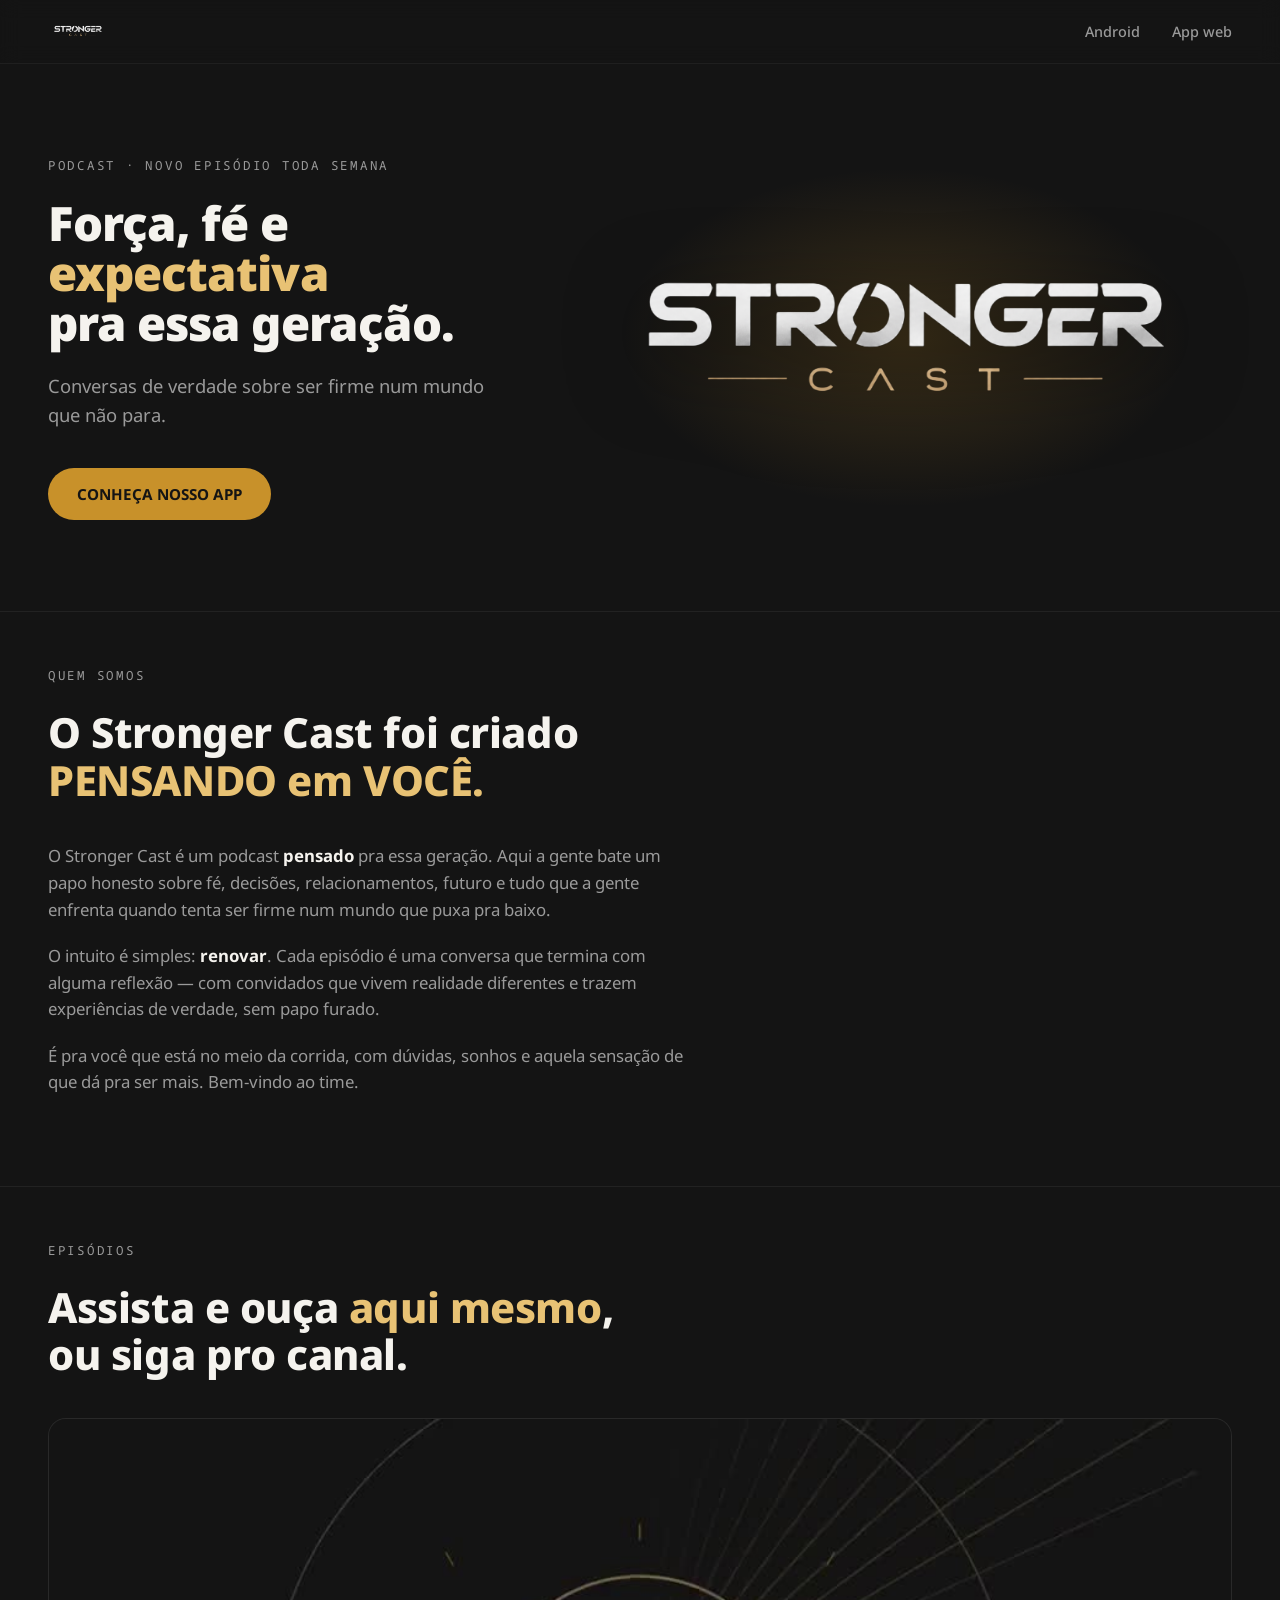
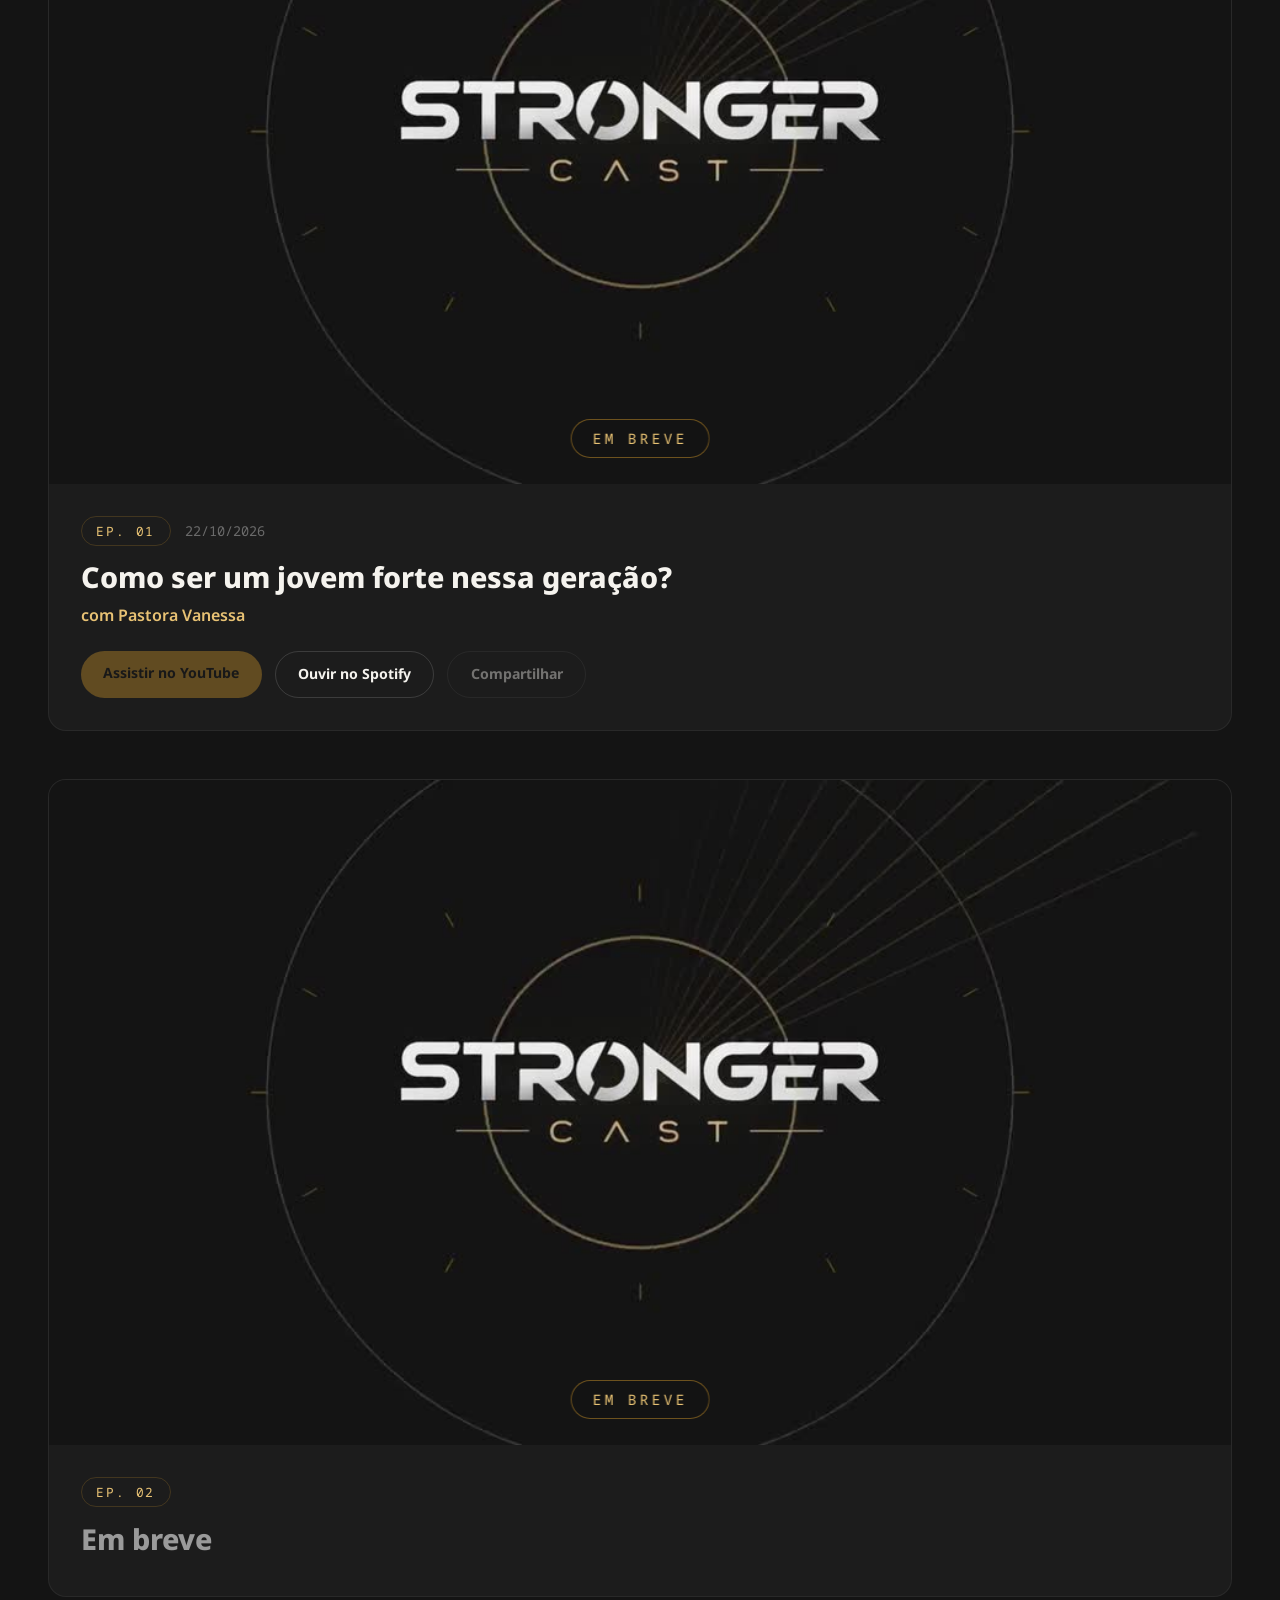
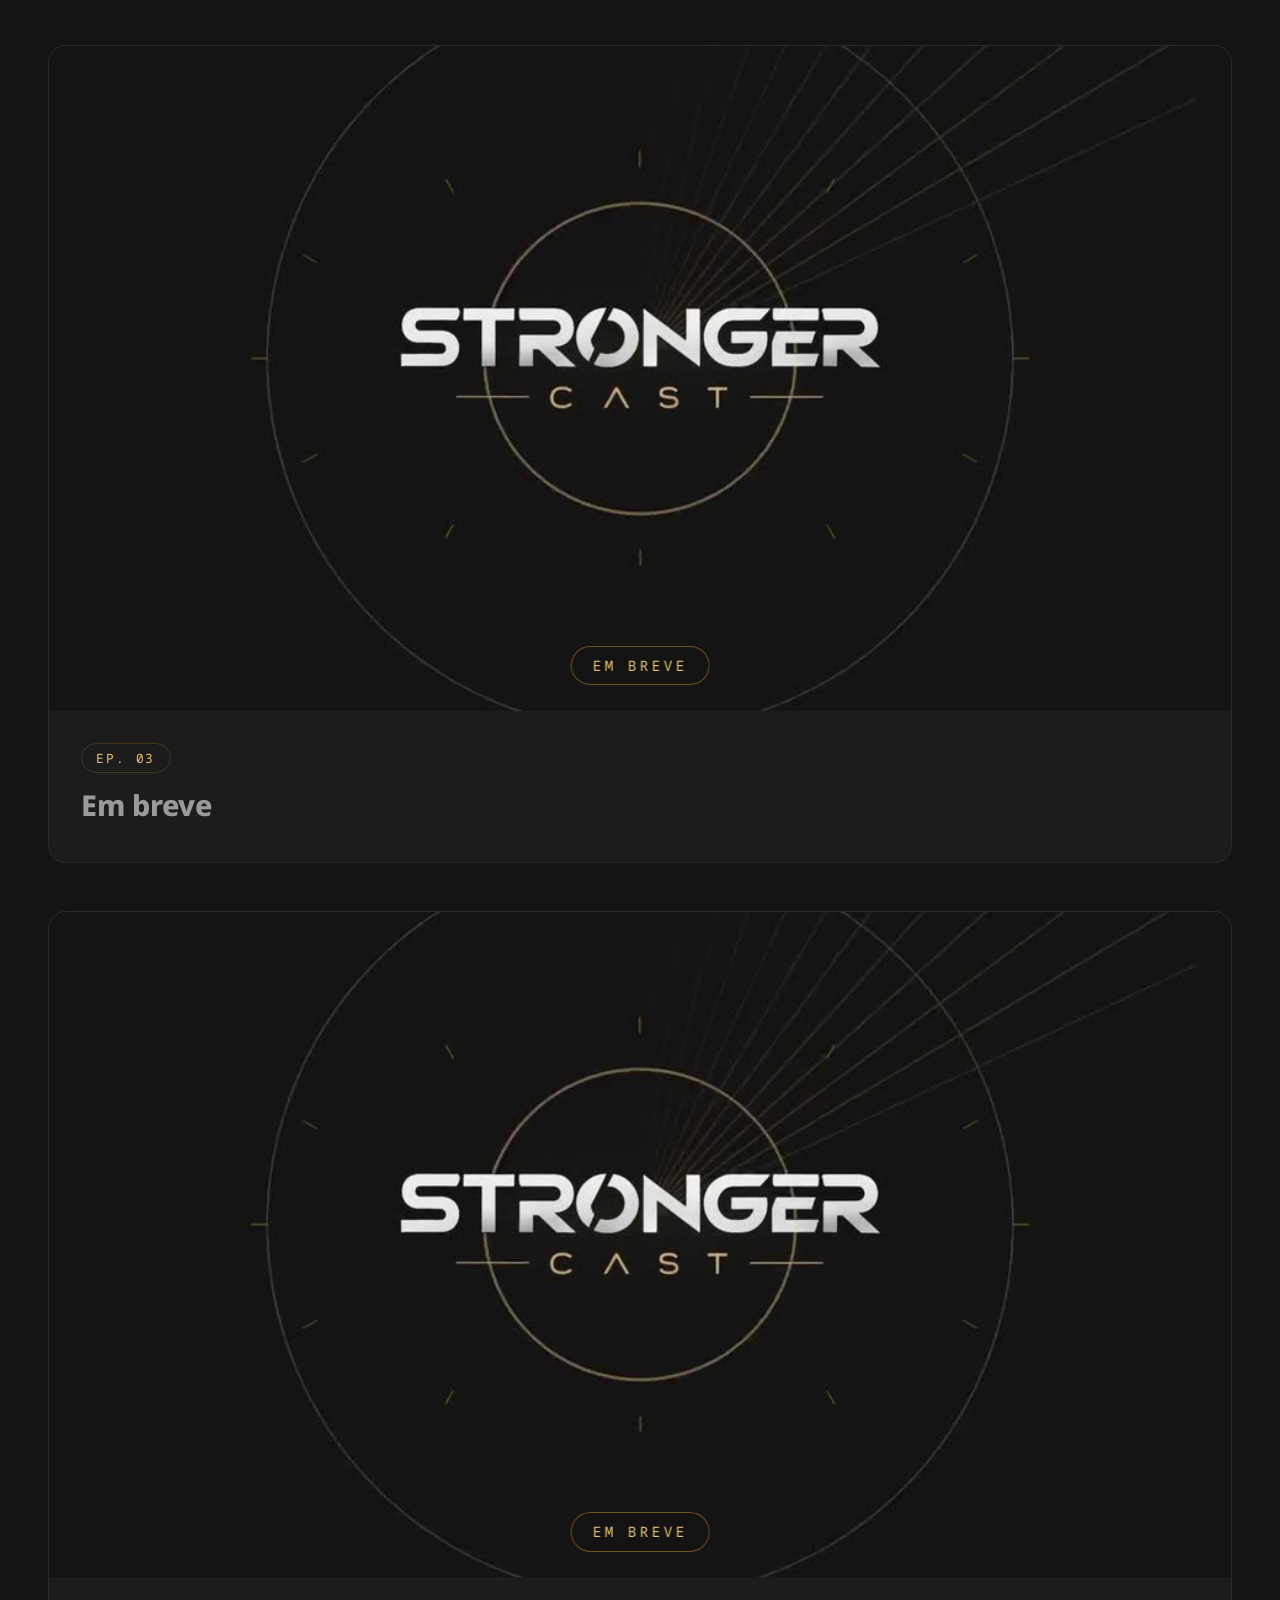
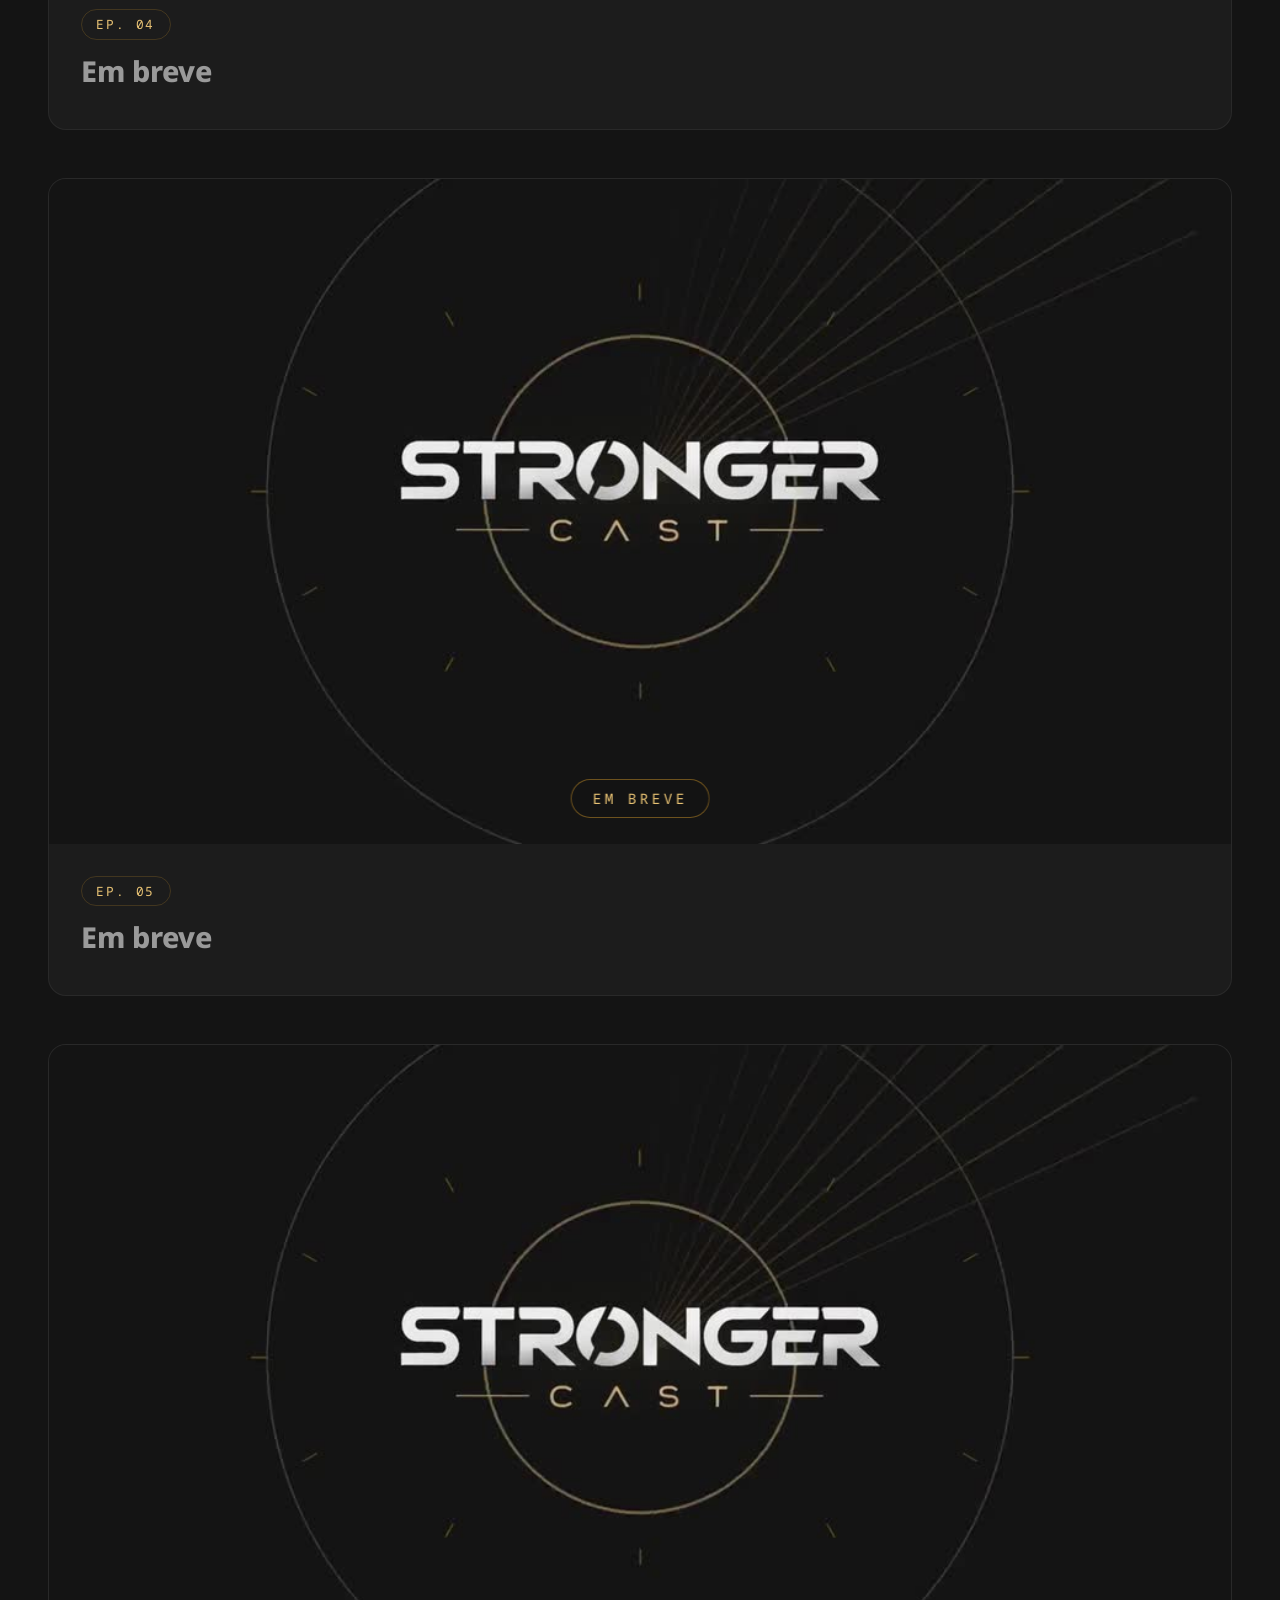
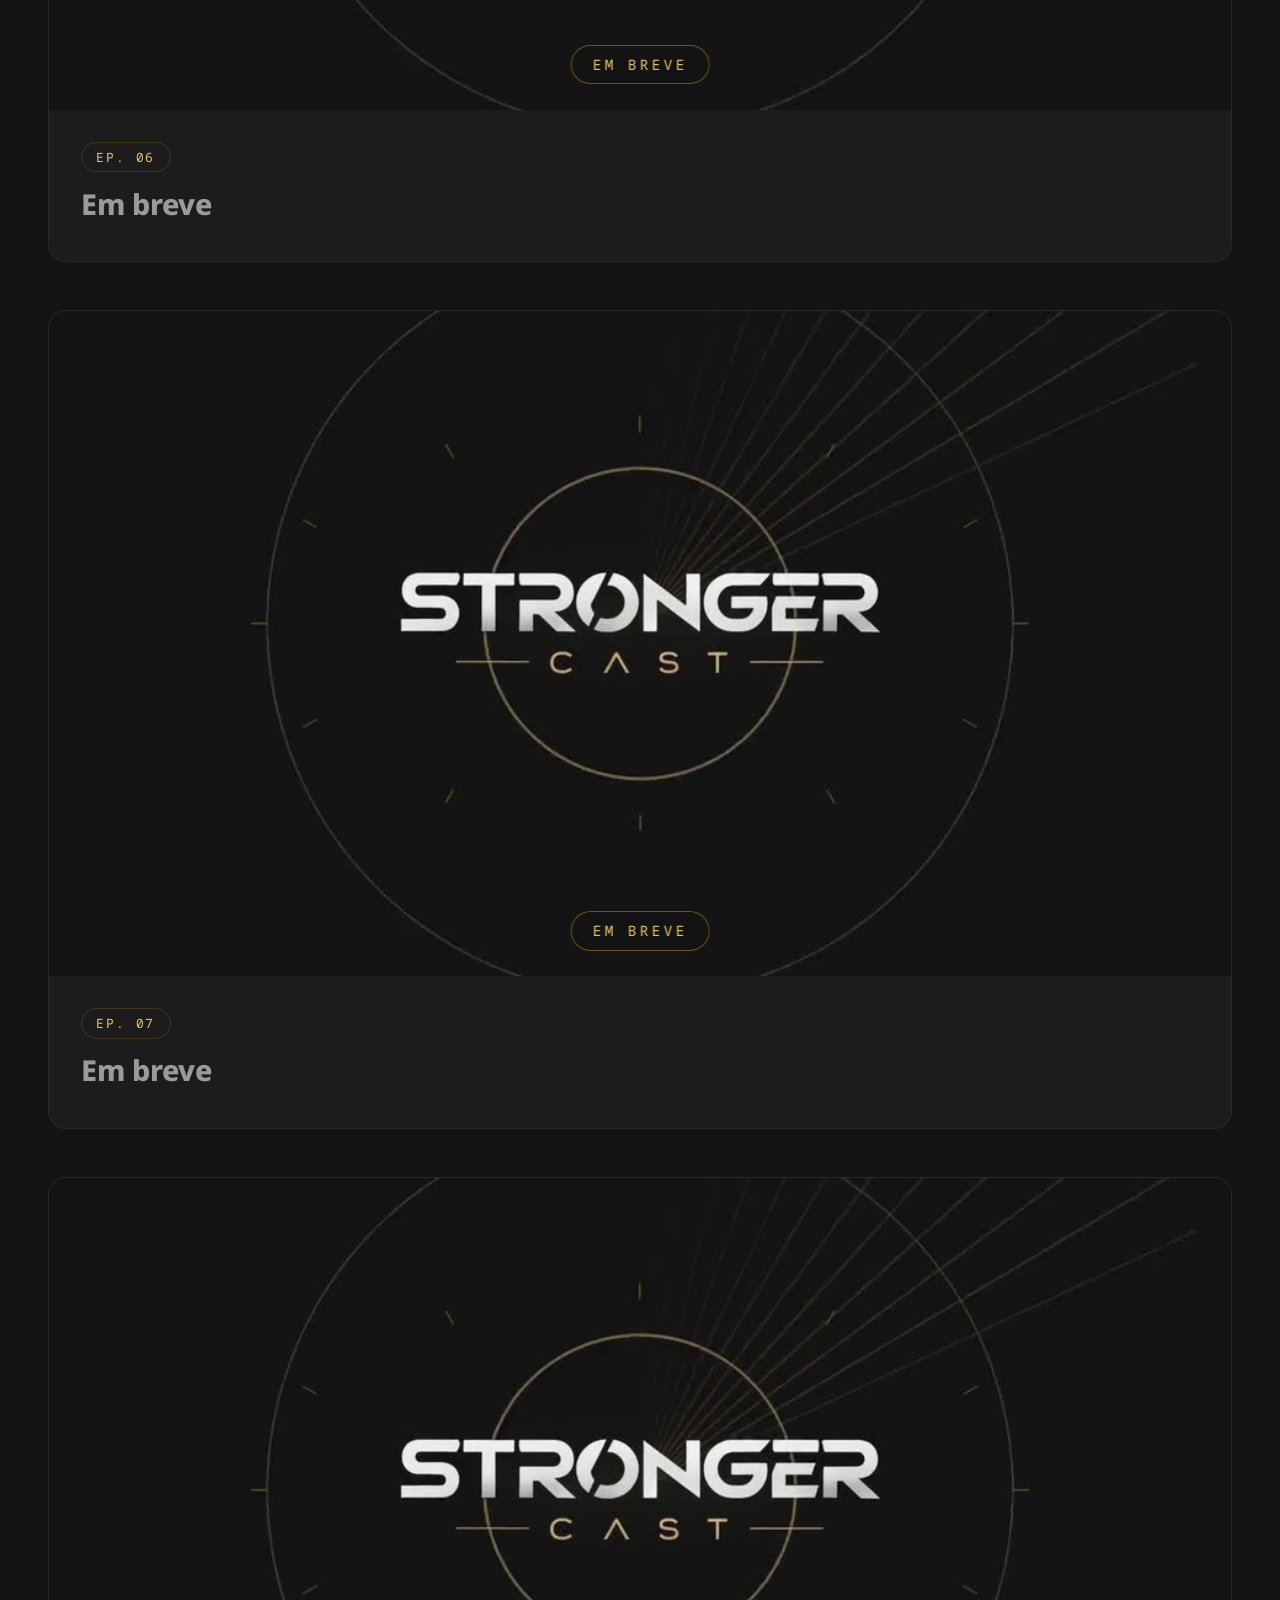
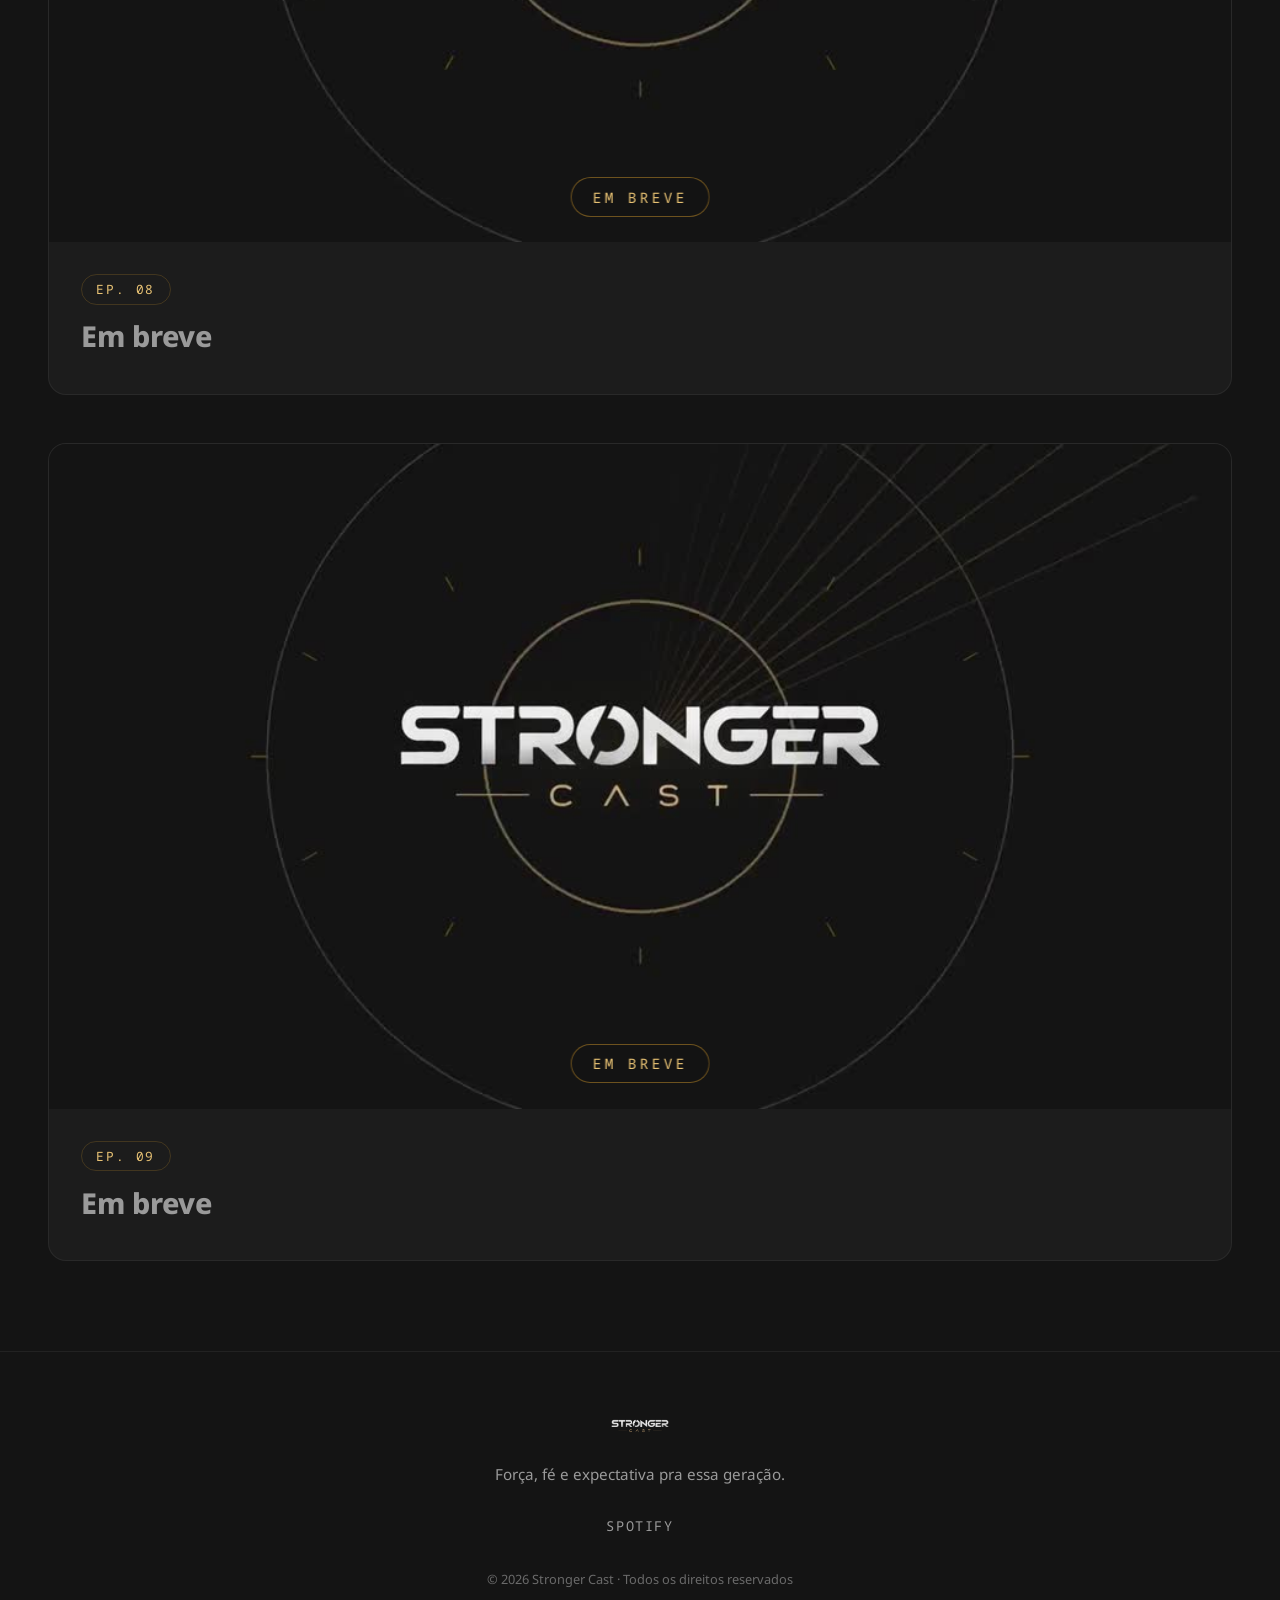
==== commit d07a0cf2: "Add files via upload" ====
--- a/index.html
+++ b/index.html
@@ -3,341 +3,120 @@
 <head>
   <meta charset="UTF-8" />
   <meta name="viewport" content="width=device-width, initial-scale=1.0" />
-  <title>Curso de Mentalista | Aprenda a ler pessoas e influenciar</title>
-  <meta name="description" content="Curso completo e gratuito de mentalismo: linguagem corporal, psicologia, persuasão, detecção de mentira, dedução, memória e mentalismo." />
-  <meta name="theme-color" content="#0f172a" />
+  <title>Stronger Cast — Podcast</title>
+  <meta name="description" content="Stronger Cast: conversas de fé, fortaleza e expectativa pra essa geração. Assista e ouça os episódios aqui, no YouTube ou no Spotify." />
+
+  <meta property="og:type" content="website" />
+  <meta property="og:title" content="Stronger Cast — Podcast" />
+  <meta property="og:description" content="Conversas de fé, fortaleza e expectativa pra essa geração." />
+  <meta property="og:image" content="assets/logo.png" />
+  <meta name="theme-color" content="#141414" />
 
   <link rel="preconnect" href="https://fonts.googleapis.com" />
   <link rel="preconnect" href="https://fonts.gstatic.com" crossorigin />
-  <link href="https://fonts.googleapis.com/css2?family=Inter:wght@300;400;500;600;700;800&family=JetBrains+Mono:wght@400;500&display=swap" rel="stylesheet" />
-  <link rel="stylesheet" href="css/style.css" />
+  <link href="https://fonts.googleapis.com/css2?family=Noto+Sans:wght@400;500;600;700;800;900&family=Noto+Sans+Mono:wght@400;500&display=swap" rel="stylesheet" />
+  <link rel="icon" type="image/png" href="assets/logo.png" />
+  <link rel="stylesheet" href="style.css" />
 </head>
 <body>
-  <!-- NAVEGAÇÃO -->
-  <nav class="navbar" id="navbar">
-    <div class="nav-container">
-      <a href="#" class="nav-logo">🧠 Mentalista</a>
-      <div class="nav-links">
-        <a href="#home" class="nav-link active">Início</a>
-        <a href="#modulos" class="nav-link">Módulos</a>
-        <a href="#sobre" class="nav-link">Sobre</a>
-        <a href="#livros" class="nav-link">Bibliografia</a>
-      </div>
-      <button class="nav-toggle" id="nav-toggle">
-        <span></span><span></span><span></span>
-      </button>
-    </div>
-  </nav>
-
-  <!-- HERO -->
-  <header class="hero" id="home">
-    <div class="hero-content">
-      <span class="hero-kicker">Curso Gratuito &middot; Online</span>
-      <h1 class="hero-title">Aprenda a ser um <br /><span class="hero-highlight">Mentalista</span></h1>
-      <p class="hero-sub">
-        Domine a leitura de pessoas, a arte da persuasão,<br />
-        a detecção de mentiras e o raciocínio dedutivo.
-      </p>
-      <div class="hero-actions">
-        <a href="#modulos" class="btn btn-primary">Começar o curso</a>
-        <a href="#livros" class="btn btn-outline">Ver bibliografia</a>
-      </div>
-    </div>
-    <div class="hero-visual">
-      <div class="floating-card card-1">
-        <div class="card-icon">👁️</div>
-        <h3>Linguagem Corporal</h3>
-        <p>Leia o que não é dito</p>
-      </div>
-      <div class="floating-card card-2">
-        <div class="card-icon">🧠</div>
-        <h3>Psicologia</h3>
-        <p>Entenda a mente humana</p>
-      </div>
-      <div class="floating-card card-3">
-        <div class="card-icon">💬</div>
-        <h3>Persuasão</h3>
-        <p>Influencie com ética</p>
-      </div>
-    </div>
+  <header class="topo">
+    <a class="topo__marca" href="#topo">
+      <img src="assets/logo.png" alt="Stronger Cast" />
+    </a>
+    <nav class="topo__nav">
+      <a href="app/strongercast.apk" download>Android</a>
+      <a href="app-web/">App web</a>
+    </nav>
   </header>
 
-  <!-- MÓDULOS -->
-  <section class="modulos" id="modulos">
-    <div class="container">
-      <div class="section-header">
-        <span class="section-kicker">Módulos do curso</span>
-        <h2 class="section-title">Tudo que você precisa saber</h2>
-        <p class="section-sub">
-          Siga a ordem sugerida ou estude os temas que mais interessam a você.
+  <main id="topo">
+    <!-- HERO -->
+    <section class="hero">
+      <div class="hero__marca">
+        <video
+          class="hero__video"
+          src="assets/hero-loop.mp4"
+          poster="assets/logo.png"
+          autoplay
+          muted
+          loop
+          playsinline
+          preload="auto"
+          aria-label="Animação do logotipo Stronger Cast"
+        ></video>
+        <noscript>
+          <img src="assets/logo.png" alt="Stronger Cast" />
+        </noscript>
+      </div>
+      <div class="hero__texto">
+        <p class="kicker">PODCAST · NOVO EPISÓDIO TODA SEMANA</p>
+        <h1 class="hero__titulo">
+          Força, fé e<br />
+          <span class="destaque">expectativa</span><br />
+          pra essa geração.
+        </h1>
+        <p class="hero__sub">
+          Conversas de verdade sobre ser firme num mundo que não para.
+        </p>
+        <div class="hero__acoes">
+          <a class="btn btn--ouro" href="stronger-cast-promo.html"><strong>CONHEÇA NOSSO APP</strong></a>
+        </div>
+        
+      </div>
+    </section>
+
+    <!-- QUEM SOMOS -->
+    <section id="quem-somos" class="quem">
+      <p class="kicker">QUEM SOMOS</p>
+      <h2 class="secao__titulo">
+        O Stronger Cast foi criado <br />
+        <span class="destaque">PENSANDO em VOCÊ.</span>
+      </h2>
+      <div class="quem__texto">
+        <p>
+          O Stronger Cast é um podcast <strong>pensado</strong> pra essa geração. Aqui a gente
+          bate um papo honesto sobre fé, decisões, relacionamentos, futuro e
+          tudo que a gente enfrenta quando tenta ser firme num mundo que puxa
+          pra baixo.
+        </p>
+        <p>
+          O intuito é simples: <strong>renovar</strong>. Cada episódio é uma
+          conversa que termina com alguma reflexão — com convidados que vivem
+          realidade diferentes e trazem experiências de verdade, sem papo furado.
+        </p>
+        <p>
+          É pra você que está no meio da corrida, com dúvidas, sonhos e
+          aquela sensação de que dá pra ser mais. Bem-vindo ao time.
         </p>
       </div>
+    </section>
 
-      <div class="modulos-grid">
-        <!-- Módulo 1: Linguagem Corporal -->
-        <article class="modulo-card modulo-1">
-          <div class="modulo-badge">Módulo 1</div>
-          <div class="modulo-icon">👁️</div>
-          <h3 class="modulo-title">Linguagem Corporal</h3>
-          <p class="modulo-desc">
-            Aprenda a interpretar postura, gestos, expressões faciais e espaço pessoal para entender emoções e intenções.
-          </p>
-          <ul class="modulo-topicos">
-            <li>Sinais não-verbais</li>
-            <li>Microexpressões</li>
-            <li>Postura e gestos</li>
-            <li>Espaço pessoal (proxêmica)</li>
-          </ul>
-          <a href="modulos/linguagem-corporal.html" class="btn-modulo">Acessar módulo &rarr;</a>
-        </article>
+    <!-- EPISÓDIOS -->
+    <section id="episodios" class="eps">
+      <p class="kicker">EPISÓDIOS</p>
+      <h2 class="secao__titulo">
+        Assista e ouça <span class="destaque">aqui mesmo</span>,<br />
+        ou siga pro canal.
+      </h2>
+      <div id="lista-eps" class="eps__lista">
+        <!-- preenchido por app.js a partir de episodios.js -->
+      </div>
+    </section>
+  </main>
 
-        <!-- Módulo 2: Psicologia -->
-        <article class="modulo-card modulo-2">
-          <div class="modulo-badge">Módulo 2</div>
-          <div class="modulo-icon">🧠</div>
-          <h3 class="modulo-title">Psicologia</h3>
-          <p class="modulo-desc">
-            Compreenda o comportamento humano, vieses cognitivos e os dois sistemas de pensamento.
-          </p>
-          <ul class="modulo-topicos">
-            <li>Vieses cognitivos</li>
-            <li>Tomada de decisão</li>
-            <li>Psicologia moral</li>
-            <li>Sistema 1 e Sistema 2</li>
-          </ul>
-          <a href="modulos/psicologia.html" class="btn-modulo">Acessar módulo &rarr;</a>
-        </article>
-
-        <!-- Módulo 3: Persuasão -->
-        <article class="modulo-card modulo-3">
-          <div class="modulo-badge">Módulo 3</div>
-          <div class="modulo-icon">💬</div>
-          <h3 class="modulo-title">Persuasão</h3>
-          <p class="modulo-desc">
-            Técnicas de influência, negociação e preparação do público antes de fazer um pedido.
-          </p>
-          <ul class="modulo-topicos">
-            <li>Princípios de persuasão</li>
-            <li>Negociação</li>
-            <li>Pré-suasão</li>
-            <li>Influência ética</li>
-          </ul>
-          <a href="modulos/persuasao.html" class="btn-modulo">Acessar módulo &rarr;</a>
-        </article>
-
-        <!-- Módulo 4: Detecção de Mentira -->
-        <article class="modulo-card modulo-4">
-          <div class="modulo-badge">Módulo 4</div>
-          <div class="modulo-icon">🕵️‍♂️</div>
-          <h3 class="modulo-title">Detecção de Mentira</h3>
-          <p class="modulo-desc">
-            Identifique sinais de engano por meio de comportamento não-verbal e estratégias de entrevista.
-          </p>
-          <ul class="modulo-topicos">
-            <li>Sinais de estresse</li>
-            <li>Detecção de mentiras</li>
-            <li>Interrogatório</li>
-            <li>Extração de informações</li>
-          </ul>
-          <a href="modulos/deteccao-mentira.html" class="btn-modulo">Acessar módulo &rarr;</a>
-        </article>
-
-        <!-- Módulo 5: Dedução -->
-        <article class="modulo-card modulo-5">
-          <div class="modulo-badge">Módulo 5</div>
-          <div class="modulo-icon">🔍</div>
-          <h3 class="modulo-title">Dedução / Sherlock Holmes</h3>
-          <p class="modulo-desc">
-            Raciocínio dedutivo, observação aguçada e método científico aplicado à investigação.
-          </p>
-          <ul class="modulo-topicos">
-            <li>Raciocínio dedutivo</li>
-            <li>Observação aguçada</li>
-            <li>Método científico</li>
-            <li>Investigação</li>
-          </ul>
-          <a href="modulos/deducao.html" class="btn-modulo">Acessar módulo &rarr;</a>
-        </article>
-
-        <!-- Módulo 6: Memória -->
-        <article class="modulo-card modulo-6">
-          <div class="modulo-badge">Módulo 6</div>
-          <div class="modulo-icon">🧩</div>
-          <h3 class="modulo-title">Memória</h3>
-          <p class="modulo-desc">
-            Técnicas de memorização, palácio da memória e retenção de informações.
-          </p>
-          <ul class="modulo-topicos">
-            <li>Técnicas de memorização</li>
-            <li>Palácio da memória</li>
-            <li>Retenção de informações</li>
-            <li>Recuperação ativa</li>
-          </ul>
-          <a href="#" class="btn-modulo btn-disabled">Em breve &rarr;</a>
-        </article>
-
-        <!-- Módulo 7: Mentalismo -->
-        <article class="modulo-card modulo-7">
-          <div class="modulo-badge">Módulo 7</div>
-          <div class="modulo-icon">✨</div>
-          <h3 class="modulo-title">Mentalismo</h3>
-          <p class="modulo-desc">
-            Práticas, demonstrações e aplicações de tudo que você aprendeu.
-          </p>
-          <ul class="modulo-topicos">
-            <li>Leitura fria (cold reading)</li>
-            <li>Leitura quente (hot reading)</li>
-            <li>Demonstrações práticas</li>
-            <li>Aplicação integrada</li>
-          </ul>
-          <a href="#" class="btn-modulo btn-disabled">Em breve &rarr;</a>
-        </article>
-      </div>
+  <footer class="rodape">
+    <div class="rodape__marca">
+      <img src="assets/logo.png" alt="Stronger Cast" />
+      <p>Força, fé e expectativa pra essa geração.</p>
     </div>
-  </section>
-
-  <!-- SOBRE -->
-  <section class="sobre" id="sobre">
-    <div class="container sobre-grid">
-      <div class="sobre-texto">
-        <span class="section-kicker">Sobre o curso</span>
-        <h2 class="section-title">Por que estudar mentalismo?</h2>
-        <p class="sobre-desc">
-          O mentalismo não é superpoder — é habilidade. Com estudo e prática,
-          você pode desenvolver a capacidade de ler pessoas, entender motivações
-          e se comunicar de forma mais eficaz e ética.
-        </p>
-        <div class="sobre-lista">
-          <div class="sobre-item">
-            <span class="sobre-num">01</span>
-            <div>
-              <strong>Leitura de pessoas</strong>
-              <p>Entenda o que as pessoas realmente pensam e sentem através de sinais não-verbais.</p>
-            </div>
-          </div>
-          <div class="sobre-item">
-            <span class="sobre-num">02</span>
-            <div>
-              <strong>Comunicação persuasiva</strong>
-              <p>Aprenda a influenciar decisões com técnicas comprovadas de persuasão e negociação.</p>
-            </div>
-          </div>
-          <div class="sobre-item">
-            <span class="sobre-num">03</span>
-            <div>
-              <strong>Detecção de mentiras</strong>
-              <p>Identifique inconsistências e sinais de engano em conversas cotidianas.</p>
-            </div>
-          </div>
-        </div>
-      </div>
-      <div class="sobre-visual">
-        <div class="stat-card">
-          <span class="stat-number">7</span>
-          <span class="stat-label">módulos</span>
-        </div>
-        <div class="stat-card">
-          <span class="stat-number">15+</span>
-          <span class="stat-label">livros base</span>
-        </div>
-        <div class="stat-card">
-          <span class="stat-number">100%</span>
-          <span class="stat-label">gratuito</span>
-        </div>
-      </div>
-    </div>
-  </section>
-
-  <!-- BIBLIOGRAFIA -->
-  <section class="livros" id="livros">
-    <div class="container">
-      <div class="section-header">
-        <span class="section-kicker">Bibliografia</span>
-        <h2 class="section-title">Livros que fundamentam este curso</h2>
-        <p class="section-sub">
-          Todos os livros abaixo foram adquiridos e servem de base para os módulos.
-          Adquira as obras originais para apoiar os autores.
-        </p>
-      </div>
-
-      <div class="livros-grid">
-        <div class="livro-coluna">
-          <h3 class="livro-coluna-titulo">Linguagem Corporal</h3>
-          <ul class="livro-lista">
-            <li><strong>Desvendando Os Segredos da Linguagem Corporal</strong></li>
-            <li><strong>O Corpo Fala</strong></li>
-          </ul>
-        </div>
-        <div class="livro-coluna">
-          <h3 class="livro-coluna-titulo">Psicologia</h3>
-          <ul class="livro-lista">
-            <li><strong>A Mente Moralista</strong> — Por que as Pessoas Boas Se Separam Por Causa da Política e da Religião</li>
-            <li><strong>Previsivelmente Irracional</strong></li>
-            <li><strong>Rápido e Devagar</strong></li>
-          </ul>
-        </div>
-        <div class="livro-coluna">
-          <h3 class="livro-coluna-titulo">Persuasão</h3>
-          <ul class="livro-lista">
-            <li><strong>Negocie Como Se Sua Vida Dependesse Disso</strong></li>
-            <li><strong>Como Fazer Amigos e Influenciar Pessoas</strong></li>
-            <li><strong>Pré-suasão</strong></li>
-            <li><strong>As Armas da Persuasão 2.0</strong> — Edição Revista e Ampliada</li>
-          </ul>
-        </div>
-        <div class="livro-coluna">
-          <h3 class="livro-coluna-titulo">Detecção de Mentira</h3>
-          <ul class="livro-lista">
-            <li><strong>Falando com Estranhos</strong></li>
-            <li><strong>O Que Todo Corpo Fala</strong></li>
-          </ul>
-        </div>
-        <div class="livro-coluna">
-          <h3 class="livro-coluna-titulo">Dedução / Sherlock Holmes</h3>
-          <ul class="livro-lista">
-            <li><strong>Um Estudo em Vermelho</strong></li>
-            <li><strong>As Aventuras de Sherlock Holmes</strong></li>
-            <li><strong>O Cão dos Baskerville</strong></li>
-            <li><strong>O Signo dos Quatro</strong></li>
-          </ul>
-        </div>
-      </div>
-
-      <div class="aviso-direitos">
-        <p><strong>⚠️ Aviso importante sobre direitos autorais:</strong></p>
-        <p>
-          Este repositório contém <strong>apenas resumos, anotações de estudo e conteúdos originais</strong>
-          criados a partir dos livros listados. Os arquivos PDF e e-books originais <strong>não estão incluídos</strong>
-          aqui, pois são protegidos por direitos autorais. Adquira os livros pelas lojas oficiais para apoiar os autores.
-        </p>
-      </div>
-    </div>
-  </section>
-
-  <!-- RODAPÉ -->
-  <footer class="rodape">
-    <div class="container rodape-content">
-      <div class="rodape-marca">
-        <a href="#" class="nav-logo">🧠 Mentalista</a>
-        <p>Curso gratuito de mentalismo — leia pessoas, influencie, deduza.</p>
-      </div>
-      <div class="rodape-links">
-        <a href="#home">Início</a>
-        <a href="#modulos">Módulos</a>
-        <a href="#sobre">Sobre</a>
-        <a href="#livros">Bibliografia</a>
-      </div>
-      <div class="rodape-social">
-        <a href="#" aria-label="GitHub">GitHub</a>
-        <a href="#" aria-label="Twitter">Twitter</a>
-        <a href="#" aria-label="Instagram">Instagram</a>
-      </div>
-    </div>
-    <div class="rodape-bottom">
-      <p>© <span id="ano"></span> Curso de Mentalista · Todos os direitos reservados · Licença MIT</p>
-    </div>
+    <nav class="rodape__links" id="rodape-links">
+      <!-- preenchido por app.js -->
+    </nav>
+    <p class="rodape__nota">© <span id="ano"></span> Stronger Cast · Todos os direitos reservados</p>
   </footer>
 
-  <script src="js/app.js"></script>
+  <script src="supabase-config.js"></script>
+  <script src="episodios.js"></script>
+  <script src="app.js"></script>
 </body>
-</html>+</html>
--- a/style.css
+++ b/style.css
@@ -0,0 +1,267 @@
+/* ============================================================
+   Stronger Cast — site
+   Identidade: escuro #141414, ouro #c8912a/#e8c274, branco.
+   Tipografia: Noto Sans (ampla) — igual aos estudos v2.
+   ============================================================ */
+
+:root {
+  --preto: #141414;
+  --preto-alt: #1c1c1c;
+  --preto-card: #202020;
+  --ouro: #c8912a;
+  --ouro-claro: #e8c274;
+  --branco: #f5f3ee;
+  --cinza: #9a9a9a;
+  --cinza-esc: #6a6a6a;
+  --linha: rgba(200, 145, 42, 0.22);
+  --max: 1440px;
+}
+
+* { margin: 0; padding: 0; box-sizing: border-box; }
+
+html { scroll-behavior: smooth; }
+
+body {
+  font-family: "Noto Sans", system-ui, sans-serif;
+  background: var(--preto);
+  color: var(--branco);
+  line-height: 1.6;
+  -webkit-font-smoothing: antialiased;
+}
+
+img { max-width: 100%; display: block; }
+a { color: inherit; text-decoration: none; }
+
+/* ---------- utilitários ---------- */
+.kicker {
+  font-family: "Noto Sans Mono", monospace;
+  font-size: 0.78rem;
+  letter-spacing: 0.22em;
+  text-transform: uppercase;
+  color: var(--cinza);
+  margin-bottom: 1.4rem;
+}
+
+.destaque { color: var(--ouro-claro); }
+
+.secao__titulo {
+  font-size: clamp(1.7rem, 4vw, 2.6rem);
+  font-weight: 800;
+  line-height: 1.15;
+  letter-spacing: -0.01em;
+  margin-bottom: 2.4rem;
+}
+
+/* ---------- topo ---------- */
+.topo {
+  position: sticky;
+  top: 0;
+  z-index: 50;
+  display: flex;
+  align-items: center;
+  justify-content: space-between;
+  padding: 0.9rem clamp(1.2rem, 4vw, 3rem);
+  background: rgba(20, 20, 20, 0.85);
+  backdrop-filter: blur(10px);
+  border-bottom: 1px solid rgba(255, 255, 255, 0.05);
+}
+.topo__marca img { height: 34px; width: auto; }
+.topo__nav { display: flex; gap: 2rem; flex-wrap: wrap; }
+.topo__nav a {
+  font-size: 0.9rem;
+  font-weight: 500;
+  color: var(--cinza);
+  transition: color 0.2s;
+}
+.topo__nav a:hover { color: var(--ouro-claro); }
+
+/* ---------- hero ---------- */
+.hero {
+  max-width: var(--max);
+  margin: 0 auto;
+  padding: clamp(3.5rem, 10vh, 7rem) clamp(1.2rem, 4vw, 3rem) clamp(4rem, 10vh, 7rem);
+  display: grid;
+  grid-template-columns: minmax(0, 1fr) minmax(0, 1.4fr);
+  gap: clamp(2rem, 5vw, 4.5rem);
+  align-items: center;
+}
+.hero__marca {
+  position: relative;
+  order: 2; /* logo à direita no desktop */
+}
+.hero__marca::before {
+  /* halo de ouro suave atrás da logo */
+  content: "";
+  position: absolute;
+  inset: -14% -10%;
+  background: radial-gradient(closest-side, rgba(200, 145, 42, 0.22), transparent 72%);
+  z-index: 0;
+}
+.hero__marca img,
+.hero__video {
+  position: relative;
+  z-index: 1;
+  display: block;
+  width: 100%;
+  height: auto;
+  border-radius: 8px;
+  filter: drop-shadow(0 18px 40px rgba(0, 0, 0, 0.55));
+}
+.hero__titulo {
+  font-size: clamp(1.9rem, 3.7vw, 3rem);
+  font-weight: 900;
+  line-height: 1.06;
+  letter-spacing: -0.02em;
+  margin-bottom: 1.4rem;
+}
+.hero__sub {
+  font-size: clamp(0.98rem, 1.8vw, 1.15rem);
+  color: var(--cinza);
+  max-width: 30rem;
+  margin-bottom: 2.4rem;
+}
+.hero__acoes { display: flex; gap: 1rem; flex-wrap: wrap; }
+.hero__app {
+  display: flex;
+  align-items: center;
+  gap: 0.9rem;
+  flex-wrap: wrap;
+  margin-top: 1.4rem;
+}
+.hero__app-nota {
+  font-size: 0.85rem;
+  opacity: 0.7;
+}
+
+.btn {
+  display: inline-block;
+  padding: 0.85rem 1.8rem;
+  border-radius: 999px;
+  font-weight: 700;
+  font-size: 0.95rem;
+  transition: transform 0.15s, background 0.2s, color 0.2s;
+}
+.btn:hover { transform: translateY(-2px); }
+.btn--ouro { background: var(--ouro); color: var(--preto); }
+.btn--ouro:hover { background: var(--ouro-claro); }
+.btn--linha { border: 1.5px solid var(--linha); color: var(--branco); }
+.btn--linha:hover { border-color: var(--ouro-claro); color: var(--ouro-claro); }
+
+/* ---------- quem somos ---------- */
+.quem {
+  max-width: var(--max);
+  margin: 0 auto;
+  padding: clamp(2rem, 6vh, 4rem) clamp(1.2rem, 4vw, 3rem) clamp(4rem, 10vh, 7rem);
+  border-top: 1px solid rgba(255, 255, 255, 0.06);
+}
+.quem__texto { max-width: 40rem; display: grid; gap: 1.2rem; }
+.quem__texto p { color: var(--cinza); font-size: 1.05rem; }
+.quem__texto strong { color: var(--branco); font-weight: 700; }
+
+/* ---------- episódios ---------- */
+.eps {
+  max-width: var(--max);
+  margin: 0 auto;
+  padding: clamp(2rem, 6vh, 4rem) clamp(1.2rem, 4vw, 3rem) clamp(4rem, 10vh, 7rem);
+  border-top: 1px solid rgba(255, 255, 255, 0.06);
+}
+.eps__lista { display: grid; gap: 3rem; }
+
+.ep {
+  background: var(--preto-alt);
+  border: 1px solid rgba(255, 255, 255, 0.06);
+  border-radius: 18px;
+  overflow: hidden;
+}
+.ep__video { position: relative; width: 100%; aspect-ratio: 16 / 9; background: #000; }
+.ep__video iframe { position: absolute; inset: 0; width: 100%; height: 100%; border: 0; }
+.ep__video--vazio { background: var(--preto-card); }
+.ep__video--vazio video {
+  position: absolute;
+  inset: 0;
+  width: 100%;
+  height: 100%;
+  object-fit: cover;
+  display: block;
+}
+.ep__video--vazio .ep__em-breve {
+  position: absolute;
+  left: 50%;
+  bottom: clamp(0.8rem, 2.5vw, 1.6rem);
+  transform: translateX(-50%);
+  font-family: "Noto Sans Mono", monospace;
+  letter-spacing: 0.2em;
+  font-size: clamp(0.7rem, 1.5vw, 0.9rem);
+  color: var(--ouro-claro);
+  background: rgba(20, 20, 20, 0.72);
+  border: 1.5px solid rgba(200, 145, 42, 0.5);
+  border-radius: 999px;
+  padding: 0.45rem 1.3rem;
+  backdrop-filter: blur(4px);
+}
+
+.ep__corpo { padding: clamp(1.4rem, 3vw, 2rem); }
+.ep__meta {
+  display: flex;
+  align-items: center;
+  gap: 0.9rem;
+  margin-bottom: 0.9rem;
+}
+.ep__num {
+  font-family: "Noto Sans Mono", monospace;
+  font-size: 0.8rem;
+  letter-spacing: 0.14em;
+  color: var(--ouro-claro);
+  border: 1.5px solid var(--linha);
+  border-radius: 999px;
+  padding: 0.25rem 0.9rem;
+}
+.ep__data { font-size: 0.85rem; color: var(--cinza-esc); font-family: "Noto Sans Mono", monospace; }
+.ep__titulo { font-size: clamp(1.3rem, 3vw, 1.8rem); font-weight: 800; line-height: 1.2; margin-bottom: 0.5rem; }
+.ep__titulo--espera { color: var(--cinza); }
+.ep__convidado { color: var(--ouro-claro); font-weight: 600; margin-bottom: 1.4rem; }
+
+.ep__acoes { display: flex; gap: 0.8rem; flex-wrap: wrap; }
+.ep__acoes .btn { padding: 0.7rem 1.4rem; font-size: 0.88rem; }
+.btn--fantasma { border: 1.5px solid rgba(255, 255, 255, 0.14); color: var(--branco); }
+.btn--fantasma:hover { border-color: var(--ouro-claro); color: var(--ouro-claro); }
+.btn--off { opacity: 0.4; pointer-events: none; }
+
+/* ---------- rodapé ---------- */
+.rodape {
+  border-top: 1px solid rgba(255, 255, 255, 0.06);
+  padding: clamp(2.5rem, 6vh, 4rem) clamp(1.2rem, 4vw, 3rem);
+  text-align: center;
+}
+.rodape__marca img { height: 40px; margin: 0 auto 1rem; width: auto; }
+.rodape__marca p { color: var(--cinza); font-size: 0.95rem; margin-bottom: 1.8rem; }
+.rodape__links { display: flex; gap: 1.6rem; justify-content: center; flex-wrap: wrap; margin-bottom: 2rem; }
+.rodape__links a {
+  font-family: "Noto Sans Mono", monospace;
+  font-size: 0.85rem;
+  letter-spacing: 0.12em;
+  text-transform: uppercase;
+  color: var(--cinza);
+  transition: color 0.2s;
+}
+.rodape__links a:hover { color: var(--ouro-claro); }
+.rodape__nota { font-size: 0.8rem; color: var(--cinza-esc); }
+
+/* ---------- hero no celular (uma coluna, logo em cima) ---------- */
+@media (max-width: 820px) {
+  .hero {
+    grid-template-columns: 1fr;
+    text-align: left;
+    padding-top: clamp(2.5rem, 7vh, 4rem);
+  }
+  .hero__marca { order: -1; }
+  .hero__marca img,
+  .hero__video { max-width: 720px; margin: 0 auto; }
+  .hero__sub { max-width: none; }
+}
+
+/* ---------- telas pequenas ---------- */
+@media (max-width: 560px) {
+  .topo__nav { gap: 1.2rem; }
+  .hero__acoes .btn { flex: 1; text-align: center; }
+}
